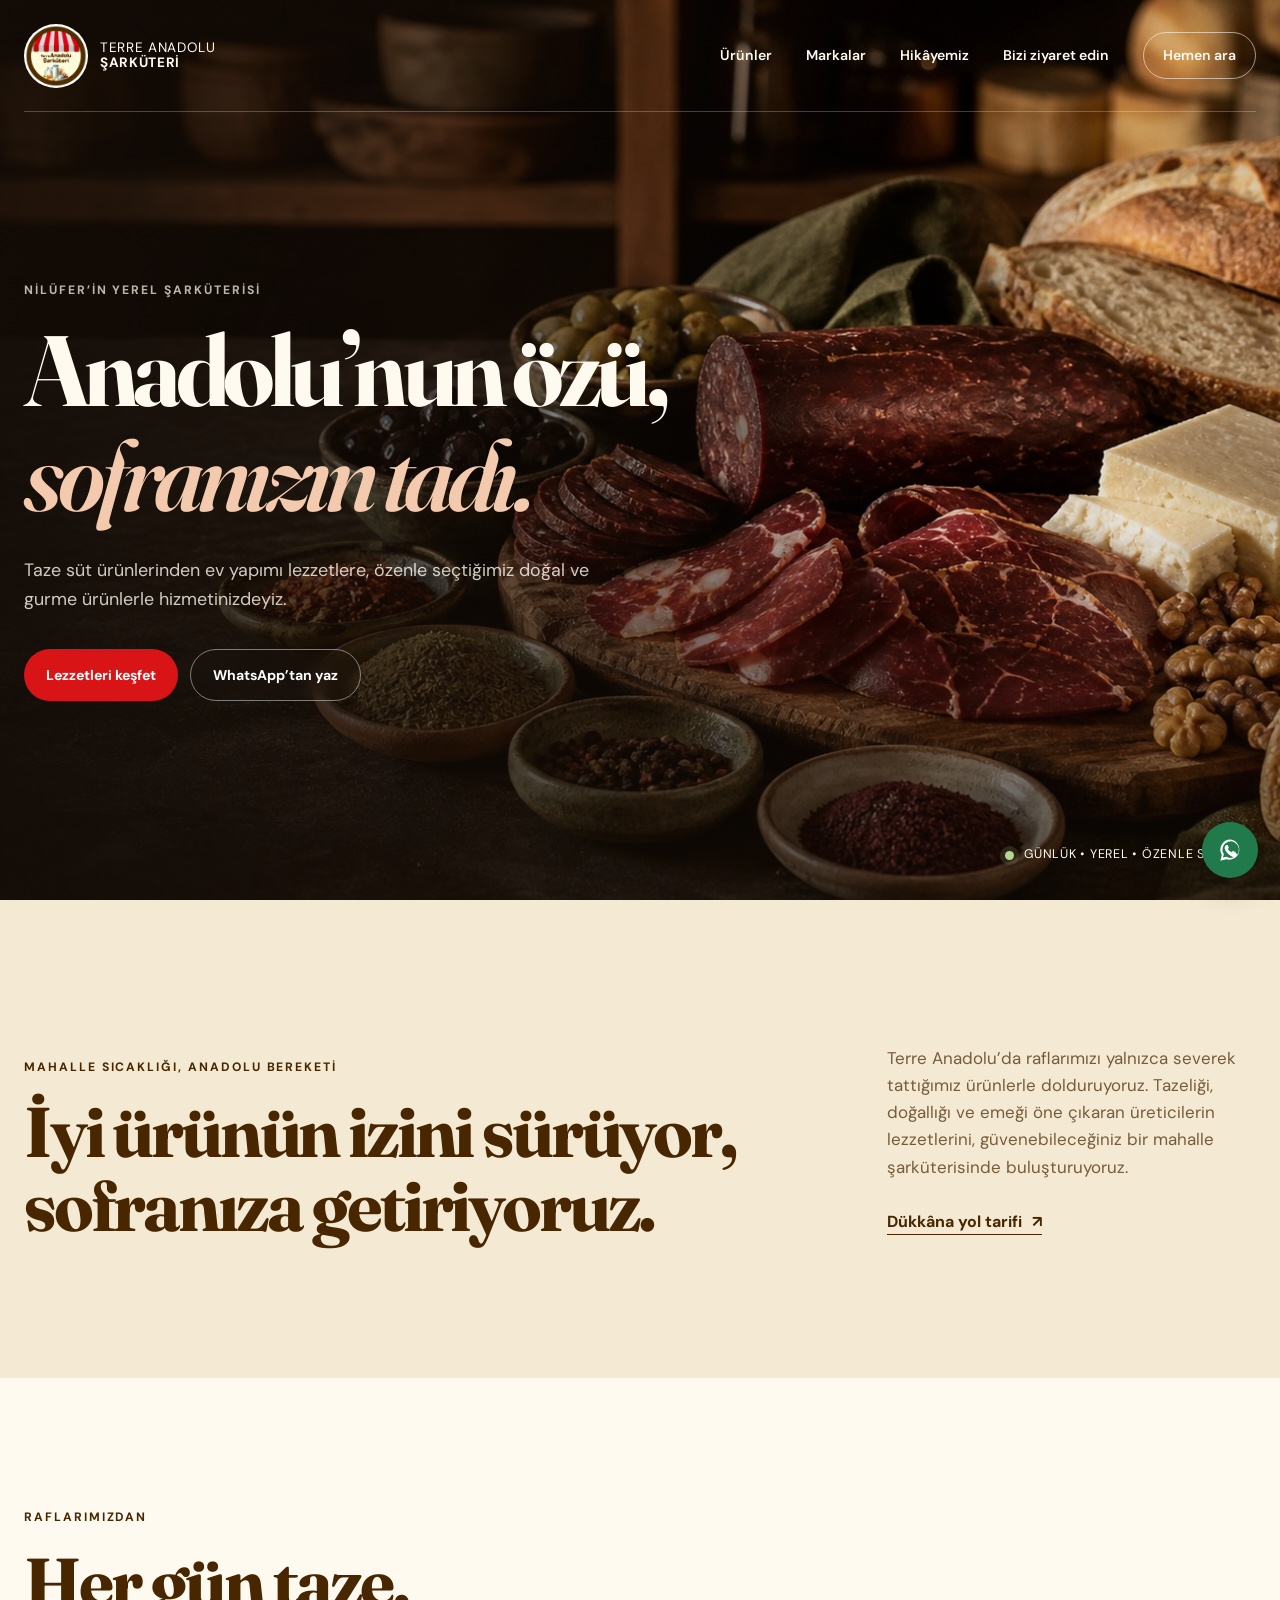
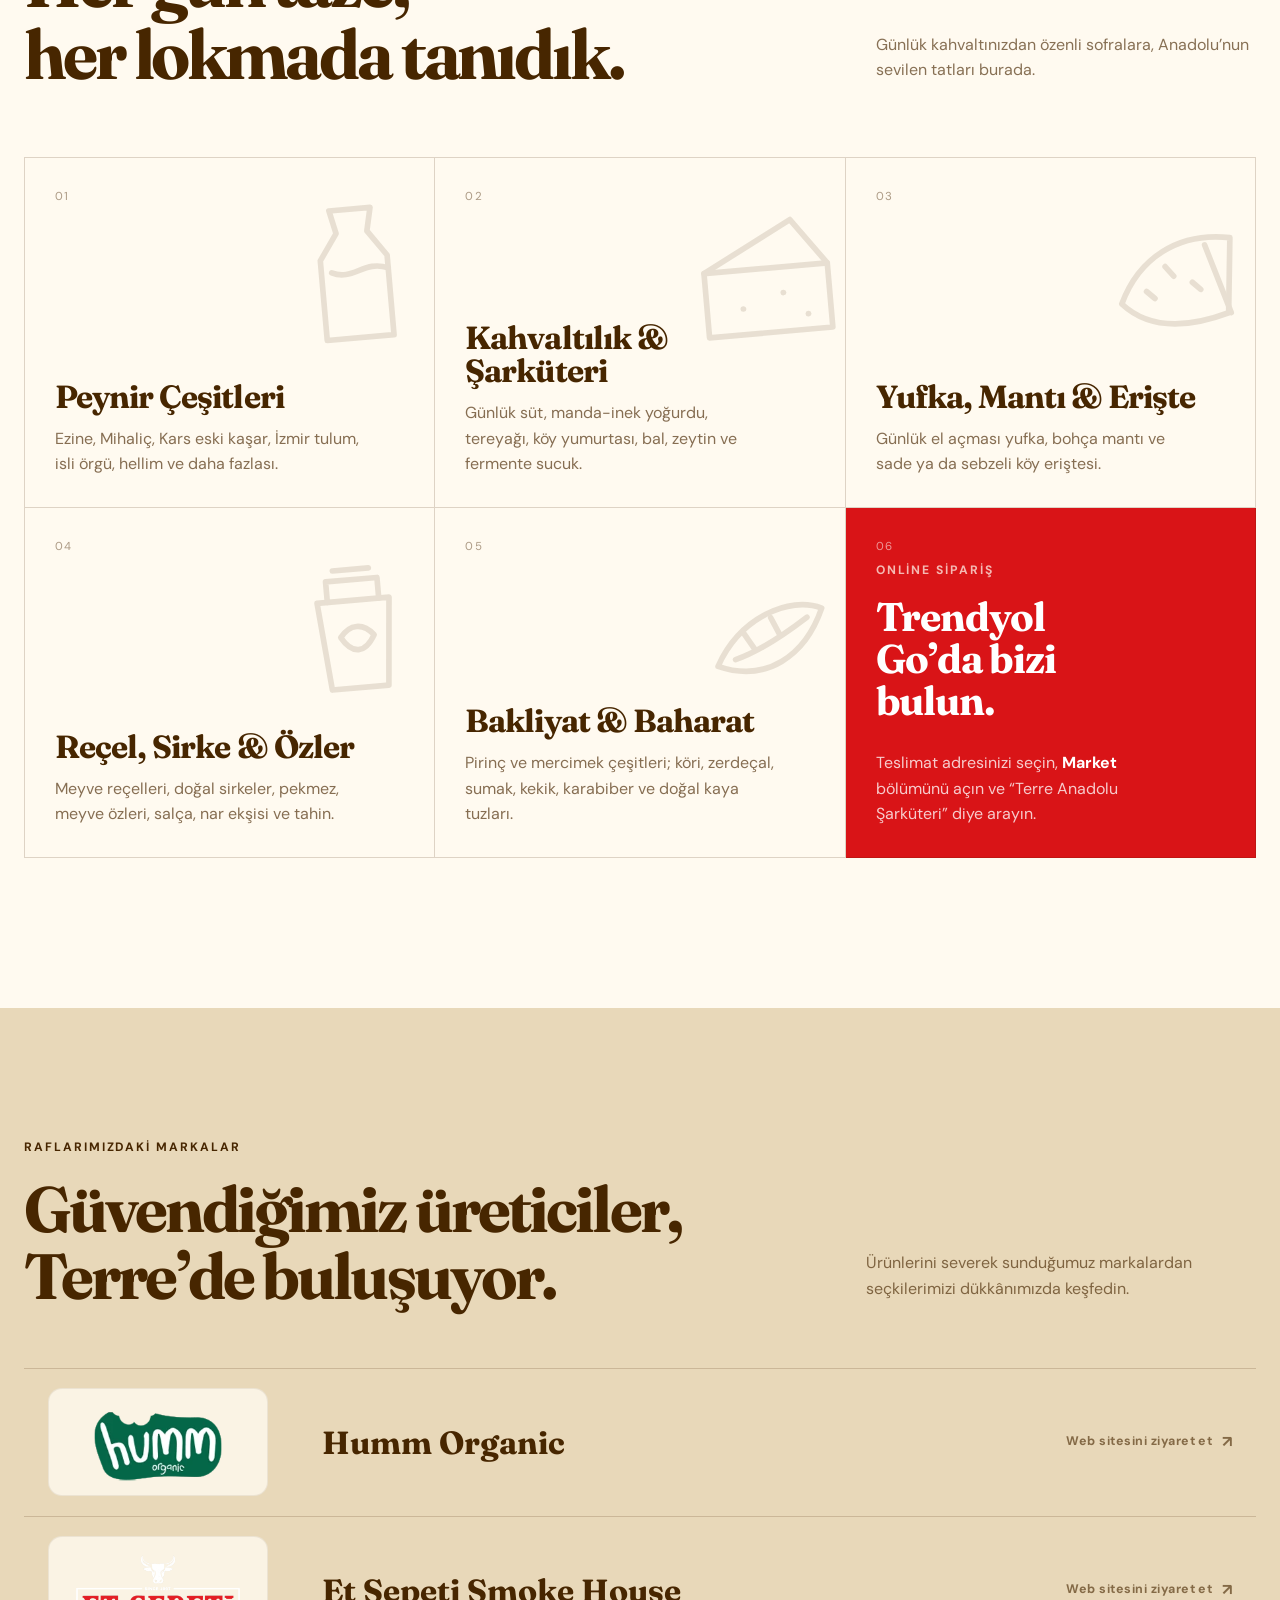
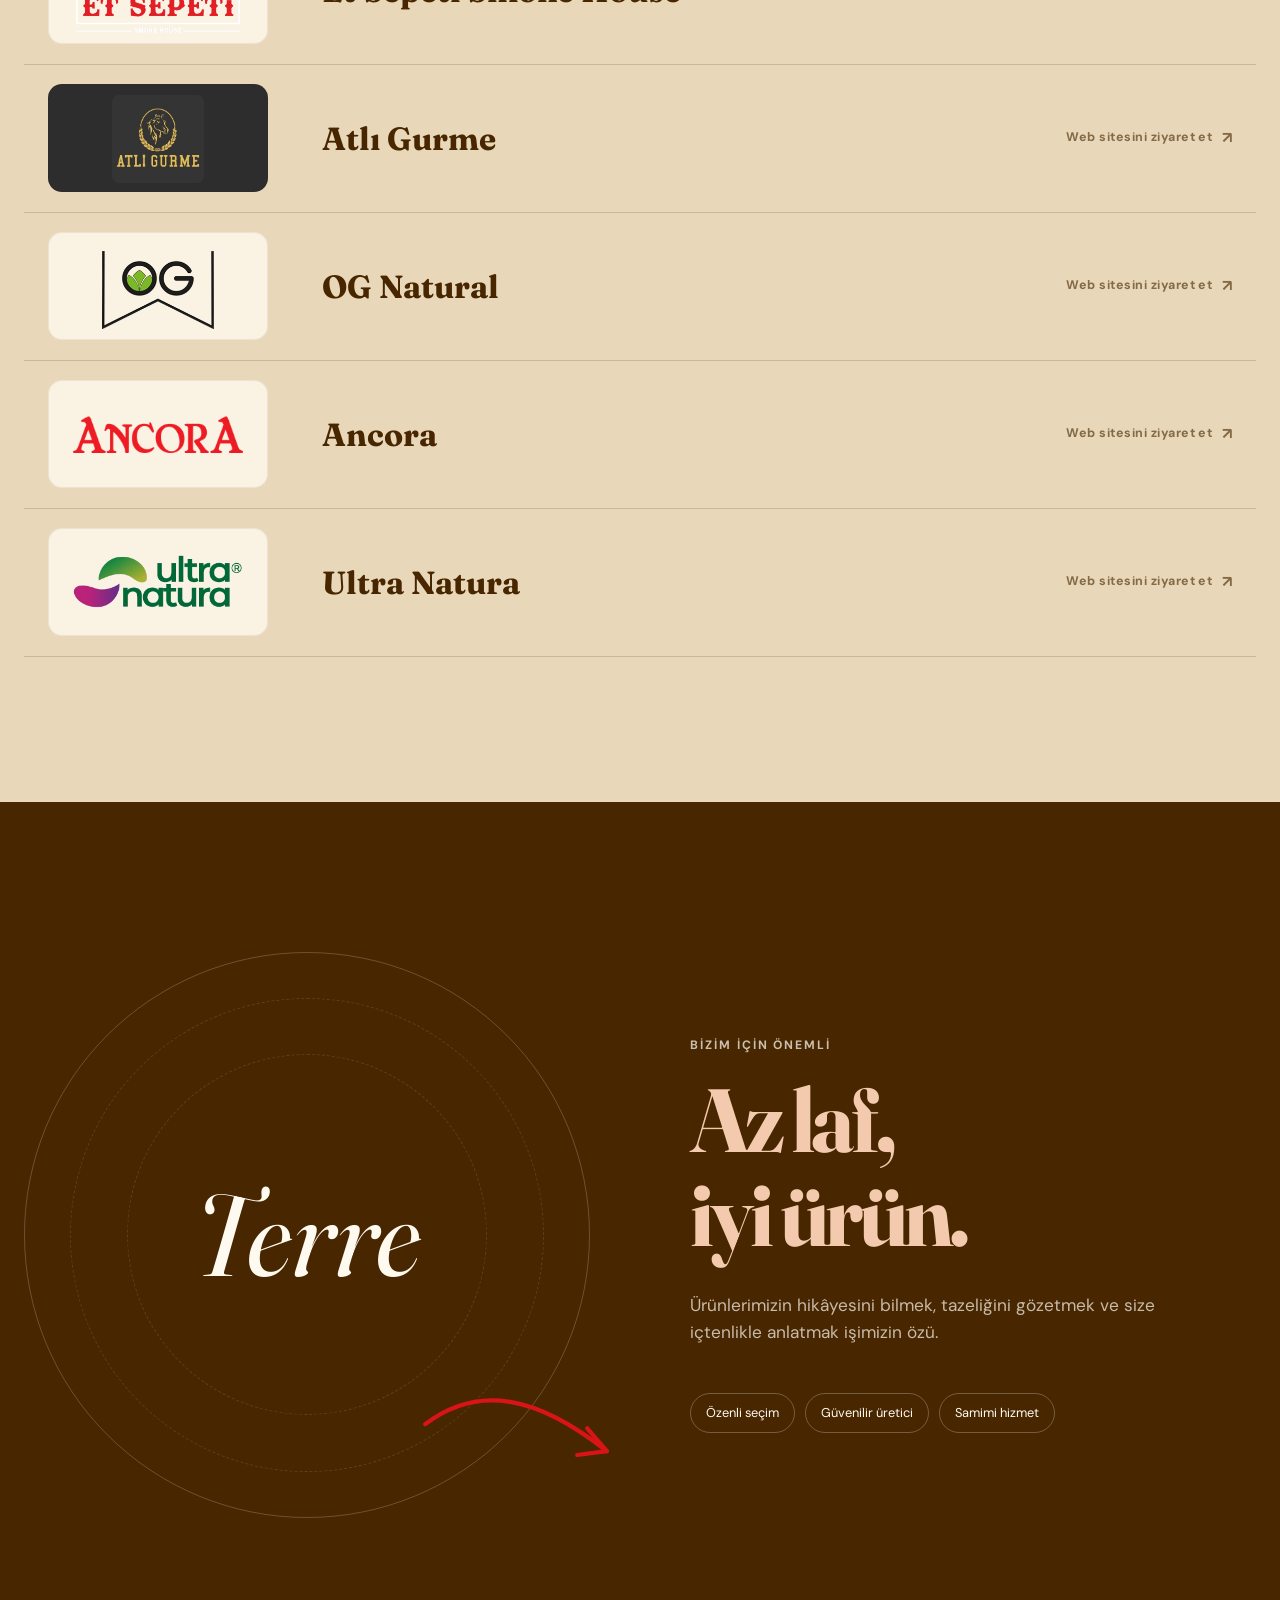
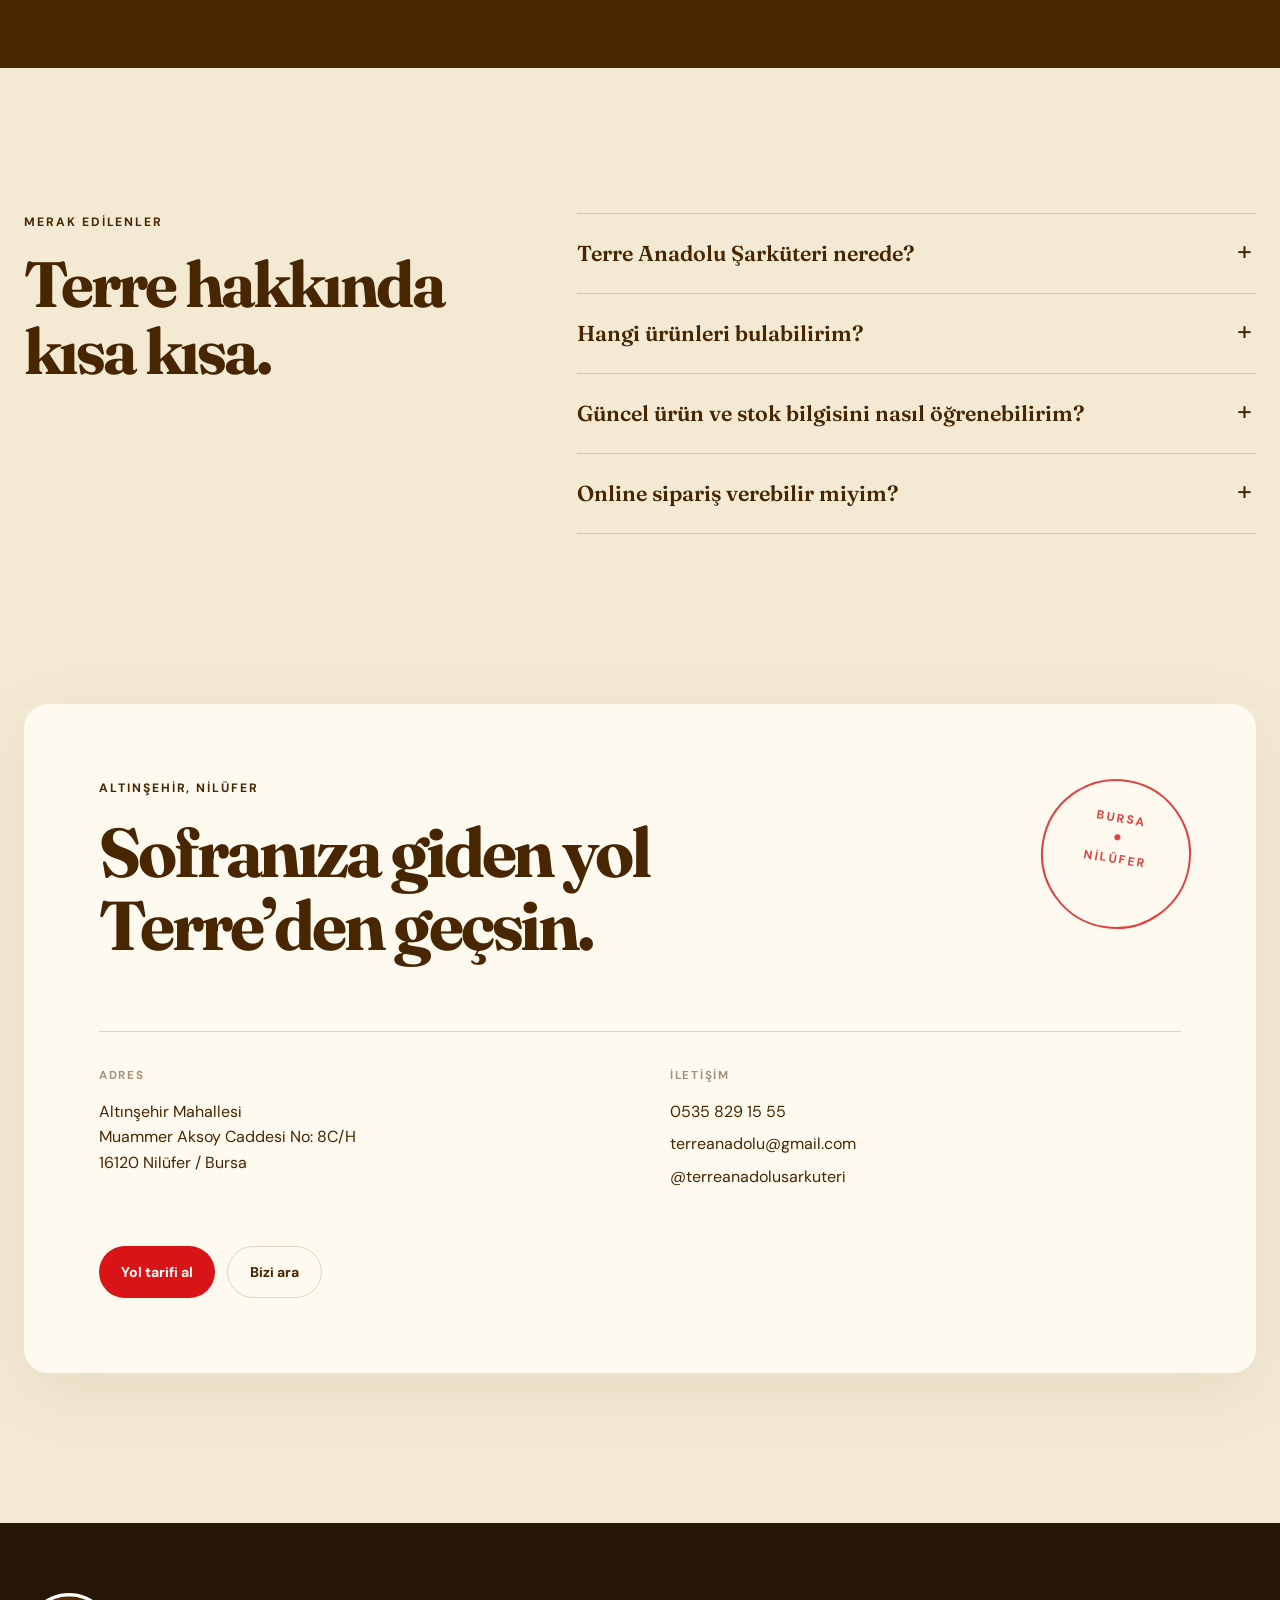
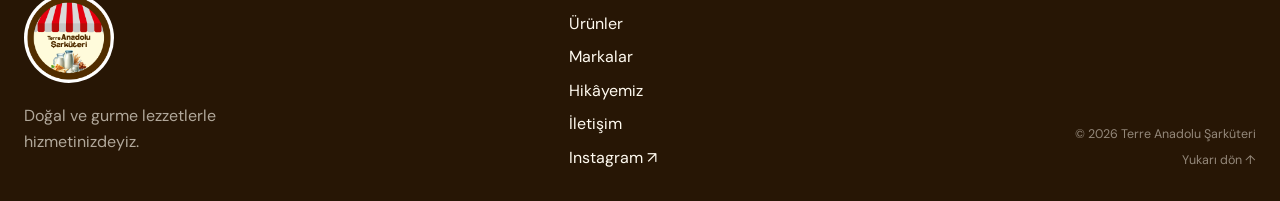
==== index.html @ 5dc917c1 "Bust cache for official logo" ====
<!doctype html>
<html lang="tr">
  <head>
    <meta charset="UTF-8" />
    <meta name="viewport" content="width=device-width, initial-scale=1.0" />
    <meta
      name="description"
      content="Nilüfer, Bursa'da peynir, günlük süt, yoğurt, yufka, mantı, sucuk, reçel, sirke, baharat ve doğal Anadolu lezzetleri Terre'de. Trendyol Go'dan sipariş verin."
    />
    <meta name="robots" content="index, follow, max-image-preview:large" />
    <meta name="theme-color" content="#f4ead3" />
    <link rel="canonical" href="https://terreanadolusarkuteri.com/" />
    <meta property="og:title" content="Terre Anadolu Şarküteri | Nilüfer, Bursa" />
    <meta
      property="og:description"
      content="Doğal ve gurme Anadolu lezzetleri, özenle seçilmiş ürünler ve mahalle sıcaklığı."
    />
    <meta property="og:type" content="website" />
    <meta property="og:locale" content="tr_TR" />
    <meta property="og:site_name" content="Terre Anadolu Şarküteri" />
    <meta property="og:url" content="https://terreanadolusarkuteri.com/" />
    <meta property="og:image" content="https://terreanadolusarkuteri.com/assets/terre-hero.jpg" />
    <meta property="og:image:width" content="1774" />
    <meta property="og:image:height" content="887" />
    <meta property="og:image:alt" content="Terre Anadolu Şarküteri'nin Anadolu lezzetleri seçkisi" />
    <meta name="twitter:card" content="summary_large_image" />
    <meta name="twitter:title" content="Terre Anadolu Şarküteri | Nilüfer, Bursa" />
    <meta
      name="twitter:description"
      content="Doğal ve gurme Anadolu lezzetleri, özenle seçilmiş ürünler ve mahalle sıcaklığı."
    />
    <meta name="twitter:image" content="https://terreanadolusarkuteri.com/assets/terre-hero.jpg" />
    <!-- Google tag (gtag.js) -->
    <script async src="https://www.googletagmanager.com/gtag/js?id=G-CGFZ4H8YH2"></script>
    <script>
      window.dataLayer = window.dataLayer || [];
      function gtag() {
        dataLayer.push(arguments);
      }
      gtag('js', new Date());
      gtag('config', 'G-CGFZ4H8YH2');
    </script>
    <link rel="icon" type="image/png" href="assets/terre-logo-official.png" />
    <link rel="apple-touch-icon" href="assets/terre-logo-official.png" />
    <link rel="preconnect" href="https://fonts.googleapis.com" />
    <link rel="preconnect" href="https://fonts.gstatic.com" crossorigin />
    <link
      href="https://fonts.googleapis.com/css2?family=DM+Sans:wght@400;500;600;700&family=Fraunces:opsz,wght@9..144,600;9..144,700&display=swap"
      rel="stylesheet"
    />
    <link rel="stylesheet" href="styles.css" />
    <title>Terre Anadolu Şarküteri | Nilüfer, Bursa</title>
    <script type="application/ld+json">
      {
        "@context": "https://schema.org",
        "@graph": [
          {
            "@type": "GroceryStore",
            "@id": "https://terreanadolusarkuteri.com/#business",
            "name": "Terre Anadolu Şarküteri",
            "url": "https://terreanadolusarkuteri.com/",
            "description": "Nilüfer'de doğal ve gurme Anadolu lezzetleri sunan yerel şarküteri.",
            "logo": "https://terreanadolusarkuteri.com/assets/terre-logo-official.png",
            "image": [
              "https://terreanadolusarkuteri.com/assets/terre-hero.jpg",
              "https://terreanadolusarkuteri.com/assets/terre-logo-official.png"
            ],
            "telephone": "+90 535 829 15 55",
            "email": "terreanadolu@gmail.com",
            "hasMap": "https://www.google.com/maps/place/Terre+Anadolu+%C5%9Eark%C3%BCteri/@40.2277712,28.9210032,17z/data=!3m1!4b1!4m6!3m5!1s0x14ca13e2b9bfb135:0xda5446d1878a542a!8m2!3d40.2277712!4d28.9235781!16s%2Fg%2F11mrmwdmp8",
            "geo": {
              "@type": "GeoCoordinates",
              "latitude": 40.2277712,
              "longitude": 28.9235781
            },
            "address": {
              "@type": "PostalAddress",
              "streetAddress": "Altınşehir Mah. Muammer Aksoy Cad. No: 8C/H",
              "postalCode": "16120",
              "addressLocality": "Nilüfer",
              "addressRegion": "Bursa",
              "addressCountry": "TR"
            },
            "areaServed": {
              "@type": "AdministrativeArea",
              "name": "Nilüfer, Bursa"
            },
            "sameAs": [
              "https://www.instagram.com/terreanadolusarkuteri/",
              "https://www.google.com/maps/place/Terre+Anadolu+%C5%9Eark%C3%BCteri/@40.2277712,28.9210032,17z/data=!3m1!4b1!4m6!3m5!1s0x14ca13e2b9bfb135:0xda5446d1878a542a!8m2!3d40.2277712!4d28.9235781!16s%2Fg%2F11mrmwdmp8"
            ]
          },
          {
            "@type": "WebSite",
            "@id": "https://terreanadolusarkuteri.com/#website",
            "url": "https://terreanadolusarkuteri.com/",
            "name": "Terre Anadolu Şarküteri",
            "inLanguage": "tr-TR",
            "publisher": { "@id": "https://terreanadolusarkuteri.com/#business" }
          }
        ]
      }
    </script>
  </head>
  <body>
    <a class="skip-link" href="#main">İçeriğe geç</a>

    <header class="site-header" id="top">
      <div class="nav-shell">
        <a class="brand" href="#top" aria-label="Terre Anadolu Şarküteri ana sayfa">
          <img src="assets/terre-logo-official.png" alt="Terre Anadolu Şarküteri" width="1200" height="1200" />
          <span>Terre Anadolu<br /><strong>Şarküteri</strong></span>
        </a>

        <button class="menu-toggle" type="button" aria-expanded="false" aria-controls="main-nav">
          <span></span><span></span><span></span>
          <span class="sr-only">Menüyü aç</span>
        </button>

        <nav id="main-nav" class="main-nav" aria-label="Ana menü">
          <a href="#urunler">Ürünler</a>
          <a href="#markalar">Markalar</a>
          <a href="#hikayemiz">Hikâyemiz</a>
          <a href="#ziyaret">Bizi ziyaret edin</a>
          <a class="nav-cta" href="tel:+905358291555">Hemen ara</a>
        </nav>
      </div>
    </header>

    <main id="main">
      <section class="hero" aria-labelledby="hero-title">
        <img
          class="hero-image"
          src="assets/terre-hero.jpg"
          alt="Anadolu peynirleri, sucuk, pastırma, zeytin ve köy ekmeğinden oluşan şarküteri sofrası"
          fetchpriority="high"
        />
        <div class="hero-shade"></div>
        <div class="hero-content">
          <p class="eyebrow light">Nilüfer’in yerel şarküterisi</p>
          <h1 id="hero-title">Anadolu’nun özü,<br /><em>sofranızın tadı.</em></h1>
          <p class="hero-copy">
            Taze süt ürünlerinden ev yapımı lezzetlere, özenle seçtiğimiz doğal ve gurme ürünlerle hizmetinizdeyiz.
          </p>
          <div class="hero-actions">
            <a class="button button-primary" href="#urunler">Lezzetleri keşfet</a>
            <a
              class="button button-ghost"
              href="https://wa.me/905358291555?text=Merhaba%20Terre%20Anadolu%20%C5%9Eark%C3%BCteri%2C%20%C3%BCr%C3%BCnleriniz%20hakk%C4%B1nda%20bilgi%20almak%20istiyorum."
              target="_blank"
              rel="noreferrer"
            >
              WhatsApp’tan yaz
            </a>
          </div>
        </div>
        <div class="hero-note" aria-hidden="true">
          <span class="note-dot"></span>
          <span>Günlük • Yerel • Özenle seçilmiş</span>
        </div>
      </section>

      <section class="intro section-shell reveal" id="hikayemiz">
        <div>
          <p class="eyebrow">Mahalle sıcaklığı, Anadolu bereketi</p>
          <h2>İyi ürünün izini sürüyor,<br />sofranıza getiriyoruz.</h2>
        </div>
        <div class="intro-copy">
          <p>
            Terre Anadolu’da raflarımızı yalnızca severek tattığımız ürünlerle dolduruyoruz. Tazeliği, doğallığı ve
            emeği öne çıkaran üreticilerin lezzetlerini, güvenebileceğiniz bir mahalle şarküterisinde buluşturuyoruz.
          </p>
          <a class="text-link" href="#ziyaret">Dükkâna yol tarifi <span>↗</span></a>
        </div>
      </section>

      <section class="products" id="urunler" aria-labelledby="products-title">
        <div class="section-shell">
          <div class="section-heading reveal">
            <div>
              <p class="eyebrow">Raflarımızdan</p>
              <h2 id="products-title">Her gün taze,<br />her lokmada tanıdık.</h2>
            </div>
            <p>Günlük kahvaltınızdan özenli sofralara, Anadolu’nun sevilen tatları burada.</p>
          </div>

          <div class="product-grid">
            <article class="product-card dairy reveal">
              <span class="card-index">01</span>
              <div class="product-icon" aria-hidden="true">
                <svg viewBox="0 0 64 64"><path d="M24 5h16l-2 9 7 10v31H19V24l7-10-2-9Z"/><path d="M23 29c8 4 13-4 22 0"/></svg>
              </div>
              <div>
                <h3>Peynir Çeşitleri</h3>
                <p>Ezine, Mihaliç, Kars eski kaşar, İzmir tulum, isli örgü, hellim ve daha fazlası.</p>
              </div>
            </article>

            <article class="product-card cheese reveal">
              <span class="card-index">02</span>
              <div class="product-icon" aria-hidden="true">
                <svg viewBox="0 0 64 64"><path d="M8 28 43 10l13 18v25H8V28Z"/><path d="M8 28h48M38 38h.1M22 43h.1M47 47h.1"/></svg>
              </div>
              <div>
                <h3>Kahvaltılık &amp; Şarküteri</h3>
                <p>Günlük süt, manda-inek yoğurdu, tereyağı, köy yumurtası, bal, zeytin ve fermente sucuk.</p>
              </div>
            </article>

            <article class="product-card charcuterie reveal">
              <span class="card-index">03</span>
              <div class="product-icon" aria-hidden="true">
                <svg viewBox="0 0 64 64"><path d="M10 40c8-17 24-26 44-22l-3 29c-18 5-32 3-41-7Z"/><path d="m44 20 8 27M28 27l3 4M20 36l3 3M38 34l3 3"/></svg>
              </div>
              <div>
                <h3>Yufka, Mantı &amp; Erişte</h3>
                <p>Günlük el açması yufka, bohça mantı ve sade ya da sebzeli köy eriştesi.</p>
              </div>
            </article>

            <article class="product-card pantry reveal">
              <span class="card-index">04</span>
              <div class="product-icon" aria-hidden="true">
                <svg viewBox="0 0 64 64"><path d="M18 21h28l-3 34H21l-3-34Z"/><path d="M22 21v-8h20v8M25 9h14M26 35c4-5 9-5 13 0-4 7-9 7-13 0Z"/></svg>
              </div>
              <div>
                <h3>Reçel, Sirke &amp; Özler</h3>
                <p>Meyve reçelleri, doğal sirkeler, pekmez, meyve özleri, salça, nar ekşisi ve tahin.</p>
              </div>
            </article>

            <article class="product-card pastry reveal">
              <span class="card-index">05</span>
              <div class="product-icon" aria-hidden="true">
                <svg viewBox="0 0 64 64"><path d="M12 45c10-18 30-25 42-19-8 18-24 27-42 19Z"/><path d="M19 43c8-2 18-7 29-14M27 40l-4-7M37 35l-3-7"/></svg>
              </div>
              <div>
                <h3>Bakliyat &amp; Baharat</h3>
                <p>Pirinç ve mercimek çeşitleri; köri, zerdeçal, sumak, kekik, karabiber ve doğal kaya tuzları.</p>
              </div>
            </article>

            <article class="product-card ask-card reveal">
              <span class="card-index">06</span>
              <div>
                <p class="eyebrow light">Online sipariş</p>
                <h3>Trendyol Go’da bizi bulun.</h3>
                <p class="order-note">Teslimat adresinizi seçin, <strong>Market</strong> bölümünü açın ve “Terre Anadolu Şarküteri” diye arayın.</p>
              </div>
            </article>
          </div>
        </div>
      </section>

      <section class="brands-section" id="markalar" aria-labelledby="brands-title">
        <div class="section-shell">
          <div class="brands-heading reveal">
            <div>
              <p class="eyebrow">Raflarımızdaki markalar</p>
              <h2 id="brands-title">Güvendiğimiz üreticiler,<br />Terre’de buluşuyor.</h2>
            </div>
            <p>Ürünlerini severek sunduğumuz markalardan seçkilerimizi dükkânımızda keşfedin.</p>
          </div>

          <div class="brand-grid">
            <a class="brand-card reveal" href="https://www.humm.com.tr/" target="_blank" rel="noreferrer">
              <span class="brand-logo"><img src="assets/brands/humm-organic.png" alt="" loading="lazy" /></span>
              <strong>Humm Organic</strong>
              <span class="brand-link">Web sitesini ziyaret et <span aria-hidden="true">↗</span></span>
            </a>
            <a class="brand-card reveal" href="https://www.etsepeti.com.tr/" target="_blank" rel="noreferrer">
              <span class="brand-logo"><img src="assets/brands/et-sepeti.png" alt="" loading="lazy" /></span>
              <strong>Et Sepeti Smoke House</strong>
              <span class="brand-link">Web sitesini ziyaret et <span aria-hidden="true">↗</span></span>
            </a>
            <a class="brand-card dark-logo reveal" href="https://atligurme.com/" target="_blank" rel="noreferrer">
              <span class="brand-logo"><img src="assets/brands/atli-gurme.jpg" alt="" loading="lazy" /></span>
              <strong>Atlı Gurme</strong>
              <span class="brand-link">Web sitesini ziyaret et <span aria-hidden="true">↗</span></span>
            </a>
            <a class="brand-card reveal" href="https://www.ogstore.com.tr/" target="_blank" rel="noreferrer">
              <span class="brand-logo"><img src="assets/brands/og.png" alt="" loading="lazy" /></span>
              <strong>OG Natural</strong>
              <span class="brand-link">Web sitesini ziyaret et <span aria-hidden="true">↗</span></span>
            </a>
            <a class="brand-card reveal" href="https://www.ancora.com.tr/" target="_blank" rel="noreferrer">
              <span class="brand-logo"><img src="assets/brands/ancora.png" alt="" loading="lazy" /></span>
              <strong>Ancora</strong>
              <span class="brand-link">Web sitesini ziyaret et <span aria-hidden="true">↗</span></span>
            </a>
            <a class="brand-card reveal" href="https://ultranatura.com.tr/" target="_blank" rel="noreferrer">
              <span class="brand-logo"><img src="assets/brands/ultra-natura.png" alt="" loading="lazy" /></span>
              <strong>Ultra Natura</strong>
              <span class="brand-link">Web sitesini ziyaret et <span aria-hidden="true">↗</span></span>
            </a>
          </div>
        </div>
      </section>

      <section class="promise">
        <div class="section-shell promise-grid">
          <div class="promise-mark reveal">
            <span>Terre</span>
            <svg viewBox="0 0 140 50" aria-hidden="true"><path d="M5 38C36 2 79 2 135 30"/><path d="m118 17 17 13-20 7"/></svg>
          </div>
          <div class="promise-copy reveal">
            <p class="eyebrow light">Bizim için önemli</p>
            <h2>Az laf,<br />iyi ürün.</h2>
            <p>
              Ürünlerimizin hikâyesini bilmek, tazeliğini gözetmek ve size içtenlikle anlatmak işimizin özü.
            </p>
            <div class="promise-points">
              <span>Özenli seçim</span>
              <span>Güvenilir üretici</span>
              <span>Samimi hizmet</span>
            </div>
          </div>
        </div>
      </section>

      <section class="faq section-shell" id="sss" aria-labelledby="faq-title">
        <div class="faq-heading reveal">
          <p class="eyebrow">Merak edilenler</p>
          <h2 id="faq-title">Terre hakkında<br />kısa kısa.</h2>
        </div>
        <div class="faq-list reveal">
          <details>
            <summary>Terre Anadolu Şarküteri nerede?</summary>
            <p>
              Altınşehir Mahallesi, Muammer Aksoy Caddesi No: 8C/H, Nilüfer / Bursa adresindeyiz. Sayfanın
              altındaki “Yol tarifi al” düğmesi sizi doğrudan Google Haritalar konumumuza götürür.
            </p>
          </details>
          <details>
            <summary>Hangi ürünleri bulabilirim?</summary>
            <p>
              Taze Jersey, inek ve manda sütü; ev yapımı yoğurt, günlük el açması yufka, peynir çeşitleri,
              doğal tereyağı, pastırma, sucuk, reçel, sirke, salça ve turşu çeşitleri sunuyoruz.
            </p>
          </details>
          <details>
            <summary>Güncel ürün ve stok bilgisini nasıl öğrenebilirim?</summary>
            <p>
              Günlük gelen ürünler ve stok durumu için 0535 829 15 55 numaralı telefondan arayabilir veya
              WhatsApp üzerinden bize yazabilirsiniz.
            </p>
          </details>
          <details>
            <summary>Online sipariş verebilir miyim?</summary>
            <p>
              Evet. Trendyol Go uygulamasında teslimat adresinizi seçtikten sonra Market bölümünü açıp “Terre
              Anadolu Şarküteri” diye aratarak güncel ürünleri, fiyatları ve stok durumunu görebilir; siparişinizi
              oluşturabilirsiniz.
            </p>
          </details>
        </div>
      </section>

      <section class="visit section-shell" id="ziyaret" aria-labelledby="visit-title">
        <div class="visit-card reveal">
          <div class="visit-top">
            <p class="eyebrow">Altınşehir, Nilüfer</p>
            <h2 id="visit-title">Sofranıza giden yol<br />Terre’den geçsin.</h2>
          </div>
          <div class="visit-details">
            <div>
              <span class="detail-label">Adres</span>
              <address>
                Altınşehir Mahallesi<br />
                Muammer Aksoy Caddesi No: 8C/H<br />
                16120 Nilüfer / Bursa
              </address>
            </div>
            <div>
              <span class="detail-label">İletişim</span>
              <a href="tel:+905358291555">0535 829 15 55</a>
              <a href="mailto:terreanadolu@gmail.com">terreanadolu@gmail.com</a>
              <a href="https://www.instagram.com/terreanadolusarkuteri/" target="_blank" rel="noreferrer">
                @terreanadolusarkuteri
              </a>
            </div>
          </div>
          <div class="visit-actions">
            <a
              class="button button-primary"
              href="https://www.google.com/maps/place/Terre+Anadolu+%C5%9Eark%C3%BCteri/@40.2277712,28.9210032,17z/data=!3m1!4b1!4m6!3m5!1s0x14ca13e2b9bfb135:0xda5446d1878a542a!8m2!3d40.2277712!4d28.9235781!16s%2Fg%2F11mrmwdmp8?entry=ttu&amp;g_ep=EgoyMDI2MDcxNS4wIKXMDSoASAFQAw%3D%3D"
              target="_blank"
              rel="noreferrer"
            >Yol tarifi al</a>
            <a class="button button-outline" href="tel:+905358291555">Bizi ara</a>
          </div>
          <div class="visit-stamp" aria-hidden="true">BURSA<br /><span>•</span><br />NİLÜFER</div>
        </div>
      </section>
    </main>

    <footer class="site-footer">
      <div class="section-shell footer-grid">
        <div class="footer-brand">
          <img src="assets/terre-logo-official.png" alt="" width="1200" height="1200" />
          <p>Doğal ve gurme lezzetlerle hizmetinizdeyiz.</p>
        </div>
        <div class="footer-links">
          <a href="#urunler">Ürünler</a>
          <a href="#markalar">Markalar</a>
          <a href="#hikayemiz">Hikâyemiz</a>
          <a href="#ziyaret">İletişim</a>
          <a href="https://www.instagram.com/terreanadolusarkuteri/" target="_blank" rel="noreferrer">Instagram ↗</a>
        </div>
        <div class="footer-meta">
          <p>© <span id="year"></span> Terre Anadolu Şarküteri</p>
          <a href="#top">Yukarı dön ↑</a>
        </div>
      </div>
    </footer>

    <a
      class="floating-whatsapp"
      href="https://wa.me/905358291555?text=Merhaba%20Terre%20Anadolu%20%C5%9Eark%C3%BCteri"
      target="_blank"
      rel="noreferrer"
      aria-label="WhatsApp üzerinden yazın"
    >
      <svg viewBox="0 0 32 32" aria-hidden="true"><path d="M16 3a12 12 0 0 0-10.3 18.2L4 28l7-1.6A12 12 0 1 0 16 3Zm0 21.8c-1.8 0-3.5-.5-5-1.4l-3.9.9 1-3.8A9.8 9.8 0 1 1 16 24.8Zm5.4-7.3c-.3-.2-1.8-.9-2.1-1-.3-.1-.5-.2-.7.2l-1 1.2c-.2.2-.4.2-.7 0a8 8 0 0 1-3.8-3.3c-.3-.5.3-.5.8-1.6.1-.2 0-.4 0-.6l-1-2.4c-.3-.6-.6-.5-.8-.5h-.7c-.2 0-.6.1-1 .5-.3.4-1.3 1.3-1.3 3.1s1.4 3.6 1.5 3.9c.2.2 2.7 4.1 6.5 5.7 2.4 1 3.3 1.1 4.5.9.7-.1 1.8-.8 2.1-1.5.2-.7.2-1.3.2-1.5-.1-.1-.3-.2-.6-.4Z"/></svg>
    </a>

    <script src="script.js"></script>
  </body>
</html>
---- styles.css ----
:root {
  --cream: #f4ead3;
  --paper: #fffaf0;
  --ink: #472600;
  --red: #d91417;
  --red-dark: #ab0d10;
  --olive: #4a5a3f;
  --sand: #dac7a2;
  --line: rgba(71, 38, 0, 0.18);
  --display: "Fraunces", Georgia, serif;
  --body: "DM Sans", Arial, sans-serif;
  --radius: 24px;
  --max: 1240px;
}

* { box-sizing: border-box; }
html { scroll-behavior: smooth; }
body {
  margin: 0;
  background: var(--cream);
  color: var(--ink);
  font-family: var(--body);
  font-size: 16px;
  line-height: 1.6;
  -webkit-font-smoothing: antialiased;
}
body.menu-open { overflow: hidden; }
a { color: inherit; text-decoration: none; }
img { display: block; max-width: 100%; }
button { font: inherit; }

.skip-link {
  position: fixed;
  left: 16px;
  top: -80px;
  z-index: 1000;
  background: var(--paper);
  padding: 10px 16px;
  border-radius: 999px;
  transition: top .2s;
}
.skip-link:focus { top: 16px; }
.sr-only { position: absolute; width: 1px; height: 1px; padding: 0; overflow: hidden; clip: rect(0,0,0,0); white-space: nowrap; border: 0; }
.section-shell { width: min(calc(100% - 48px), var(--max)); margin-inline: auto; }
.eyebrow { margin: 0 0 18px; font-size: .76rem; font-weight: 700; letter-spacing: .16em; text-transform: uppercase; }
.eyebrow.light { color: rgba(255,250,240,.72); }
h1, h2, h3, p { margin-top: 0; }
h1, h2, h3 { font-family: var(--display); line-height: 1.05; }
h2 { margin-bottom: 0; font-size: clamp(2.5rem, 5.4vw, 5rem); letter-spacing: -.045em; }

.site-header {
  position: absolute;
  z-index: 30;
  top: 0;
  left: 0;
  right: 0;
  color: var(--paper);
}
.nav-shell {
  width: min(calc(100% - 48px), var(--max));
  height: 112px;
  margin-inline: auto;
  display: flex;
  align-items: center;
  justify-content: space-between;
  border-bottom: 1px solid rgba(255,255,255,.24);
}
.brand { display: flex; align-items: center; gap: 12px; font-size: .85rem; line-height: 1.05; text-transform: uppercase; letter-spacing: .05em; }
.brand img { width: 64px; height: 64px; border-radius: 50%; object-fit: cover; }
.brand strong { font-weight: 700; }
.main-nav { display: flex; align-items: center; gap: 34px; font-size: .88rem; font-weight: 600; }
.main-nav > a:not(.nav-cta) { position: relative; }
.main-nav > a:not(.nav-cta)::after { content: ""; position: absolute; left: 0; bottom: -5px; width: 100%; height: 1px; background: currentColor; transform: scaleX(0); transform-origin: right; transition: transform .25s; }
.main-nav > a:not(.nav-cta):hover::after { transform: scaleX(1); transform-origin: left; }
.nav-cta { padding: 11px 19px; border: 1px solid rgba(255,255,255,.55); border-radius: 999px; transition: background .2s, color .2s; }
.nav-cta:hover { background: var(--paper); color: var(--ink); }
.menu-toggle { display: none; width: 48px; height: 48px; border: 1px solid rgba(255,255,255,.35); border-radius: 50%; background: transparent; cursor: pointer; }
.menu-toggle span:not(.sr-only) { display: block; width: 18px; height: 1.5px; margin: 4px auto; background: currentColor; transition: transform .25s, opacity .25s; }

.hero { position: relative; min-height: 820px; height: 100svh; max-height: 980px; display: flex; align-items: center; overflow: hidden; background: #1b120d; color: var(--paper); }
.hero-image { position: absolute; inset: 0; width: 100%; height: 100%; object-fit: cover; object-position: center; }
.hero-shade { position: absolute; inset: 0; background: linear-gradient(90deg, rgba(20,12,6,.9) 0%, rgba(20,12,6,.58) 38%, rgba(20,12,6,.08) 72%), linear-gradient(0deg, rgba(20,12,6,.55), transparent 42%); }
.hero-content { position: relative; z-index: 2; width: min(calc(100% - 48px), var(--max)); margin: 82px auto 0; }
.hero h1 { max-width: 780px; margin-bottom: 28px; font-size: clamp(3.8rem, 7.8vw, 7rem); letter-spacing: -.055em; }
.hero h1 em { color: #f3caae; font-weight: 600; }
.hero-copy { max-width: 590px; margin-bottom: 36px; color: rgba(255,250,240,.8); font-size: 1.12rem; }
.hero-actions { display: flex; flex-wrap: wrap; gap: 12px; }
.button { display: inline-flex; min-height: 52px; align-items: center; justify-content: center; padding: 13px 22px; border-radius: 999px; font-size: .88rem; font-weight: 700; transition: transform .2s, background .2s, color .2s, border-color .2s; }
.button:hover { transform: translateY(-2px); }
.button-primary { background: var(--red); color: white; }
.button-primary:hover { background: var(--red-dark); }
.button-ghost { border: 1px solid rgba(255,255,255,.45); color: white; backdrop-filter: blur(8px); }
.button-ghost:hover { background: rgba(255,255,255,.12); }
.button-light { background: var(--paper); color: var(--red); }
.button-outline { border: 1px solid var(--line); }
.button-outline:hover { background: var(--ink); color: var(--paper); border-color: var(--ink); }
.hero-note { position: absolute; z-index: 2; right: max(24px, calc((100vw - var(--max)) / 2)); bottom: 35px; display: flex; align-items: center; gap: 10px; font-size: .78rem; letter-spacing: .06em; text-transform: uppercase; }
.note-dot { width: 9px; height: 9px; border-radius: 50%; background: #b6d793; box-shadow: 0 0 0 5px rgba(182,215,147,.14); }

.intro { padding: 145px 0 135px; display: grid; grid-template-columns: 1.45fr .7fr; gap: 100px; align-items: end; }
.intro h2 { font-size: clamp(2.8rem, 5.5vw, 5.4rem); }
.intro-copy { padding-bottom: 8px; }
.intro-copy p { margin-bottom: 28px; color: rgba(71,38,0,.72); font-size: 1.06rem; }
.text-link { display: inline-flex; align-items: center; gap: 10px; border-bottom: 1px solid var(--ink); font-weight: 700; }
.text-link span { transition: transform .2s; }
.text-link:hover span { transform: translate(3px,-3px); }

.products { padding: 130px 0 150px; background: var(--paper); }
.section-heading { margin-bottom: 66px; display: flex; justify-content: space-between; align-items: end; gap: 50px; }
.section-heading > p { max-width: 380px; margin-bottom: 8px; color: rgba(71,38,0,.65); }
.product-grid { display: grid; grid-template-columns: repeat(3, 1fr); border-top: 1px solid var(--line); border-left: 1px solid var(--line); }
.product-card { position: relative; min-height: 350px; padding: 30px; display: flex; flex-direction: column; justify-content: space-between; border-right: 1px solid var(--line); border-bottom: 1px solid var(--line); overflow: hidden; transition: background .3s, color .3s; }
.product-card:not(.ask-card):hover { background: var(--cream); }
.card-index { color: rgba(71,38,0,.45); font-size: .72rem; letter-spacing: .12em; }
.product-icon { position: absolute; right: -4px; top: 38px; width: 165px; height: 165px; opacity: .12; transform: rotate(-5deg); transition: opacity .3s, transform .4s; }
.product-card:hover .product-icon { opacity: .24; transform: rotate(0) scale(1.04); }
.product-icon svg { width: 100%; height: 100%; fill: none; stroke: currentColor; stroke-width: 2.2; stroke-linecap: round; stroke-linejoin: round; }
.product-card h3 { margin-bottom: 12px; font-size: 2rem; letter-spacing: -.03em; }
.product-card p { max-width: 310px; margin-bottom: 0; color: rgba(71,38,0,.66); }
.ask-card { background: var(--red); color: white; }
.ask-card .eyebrow { margin-bottom: 16px; }
.ask-card h3 { max-width: 270px; margin-bottom: 28px; font-size: 2.5rem; }
.ask-card .card-index { color: rgba(255,255,255,.55); }
.ask-card .order-note { max-width: 285px; color: rgba(255,255,255,.78); }
.ask-card .order-note strong { color: white; }

.brands-section { padding: 130px 0 145px; background: #e8d8b9; }
.brands-heading { margin-bottom: 58px; display: flex; align-items: end; justify-content: space-between; gap: 50px; }
.brands-heading h2 { font-size: clamp(2.8rem, 5vw, 4.8rem); }
.brands-heading > p { max-width: 390px; margin-bottom: 8px; color: rgba(71,38,0,.65); }
.brand-grid { display: grid; grid-template-columns: 1fr; border-top: 1px solid var(--line); }
.brand-card {
  min-height: 148px;
  padding: 18px 24px;
  display: grid;
  grid-template-columns: 240px 1fr auto;
  align-items: center;
  gap: 34px;
  border-bottom: 1px solid var(--line);
  transition: padding .25s, background .25s;
}
.brand-card:hover { padding-inline: 32px 16px; background: rgba(255,250,240,.55); }
.brand-logo { width: 220px; height: 108px; padding: 18px 24px; display: grid; place-items: center; background: rgba(255,250,240,.78); border: 1px solid rgba(71,38,0,.08); border-radius: 14px; }
.brand-logo img { width: auto; max-width: 100%; max-height: 78px; object-fit: contain; }
.brand-card.dark-logo .brand-logo { padding: 10px; background: #2d2d2d; }
.brand-card.dark-logo img { max-height: 88px; border-radius: 7px; }
.brand-card > strong { font-family: var(--display); font-size: clamp(1.5rem, 2.5vw, 2rem); line-height: 1.1; }
.brand-link { display: inline-flex; align-items: center; gap: 9px; color: rgba(71,38,0,.62); font-size: .78rem; font-weight: 700; letter-spacing: .04em; }
.brand-link span { font-size: 1rem; transition: transform .2s; }
.brand-card:hover .brand-link span { transform: translate(3px,-3px); }

.promise { padding: 150px 0; background: var(--ink); color: var(--paper); overflow: hidden; }
.promise-grid { display: grid; grid-template-columns: 1fr 1fr; align-items: center; gap: 100px; }
.promise-mark { position: relative; aspect-ratio: 1; display: grid; place-items: center; border: 1px solid rgba(255,255,255,.2); border-radius: 50%; }
.promise-mark::before, .promise-mark::after { content: ""; position: absolute; inset: 8%; border: 1px dashed rgba(255,255,255,.12); border-radius: 50%; }
.promise-mark::after { inset: 18%; }
.promise-mark span { font-family: var(--display); font-size: clamp(4rem, 9vw, 8rem); font-style: italic; }
.promise-mark svg { position: absolute; width: 35%; right: -5%; bottom: 10%; fill: none; stroke: var(--red); stroke-width: 3; stroke-linecap: round; stroke-linejoin: round; transform: rotate(12deg); }
.promise-copy h2 { margin-bottom: 30px; color: #f3caae; font-size: clamp(3.5rem, 7vw, 6.7rem); }
.promise-copy > p:not(.eyebrow) { max-width: 510px; color: rgba(255,250,240,.7); font-size: 1.08rem; }
.promise-points { margin-top: 46px; display: flex; flex-wrap: wrap; gap: 10px; }
.promise-points span { padding: 9px 15px; border: 1px solid rgba(255,255,255,.25); border-radius: 999px; font-size: .8rem; }

.faq { padding: 145px 0 20px; display: grid; grid-template-columns: .8fr 1.2fr; gap: 100px; }
.faq-heading h2 { font-size: clamp(2.8rem, 5vw, 4.8rem); }
.faq-list { border-top: 1px solid var(--line); }
.faq-list details { border-bottom: 1px solid var(--line); }
.faq-list summary {
  position: relative;
  padding: 26px 52px 26px 0;
  cursor: pointer;
  list-style: none;
  font-family: var(--display);
  font-size: 1.35rem;
  font-weight: 600;
  line-height: 1.25;
}
.faq-list summary::-webkit-details-marker { display: none; }
.faq-list summary::after { content: "+"; position: absolute; right: 4px; top: 20px; font-family: var(--body); font-size: 1.7rem; font-weight: 400; transition: transform .2s; }
.faq-list details[open] summary::after { transform: rotate(45deg); }
.faq-list details p { max-width: 680px; padding: 0 50px 24px 0; color: rgba(71,38,0,.68); }

.visit { padding: 150px 0; }
.visit-card { position: relative; padding: 75px; background: var(--paper); border-radius: var(--radius); overflow: hidden; box-shadow: 0 18px 70px rgba(71,38,0,.08); }
.visit-top { position: relative; z-index: 1; max-width: 850px; }
.visit-top h2 { margin-bottom: 70px; }
.visit-details { position: relative; z-index: 1; display: grid; grid-template-columns: 1fr 1fr; gap: 60px; padding-top: 35px; border-top: 1px solid var(--line); }
.detail-label { display: block; margin-bottom: 13px; color: rgba(71,38,0,.5); font-size: .72rem; font-weight: 700; letter-spacing: .15em; text-transform: uppercase; }
.visit address { font-style: normal; }
.visit-details a { display: block; width: fit-content; margin-bottom: 6px; border-bottom: 1px solid transparent; }
.visit-details a:hover { border-color: currentColor; }
.visit-actions { position: relative; z-index: 1; margin-top: 50px; display: flex; gap: 12px; }
.visit-stamp { position: absolute; right: 65px; top: 75px; width: 150px; height: 150px; padding-top: 30px; border: 2px solid var(--red); border-radius: 50%; color: var(--red); font-size: .75rem; font-weight: 700; letter-spacing: .18em; line-height: 1.2; text-align: center; transform: rotate(9deg); opacity: .8; }
.visit-stamp span { font-size: 1.4rem; }

.site-footer { padding: 70px 0 30px; background: #271605; color: var(--paper); }
.footer-grid { display: grid; grid-template-columns: 1.4fr .8fr 1fr; gap: 50px; align-items: end; }
.footer-brand img { width: 90px; height: 90px; border-radius: 50%; margin-bottom: 20px; }
.footer-brand p { max-width: 310px; color: rgba(255,250,240,.64); }
.footer-links { display: grid; gap: 8px; }
.footer-links a:hover { color: #f3caae; }
.footer-meta { color: rgba(255,250,240,.5); font-size: .78rem; text-align: right; }
.footer-meta p { margin-bottom: 6px; }
.floating-whatsapp { position: fixed; z-index: 25; right: 22px; bottom: 22px; width: 56px; height: 56px; display: grid; place-items: center; border-radius: 50%; background: #217a4b; color: white; box-shadow: 0 10px 30px rgba(0,0,0,.22); transition: transform .2s, background .2s; }
.floating-whatsapp:hover { transform: translateY(-3px) scale(1.03); background: #19623b; }
.floating-whatsapp svg { width: 27px; fill: currentColor; }

.reveal { opacity: 0; transform: translateY(24px); transition: opacity .7s ease, transform .7s ease; }
.reveal.visible { opacity: 1; transform: none; }

@media (max-width: 900px) {
  .main-nav { position: fixed; inset: 0; z-index: -1; padding: 130px 28px 45px; display: flex; flex-direction: column; align-items: stretch; justify-content: center; gap: 12px; background: var(--ink); opacity: 0; pointer-events: none; transition: opacity .25s; }
  .main-nav.open { z-index: 20; opacity: 1; pointer-events: auto; }
  .main-nav a { padding: 12px 0; font-family: var(--display); font-size: 2.4rem; }
  .main-nav .nav-cta { margin-top: 20px; padding: 14px 20px; font-family: var(--body); font-size: .9rem; text-align: center; }
  .menu-toggle { position: relative; z-index: 21; display: block; color: white; }
  .menu-toggle[aria-expanded="true"] span:nth-child(1) { transform: translateY(5.5px) rotate(45deg); }
  .menu-toggle[aria-expanded="true"] span:nth-child(2) { opacity: 0; }
  .menu-toggle[aria-expanded="true"] span:nth-child(3) { transform: translateY(-5.5px) rotate(-45deg); }
  .intro, .promise-grid { grid-template-columns: 1fr; gap: 55px; }
  .faq { grid-template-columns: 1fr; gap: 45px; }
  .product-grid { grid-template-columns: repeat(2, 1fr); }
  .section-heading, .brands-heading { align-items: start; flex-direction: column; }
  .brand-card { grid-template-columns: 190px 1fr auto; gap: 24px; }
  .brand-logo { width: 170px; }
  .promise-mark { max-width: 570px; width: 100%; margin-inline: auto; }
  .visit-stamp { opacity: .3; }
}

@media (max-width: 620px) {
  .section-shell, .nav-shell, .hero-content { width: min(calc(100% - 30px), var(--max)); }
  .nav-shell { height: 88px; }
  .brand img { width: 52px; height: 52px; }
  .brand span { display: none; }
  .hero { min-height: 730px; }
  .hero-image { object-position: 63% center; }
  .hero-shade { background: linear-gradient(90deg, rgba(20,12,6,.9), rgba(20,12,6,.35)), linear-gradient(0deg, rgba(20,12,6,.65), transparent 50%); }
  .hero h1 { font-size: clamp(3.25rem, 16vw, 5rem); }
  .hero-copy { font-size: 1rem; }
  .hero-actions .button { width: 100%; }
  .hero-note { display: none; }
  .intro { padding: 95px 0; }
  .products, .brands-section, .promise, .visit { padding: 95px 0; }
  .faq { padding: 95px 0 0; }
  .product-grid { grid-template-columns: 1fr; }
  .product-card { min-height: 300px; }
  .brand-card, .brand-card:hover { min-height: 128px; padding: 15px 0; grid-template-columns: 122px 1fr; gap: 8px 18px; }
  .brand-logo { grid-row: 1 / span 2; width: 122px; height: 92px; padding: 15px; }
  .brand-logo img { max-height: 66px; }
  .brand-card.dark-logo .brand-logo { padding: 8px; }
  .brand-card.dark-logo img { max-height: 72px; }
  .brand-card > strong { align-self: end; font-size: 1.28rem; }
  .brand-link { align-self: start; font-size: .68rem; }
  .promise-grid { gap: 65px; }
  .visit-card { padding: 42px 24px; }
  .visit-top h2 { margin-bottom: 45px; font-size: 2.8rem; }
  .visit-details { grid-template-columns: 1fr; gap: 30px; }
  .visit-actions { flex-direction: column; }
  .visit-stamp { right: -35px; top: 35px; }
  .footer-grid { grid-template-columns: 1fr; gap: 35px; }
  .footer-meta { padding-top: 25px; border-top: 1px solid rgba(255,255,255,.15); text-align: left; }
}

@media (prefers-reduced-motion: reduce) {
  html { scroll-behavior: auto; }
  *, *::before, *::after { animation-duration: .01ms !important; animation-iteration-count: 1 !important; transition-duration: .01ms !important; }
  .reveal { opacity: 1; transform: none; }
}
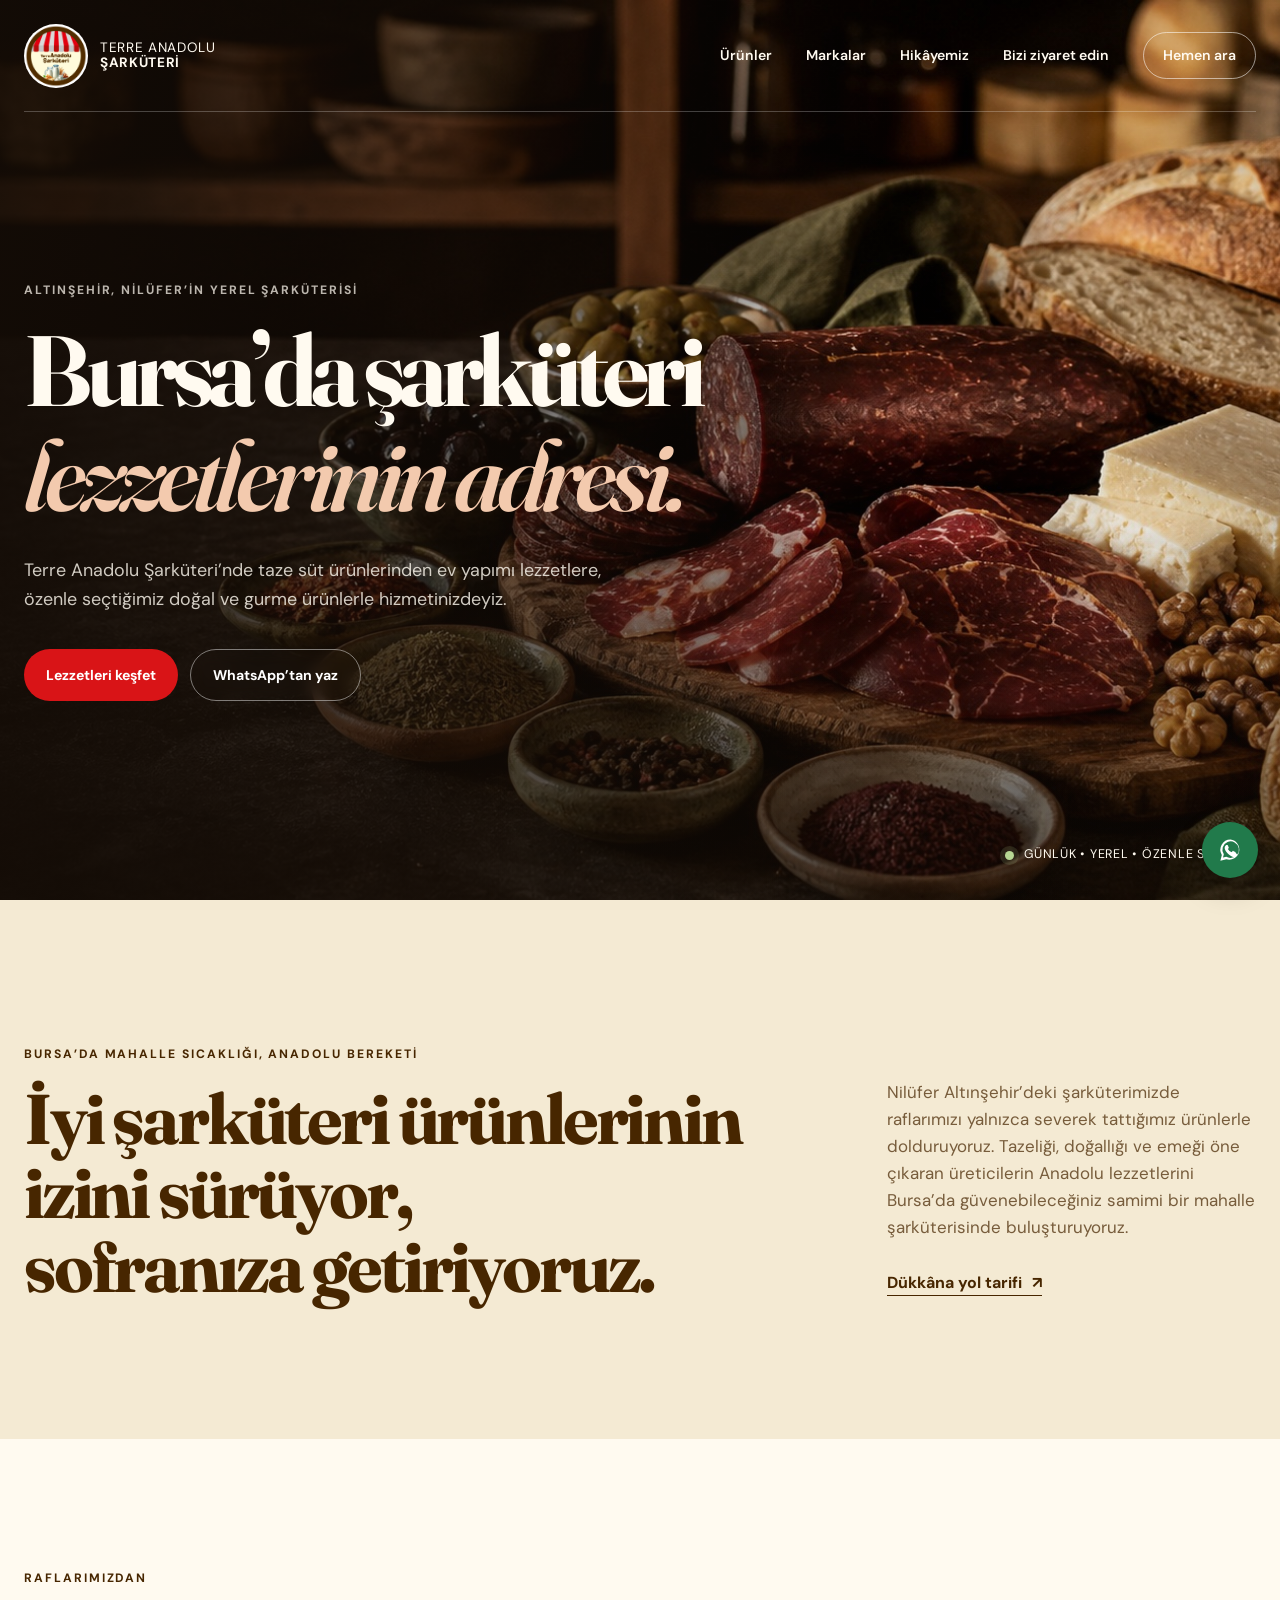
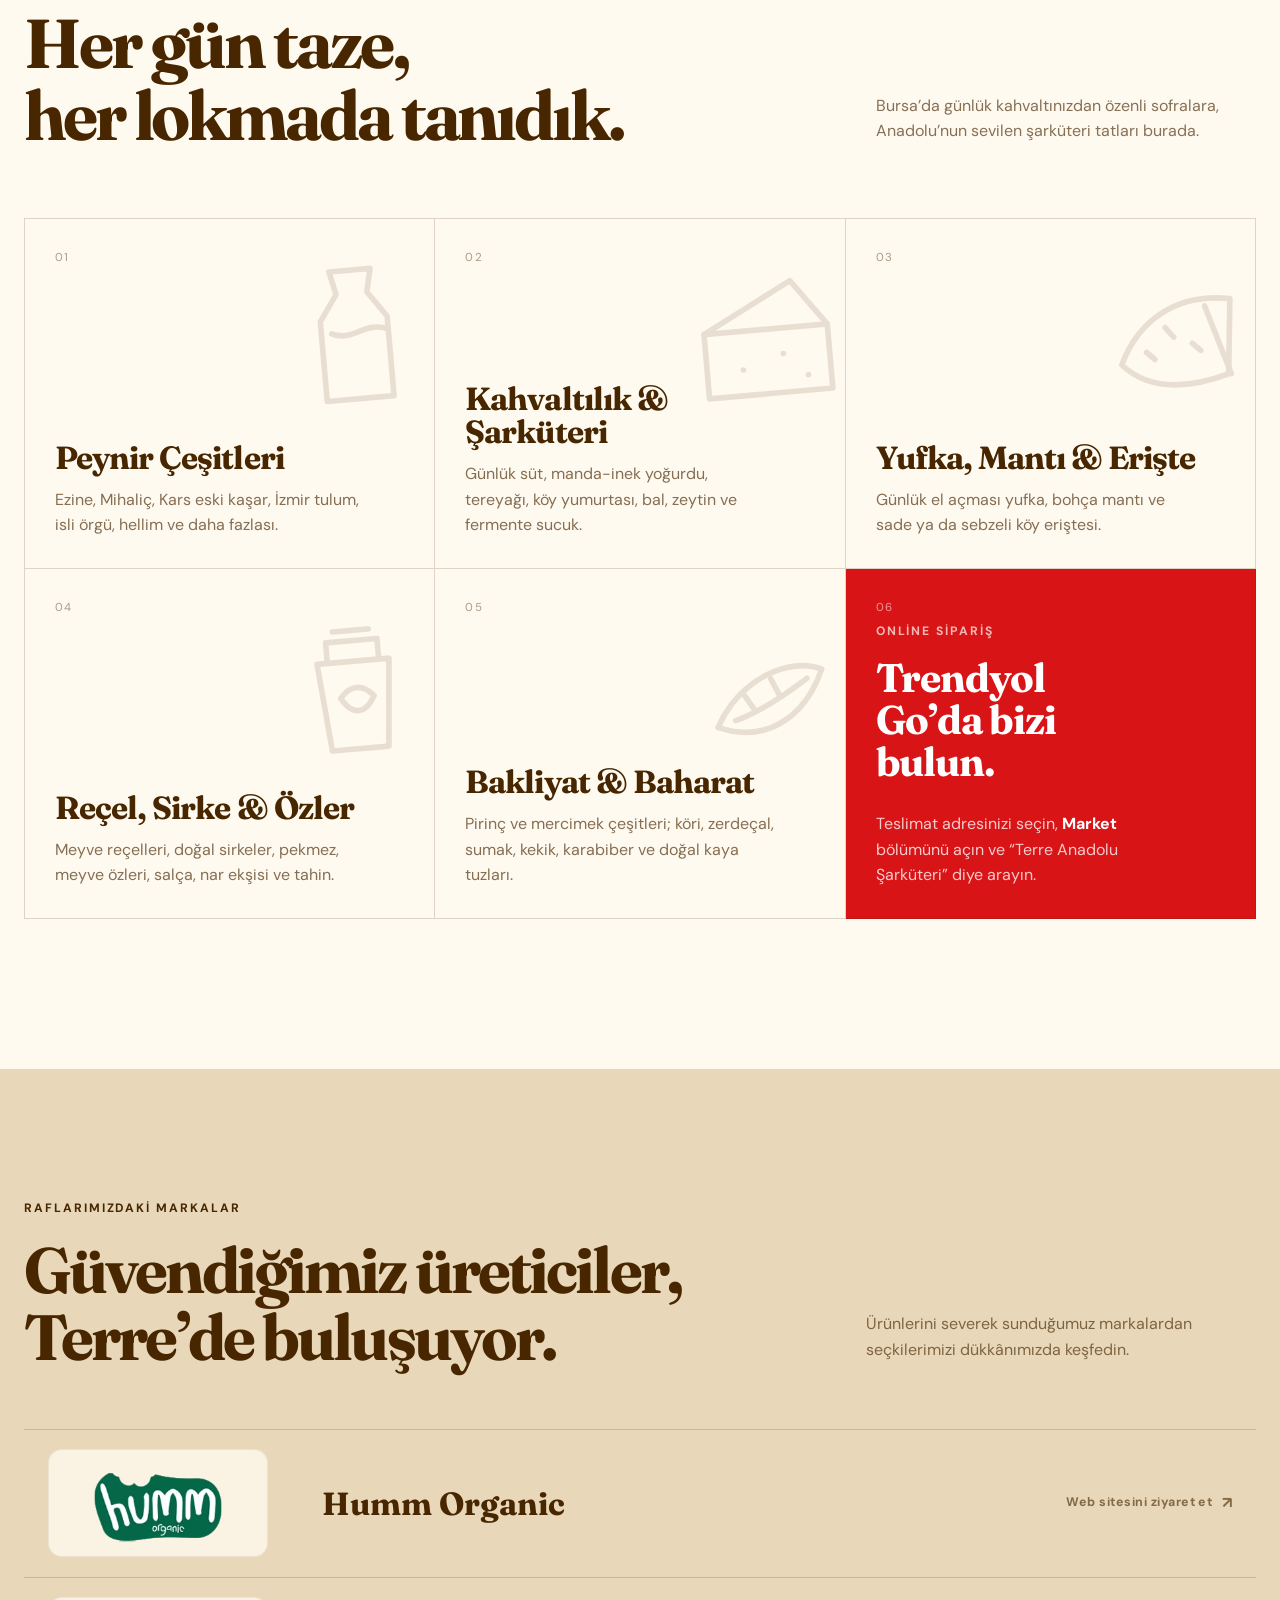
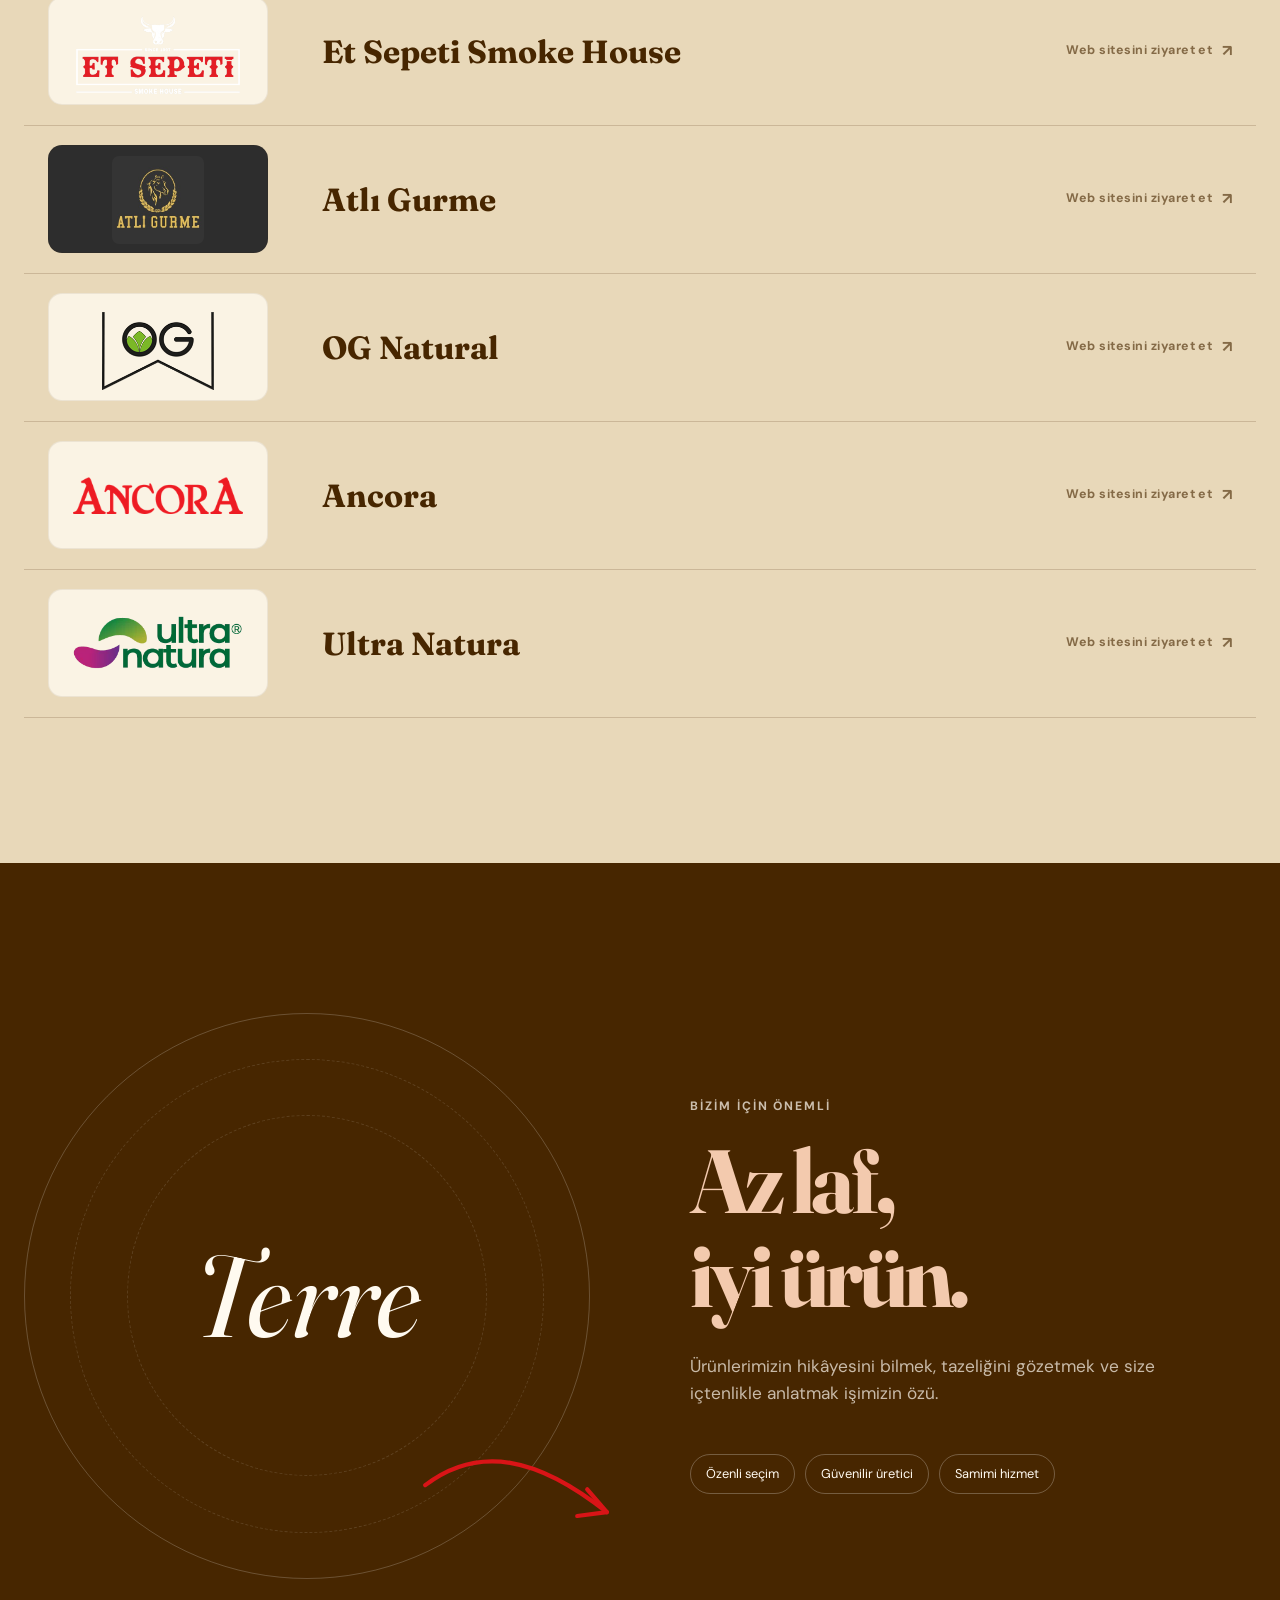
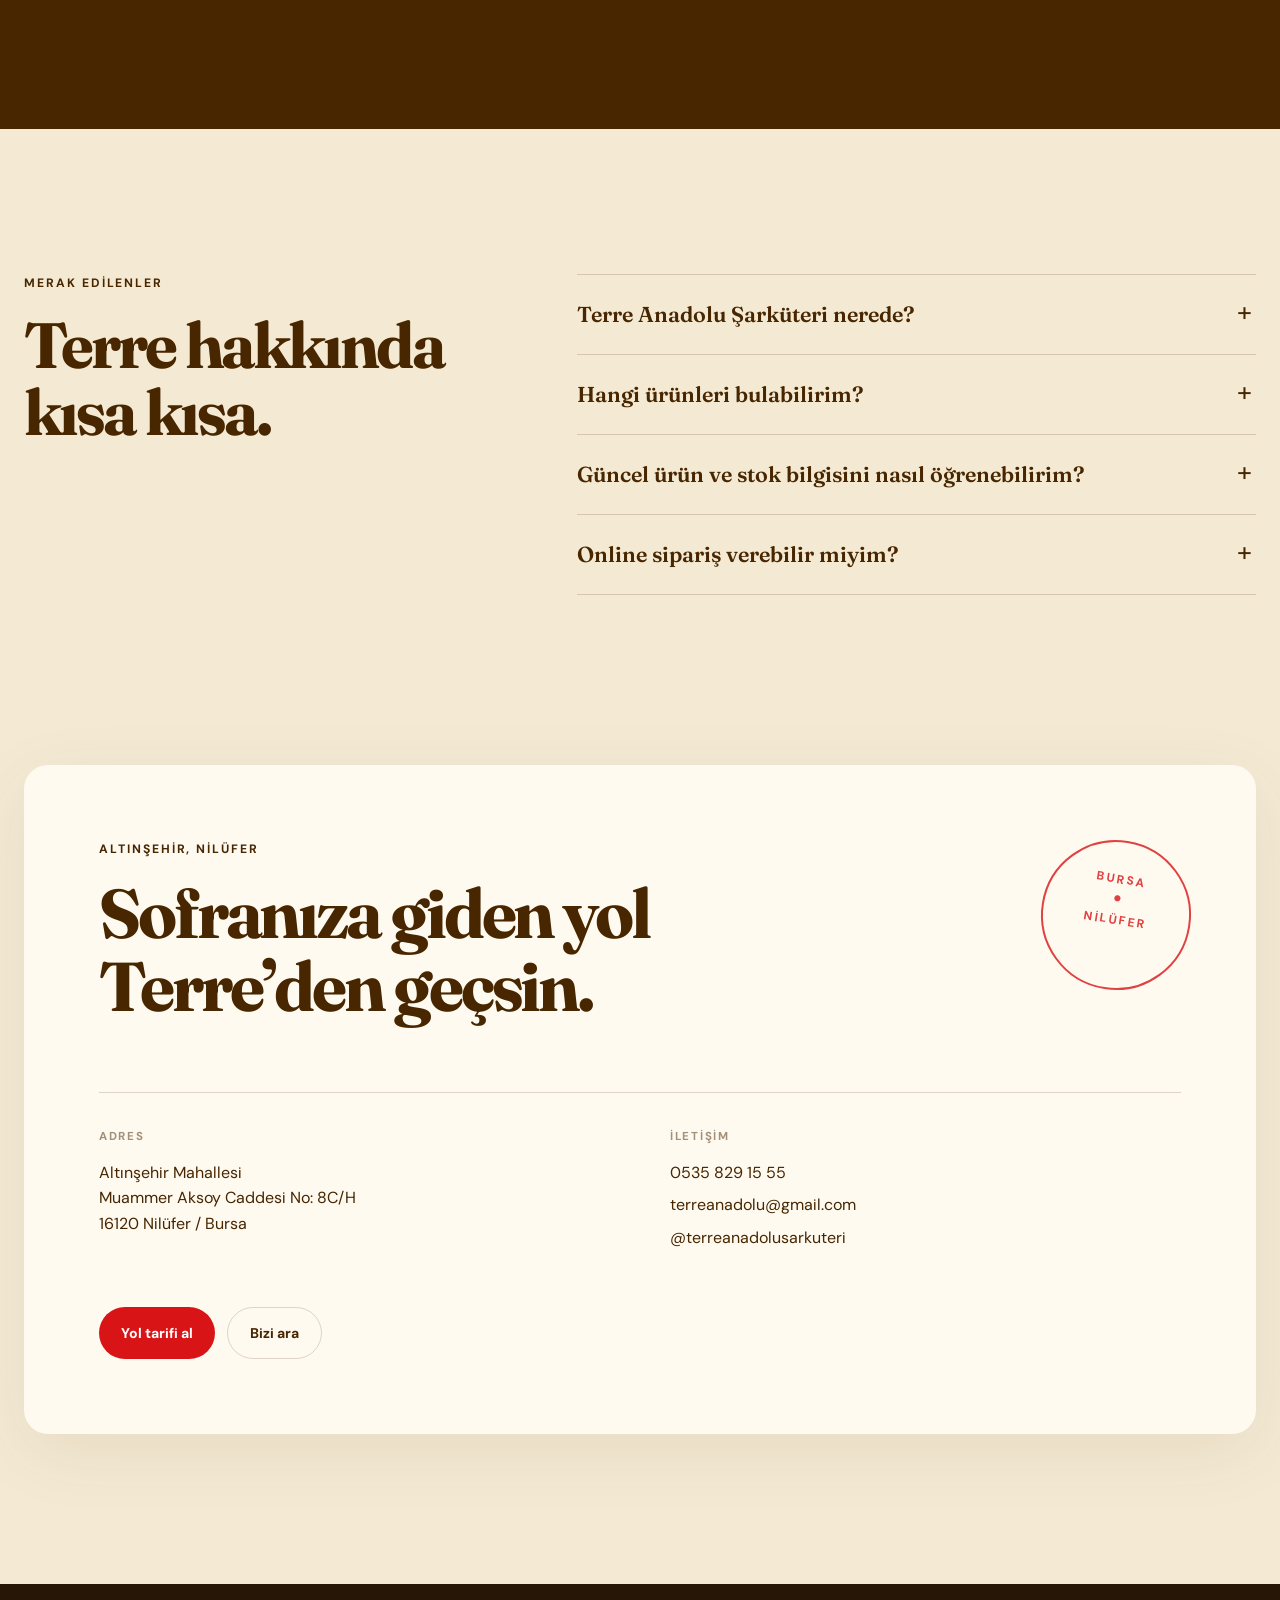
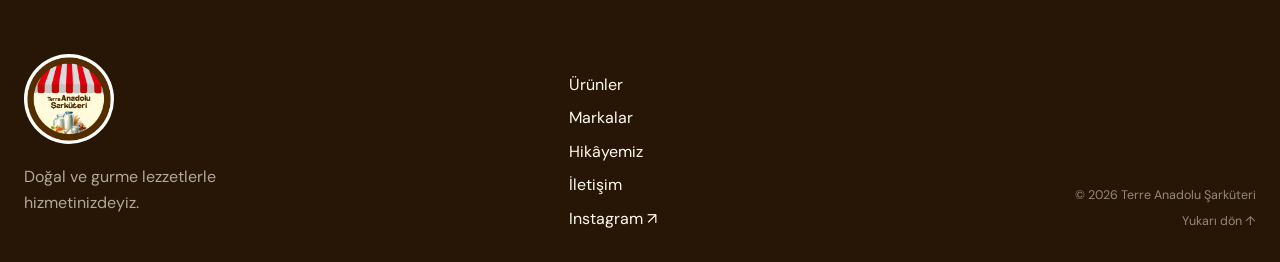
==== commit 0162961e: "Strengthen Bursa local SEO signals" ====
--- a/index.html
+++ b/index.html
@@ -5,15 +5,15 @@
     <meta name="viewport" content="width=device-width, initial-scale=1.0" />
     <meta
       name="description"
-      content="Nilüfer, Bursa'da peynir, günlük süt, yoğurt, yufka, mantı, sucuk, reçel, sirke, baharat ve doğal Anadolu lezzetleri Terre'de. Trendyol Go'dan sipariş verin."
+      content="Bursa Nilüfer'de şarküteri lezzetleri: peynir, günlük süt, yoğurt, yufka, mantı, sucuk, reçel, sirke ve baharat Terre Anadolu Şarküteri'de."
     />
     <meta name="robots" content="index, follow, max-image-preview:large" />
     <meta name="theme-color" content="#f4ead3" />
     <link rel="canonical" href="https://terreanadolusarkuteri.com/" />
-    <meta property="og:title" content="Terre Anadolu Şarküteri | Nilüfer, Bursa" />
+    <meta property="og:title" content="Bursa Şarküteri | Terre Anadolu Şarküteri – Nilüfer" />
     <meta
       property="og:description"
-      content="Doğal ve gurme Anadolu lezzetleri, özenle seçilmiş ürünler ve mahalle sıcaklığı."
+      content="Bursa Nilüfer’de doğal ve gurme şarküteri ürünleri, özenle seçilmiş Anadolu lezzetleri ve mahalle sıcaklığı."
     />
     <meta property="og:type" content="website" />
     <meta property="og:locale" content="tr_TR" />
@@ -24,10 +24,10 @@
     <meta property="og:image:height" content="887" />
     <meta property="og:image:alt" content="Terre Anadolu Şarküteri'nin Anadolu lezzetleri seçkisi" />
     <meta name="twitter:card" content="summary_large_image" />
-    <meta name="twitter:title" content="Terre Anadolu Şarküteri | Nilüfer, Bursa" />
+    <meta name="twitter:title" content="Bursa Şarküteri | Terre Anadolu Şarküteri – Nilüfer" />
     <meta
       name="twitter:description"
-      content="Doğal ve gurme Anadolu lezzetleri, özenle seçilmiş ürünler ve mahalle sıcaklığı."
+      content="Bursa Nilüfer’de doğal ve gurme şarküteri ürünleri, özenle seçilmiş Anadolu lezzetleri ve mahalle sıcaklığı."
     />
     <meta name="twitter:image" content="https://terreanadolusarkuteri.com/assets/terre-hero.jpg" />
     <!-- Google tag (gtag.js) -->
@@ -49,7 +49,7 @@
       rel="stylesheet"
     />
     <link rel="stylesheet" href="styles.css" />
-    <title>Terre Anadolu Şarküteri | Nilüfer, Bursa</title>
+    <title>Bursa Şarküteri | Terre Anadolu Şarküteri – Nilüfer</title>
     <script type="application/ld+json">
       {
         "@context": "https://schema.org",
@@ -59,7 +59,8 @@
             "@id": "https://terreanadolusarkuteri.com/#business",
             "name": "Terre Anadolu Şarküteri",
             "url": "https://terreanadolusarkuteri.com/",
-            "description": "Nilüfer'de doğal ve gurme Anadolu lezzetleri sunan yerel şarküteri.",
+            "description": "Bursa Nilüfer Altınşehir'de peynir, süt ürünleri, sucuk, yufka, mantı, reçel, sirke, baharat ve doğal Anadolu lezzetleri sunan yerel şarküteri.",
+            "slogan": "Bursa'da Anadolu'nun özenle seçilmiş şarküteri lezzetleri",
             "logo": "https://terreanadolusarkuteri.com/assets/terre-logo-official.png",
             "image": [
               "https://terreanadolusarkuteri.com/assets/terre-hero.jpg",
@@ -85,6 +86,18 @@
               "@type": "AdministrativeArea",
               "name": "Nilüfer, Bursa"
             },
+            "priceRange": "₺₺",
+            "hasOfferCatalog": {
+              "@type": "OfferCatalog",
+              "name": "Şarküteri ürünleri",
+              "itemListElement": [
+                { "@type": "OfferCatalog", "name": "Peynir çeşitleri" },
+                { "@type": "OfferCatalog", "name": "Süt ve kahvaltılık ürünler" },
+                { "@type": "OfferCatalog", "name": "Yufka, mantı ve erişte" },
+                { "@type": "OfferCatalog", "name": "Reçel, sirke ve meyve özleri" },
+                { "@type": "OfferCatalog", "name": "Bakliyat ve baharat" }
+              ]
+            },
             "sameAs": [
               "https://www.instagram.com/terreanadolusarkuteri/",
               "https://www.google.com/maps/place/Terre+Anadolu+%C5%9Eark%C3%BCteri/@40.2277712,28.9210032,17z/data=!3m1!4b1!4m6!3m5!1s0x14ca13e2b9bfb135:0xda5446d1878a542a!8m2!3d40.2277712!4d28.9235781!16s%2Fg%2F11mrmwdmp8"
@@ -137,10 +150,11 @@
         />
         <div class="hero-shade"></div>
         <div class="hero-content">
-          <p class="eyebrow light">Nilüfer’in yerel şarküterisi</p>
-          <h1 id="hero-title">Anadolu’nun özü,<br /><em>sofranızın tadı.</em></h1>
+          <p class="eyebrow light">Altınşehir, Nilüfer’in yerel şarküterisi</p>
+          <h1 id="hero-title">Bursa’da şarküteri<br /><em>lezzetlerinin adresi.</em></h1>
           <p class="hero-copy">
-            Taze süt ürünlerinden ev yapımı lezzetlere, özenle seçtiğimiz doğal ve gurme ürünlerle hizmetinizdeyiz.
+            Terre Anadolu Şarküteri’nde taze süt ürünlerinden ev yapımı lezzetlere, özenle seçtiğimiz doğal ve
+            gurme ürünlerle hizmetinizdeyiz.
           </p>
           <div class="hero-actions">
             <a class="button button-primary" href="#urunler">Lezzetleri keşfet</a>
@@ -162,13 +176,14 @@
 
       <section class="intro section-shell reveal" id="hikayemiz">
         <div>
-          <p class="eyebrow">Mahalle sıcaklığı, Anadolu bereketi</p>
-          <h2>İyi ürünün izini sürüyor,<br />sofranıza getiriyoruz.</h2>
+          <p class="eyebrow">Bursa’da mahalle sıcaklığı, Anadolu bereketi</p>
+          <h2>İyi şarküteri ürünlerinin izini sürüyor,<br />sofranıza getiriyoruz.</h2>
         </div>
         <div class="intro-copy">
           <p>
-            Terre Anadolu’da raflarımızı yalnızca severek tattığımız ürünlerle dolduruyoruz. Tazeliği, doğallığı ve
-            emeği öne çıkaran üreticilerin lezzetlerini, güvenebileceğiniz bir mahalle şarküterisinde buluşturuyoruz.
+            Nilüfer Altınşehir’deki şarküterimizde raflarımızı yalnızca severek tattığımız ürünlerle dolduruyoruz.
+            Tazeliği, doğallığı ve emeği öne çıkaran üreticilerin Anadolu lezzetlerini Bursa’da güvenebileceğiniz
+            samimi bir mahalle şarküterisinde buluşturuyoruz.
           </p>
           <a class="text-link" href="#ziyaret">Dükkâna yol tarifi <span>↗</span></a>
         </div>
@@ -181,7 +196,7 @@
               <p class="eyebrow">Raflarımızdan</p>
               <h2 id="products-title">Her gün taze,<br />her lokmada tanıdık.</h2>
             </div>
-            <p>Günlük kahvaltınızdan özenli sofralara, Anadolu’nun sevilen tatları burada.</p>
+            <p>Bursa’da günlük kahvaltınızdan özenli sofralara, Anadolu’nun sevilen şarküteri tatları burada.</p>
           </div>
 
           <div class="product-grid">
@@ -334,8 +349,8 @@
           <details>
             <summary>Hangi ürünleri bulabilirim?</summary>
             <p>
-              Taze Jersey, inek ve manda sütü; ev yapımı yoğurt, günlük el açması yufka, peynir çeşitleri,
-              doğal tereyağı, pastırma, sucuk, reçel, sirke, salça ve turşu çeşitleri sunuyoruz.
+              Günlük süt, manda-inek yoğurdu, el açması yufka, mantı, erişte, peynir çeşitleri, doğal tereyağı,
+              fermente sucuk, reçel, sirke, pekmez, meyve özü, salça, tahin, bakliyat ve baharat sunuyoruz.
             </p>
           </details>
           <details>
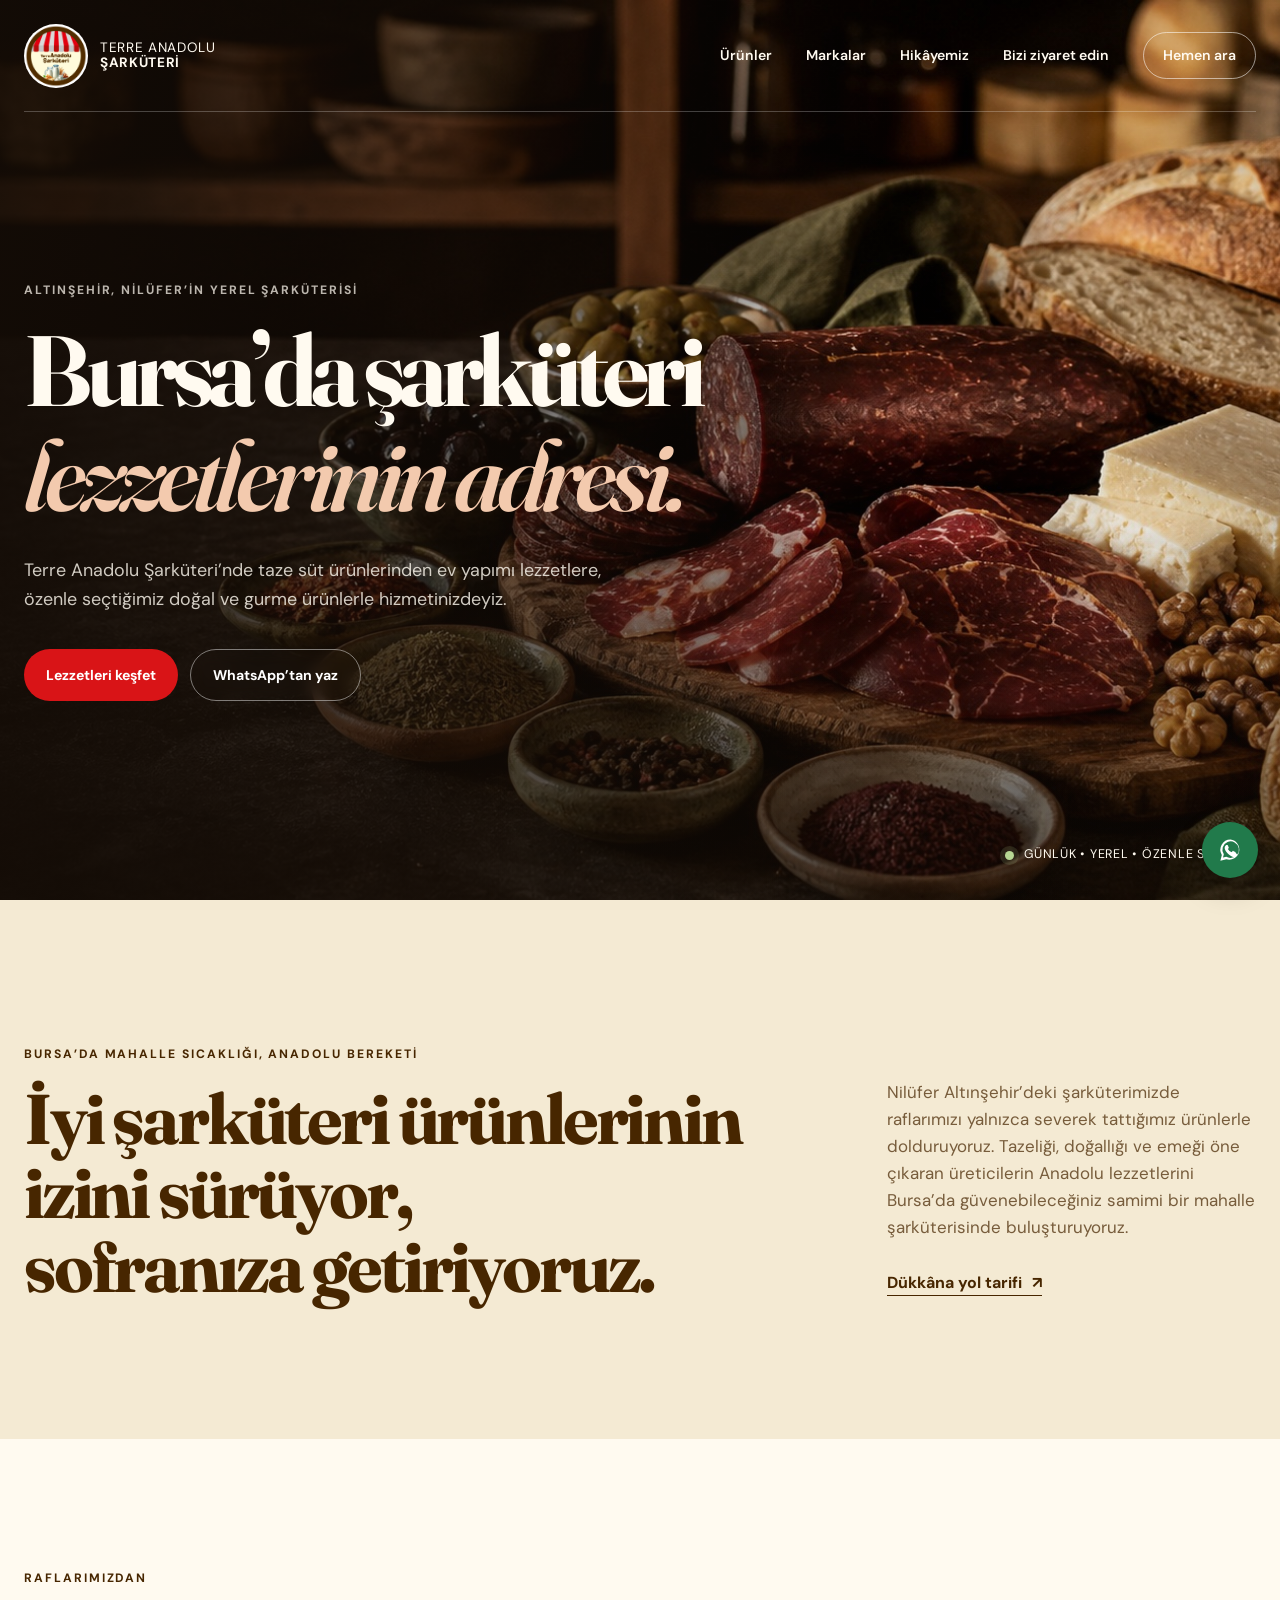
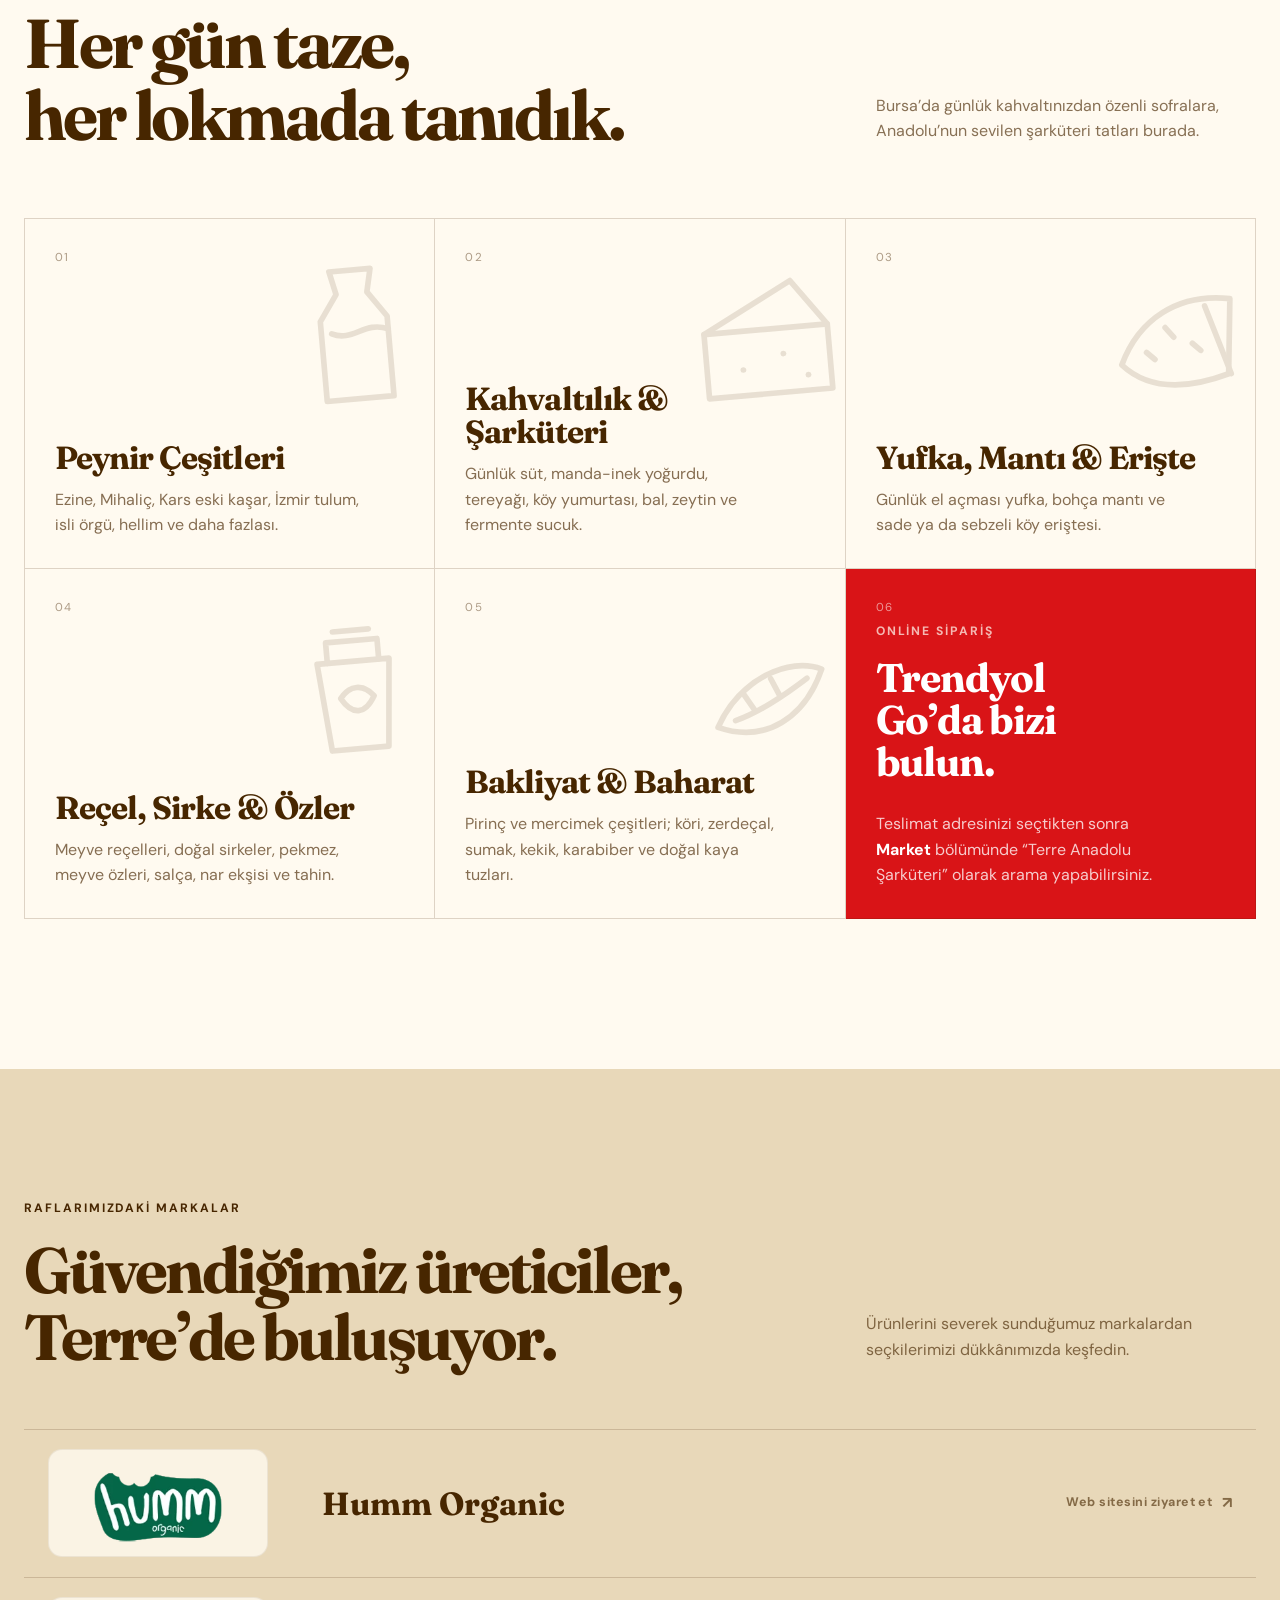
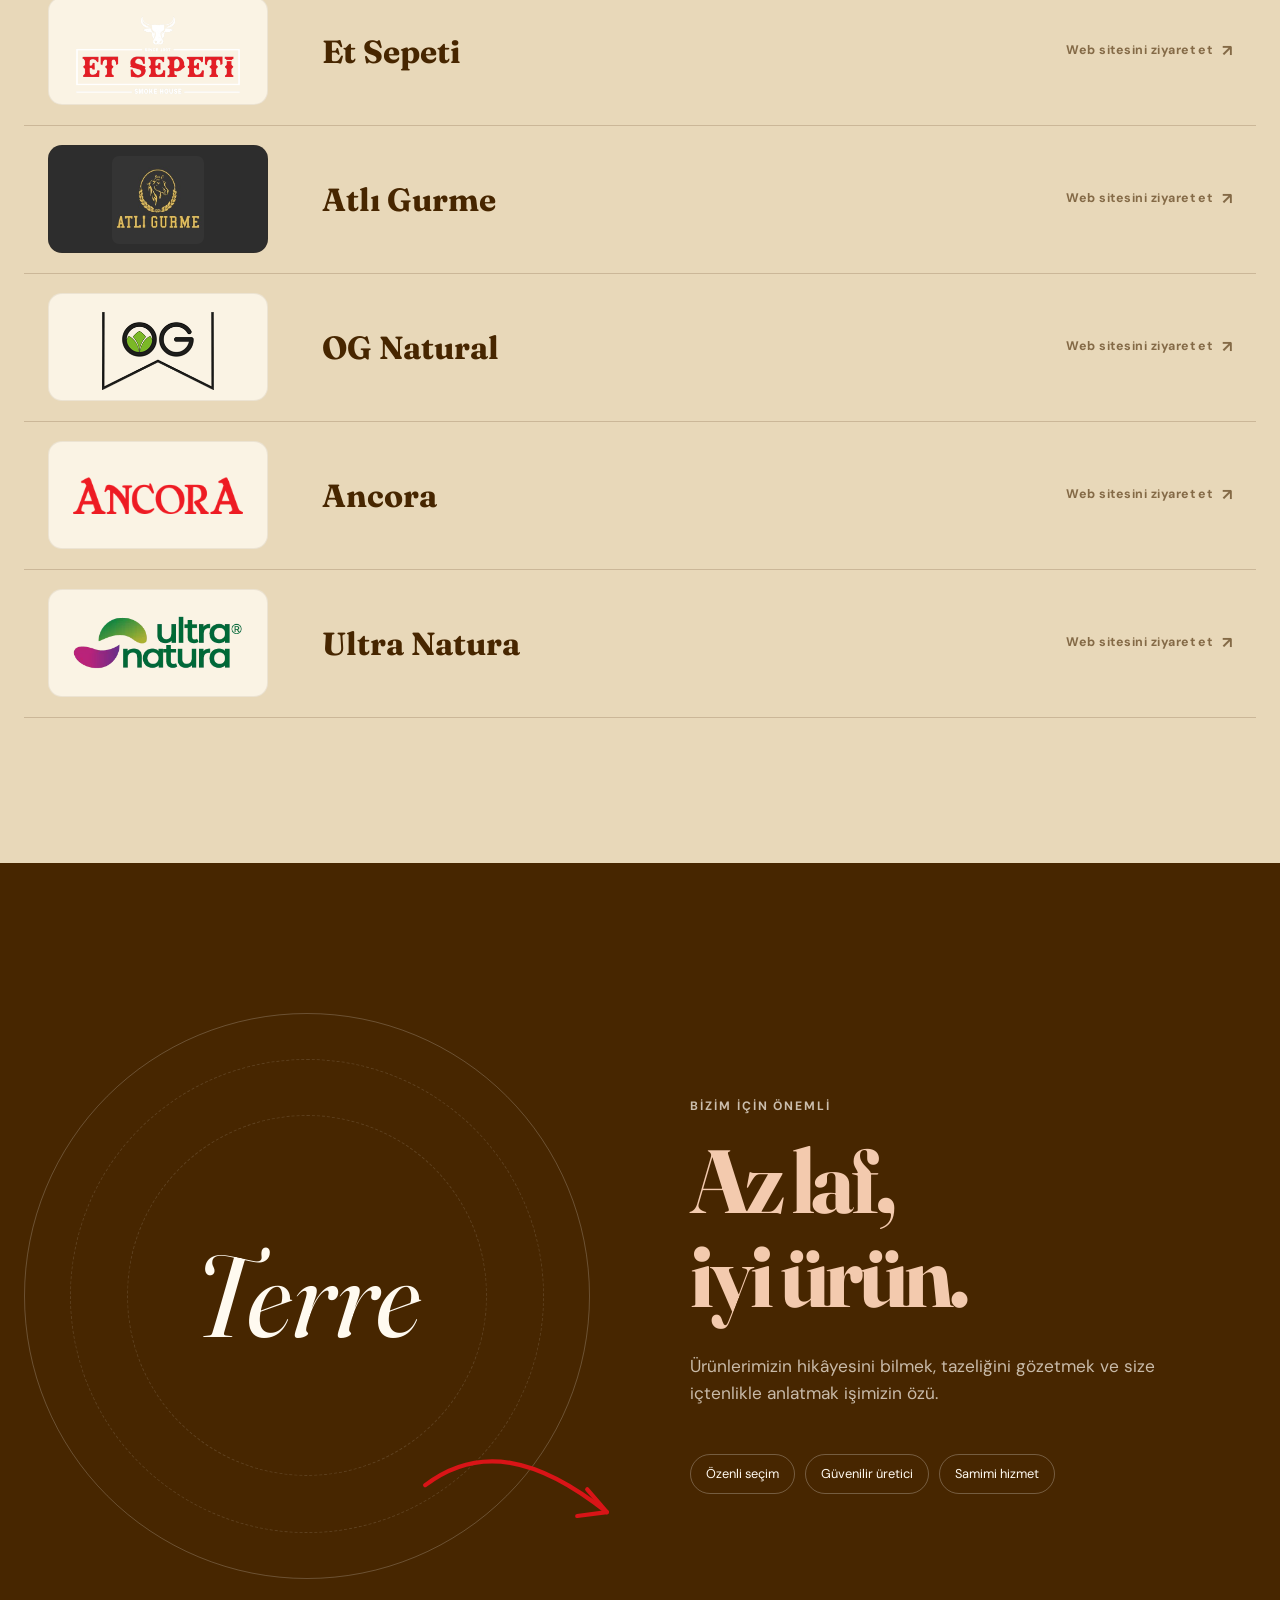
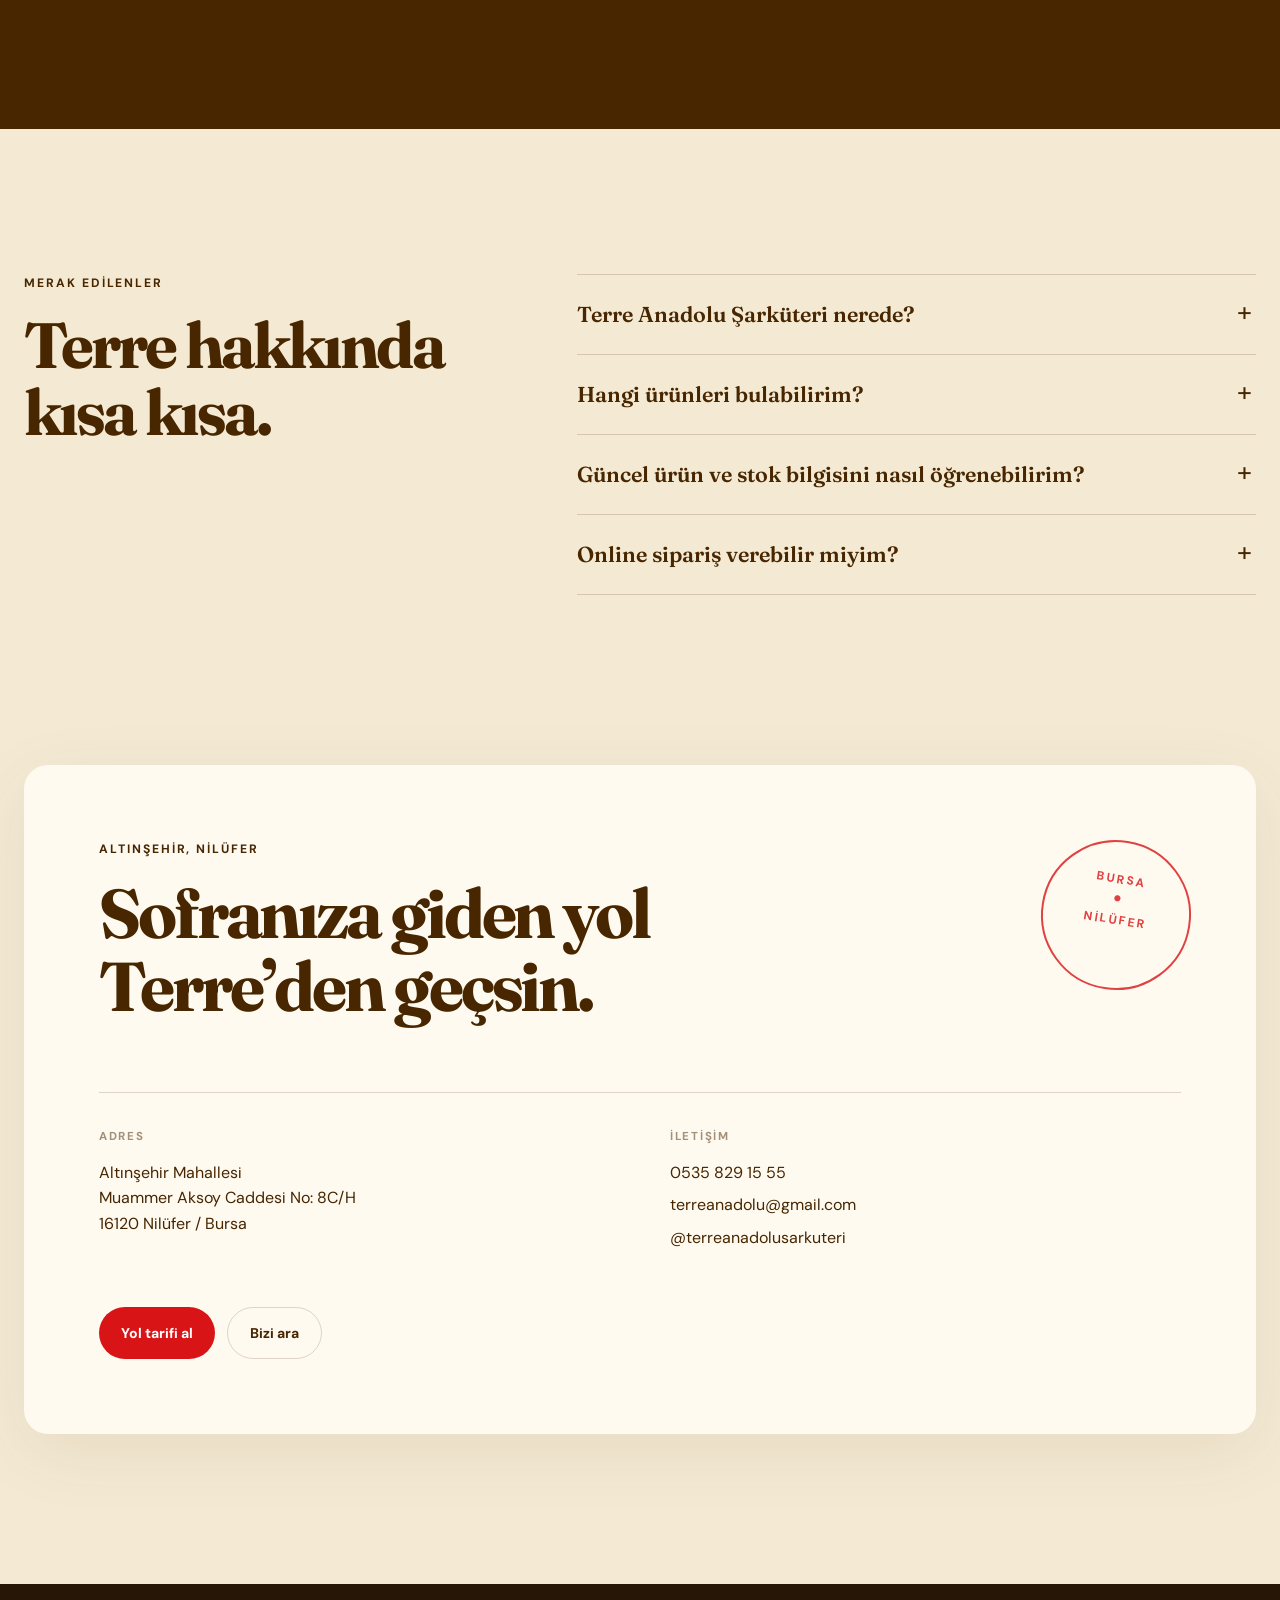
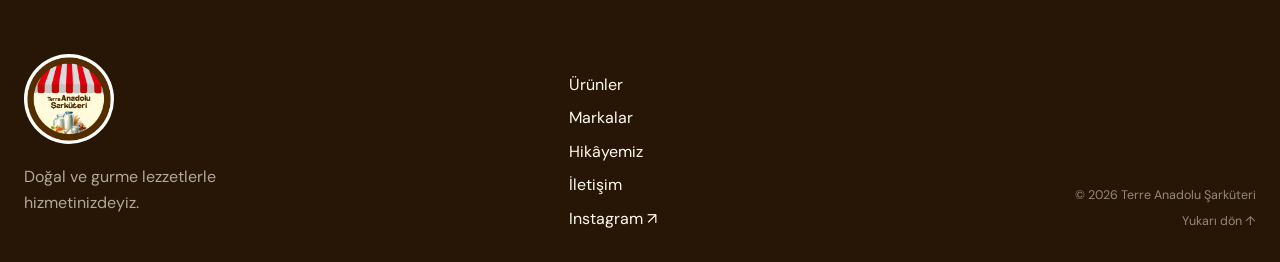
==== commit d9135fb8: "Polish ordering copy and brand name" ====
--- a/index.html
+++ b/index.html
@@ -260,7 +260,7 @@
               <div>
                 <p class="eyebrow light">Online sipariş</p>
                 <h3>Trendyol Go’da bizi bulun.</h3>
-                <p class="order-note">Teslimat adresinizi seçin, <strong>Market</strong> bölümünü açın ve “Terre Anadolu Şarküteri” diye arayın.</p>
+                <p class="order-note">Teslimat adresinizi seçtikten sonra <strong>Market</strong> bölümünde “Terre Anadolu Şarküteri” olarak arama yapabilirsiniz.</p>
               </div>
             </article>
           </div>
@@ -285,7 +285,7 @@
             </a>
             <a class="brand-card reveal" href="https://www.etsepeti.com.tr/" target="_blank" rel="noreferrer">
               <span class="brand-logo"><img src="assets/brands/et-sepeti.png" alt="" loading="lazy" /></span>
-              <strong>Et Sepeti Smoke House</strong>
+              <strong>Et Sepeti</strong>
               <span class="brand-link">Web sitesini ziyaret et <span aria-hidden="true">↗</span></span>
             </a>
             <a class="brand-card dark-logo reveal" href="https://atligurme.com/" target="_blank" rel="noreferrer">
@@ -363,9 +363,8 @@
           <details>
             <summary>Online sipariş verebilir miyim?</summary>
             <p>
-              Evet. Trendyol Go uygulamasında teslimat adresinizi seçtikten sonra Market bölümünü açıp “Terre
-              Anadolu Şarküteri” diye aratarak güncel ürünleri, fiyatları ve stok durumunu görebilir; siparişinizi
-              oluşturabilirsiniz.
+              Evet. Trendyol Go uygulamasında teslimat adresinizi seçtikten sonra Market bölümünde “Terre Anadolu
+              Şarküteri” olarak arama yapabilir ve listelenen ürünler üzerinden sipariş oluşturabilirsiniz.
             </p>
           </details>
         </div>
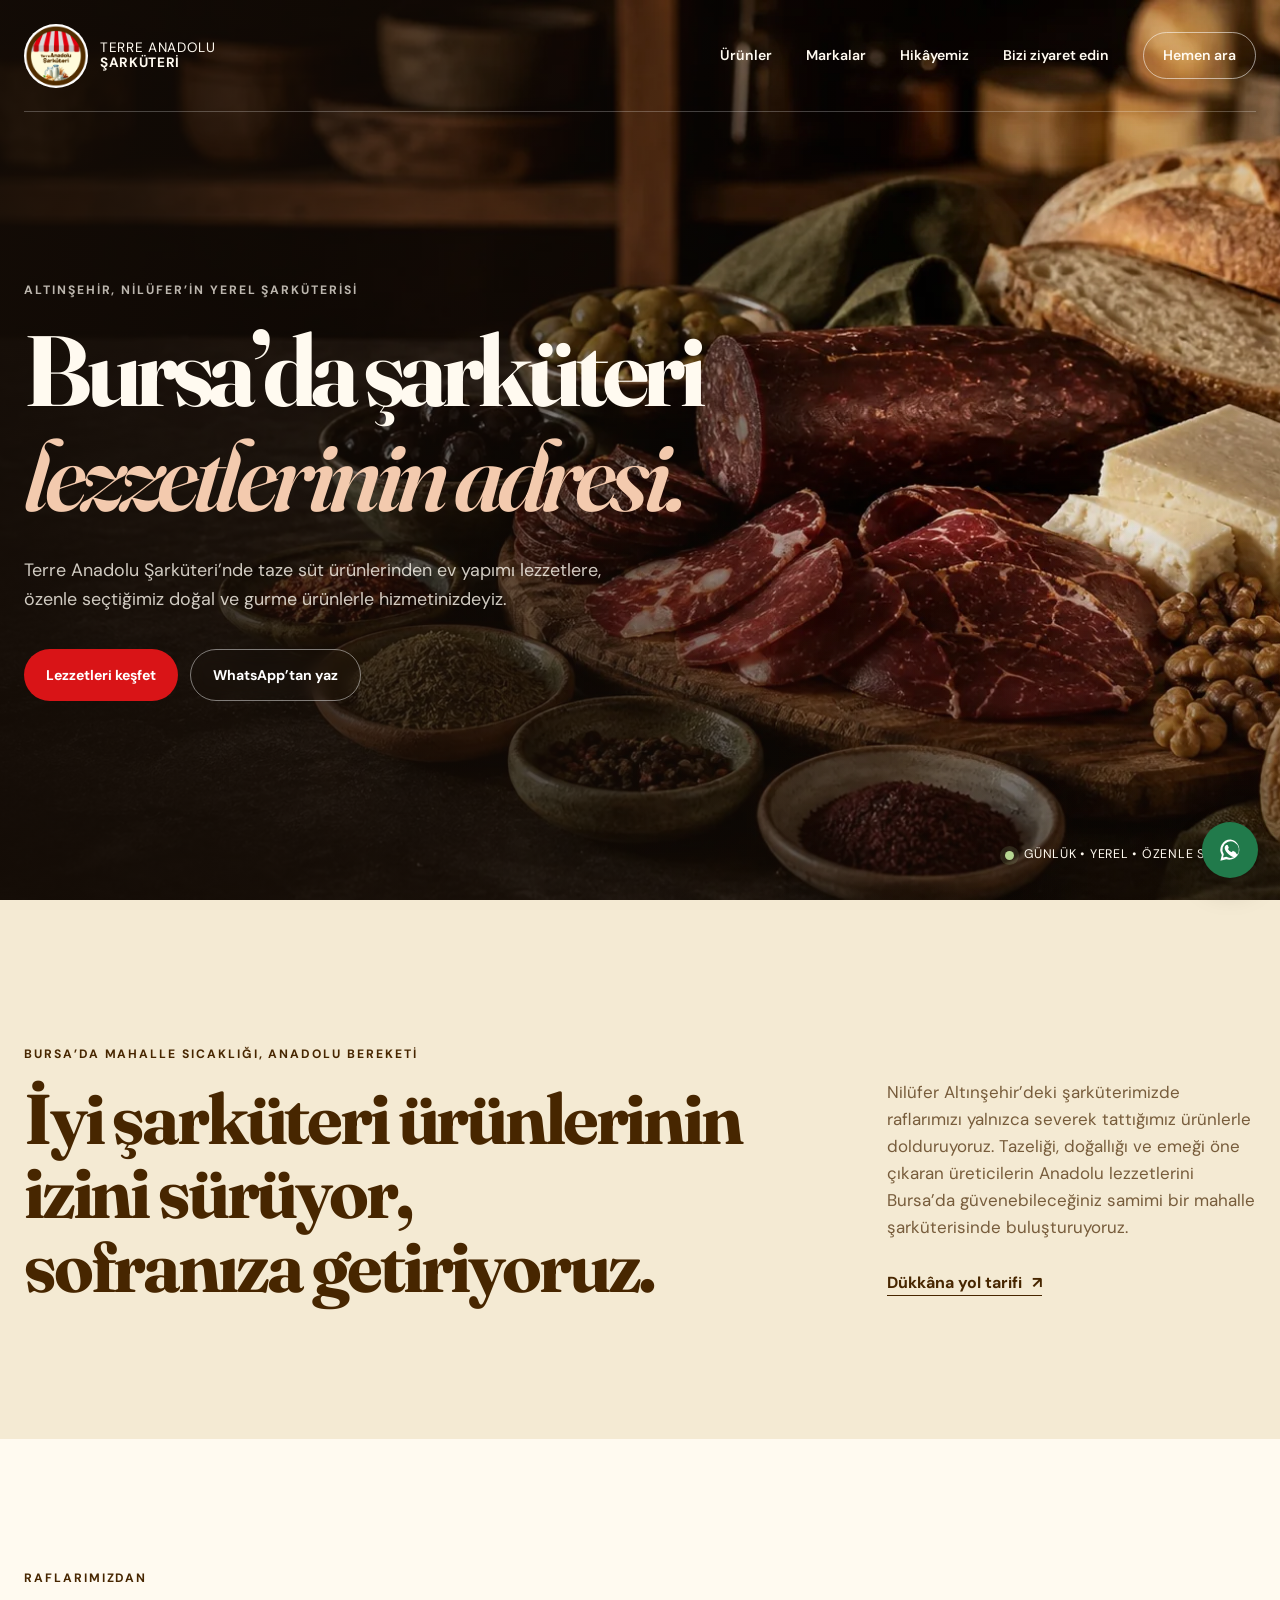
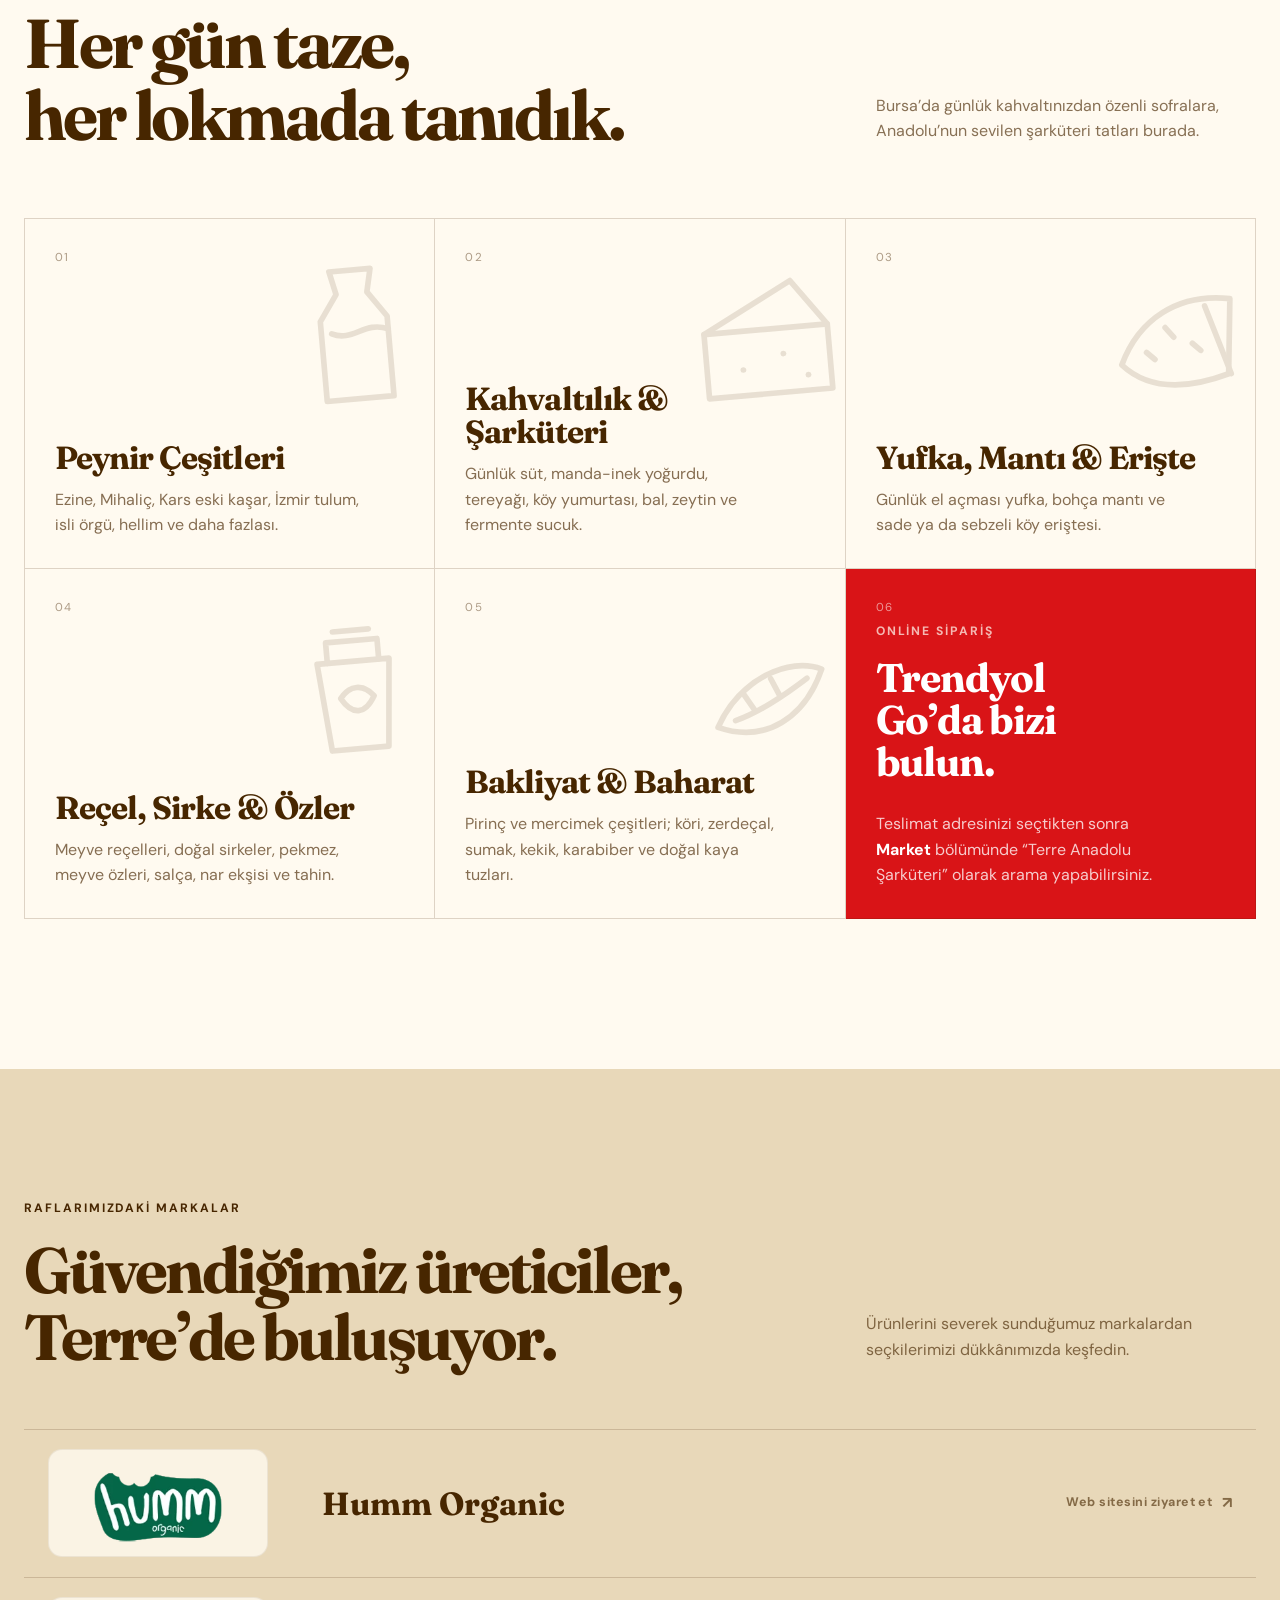
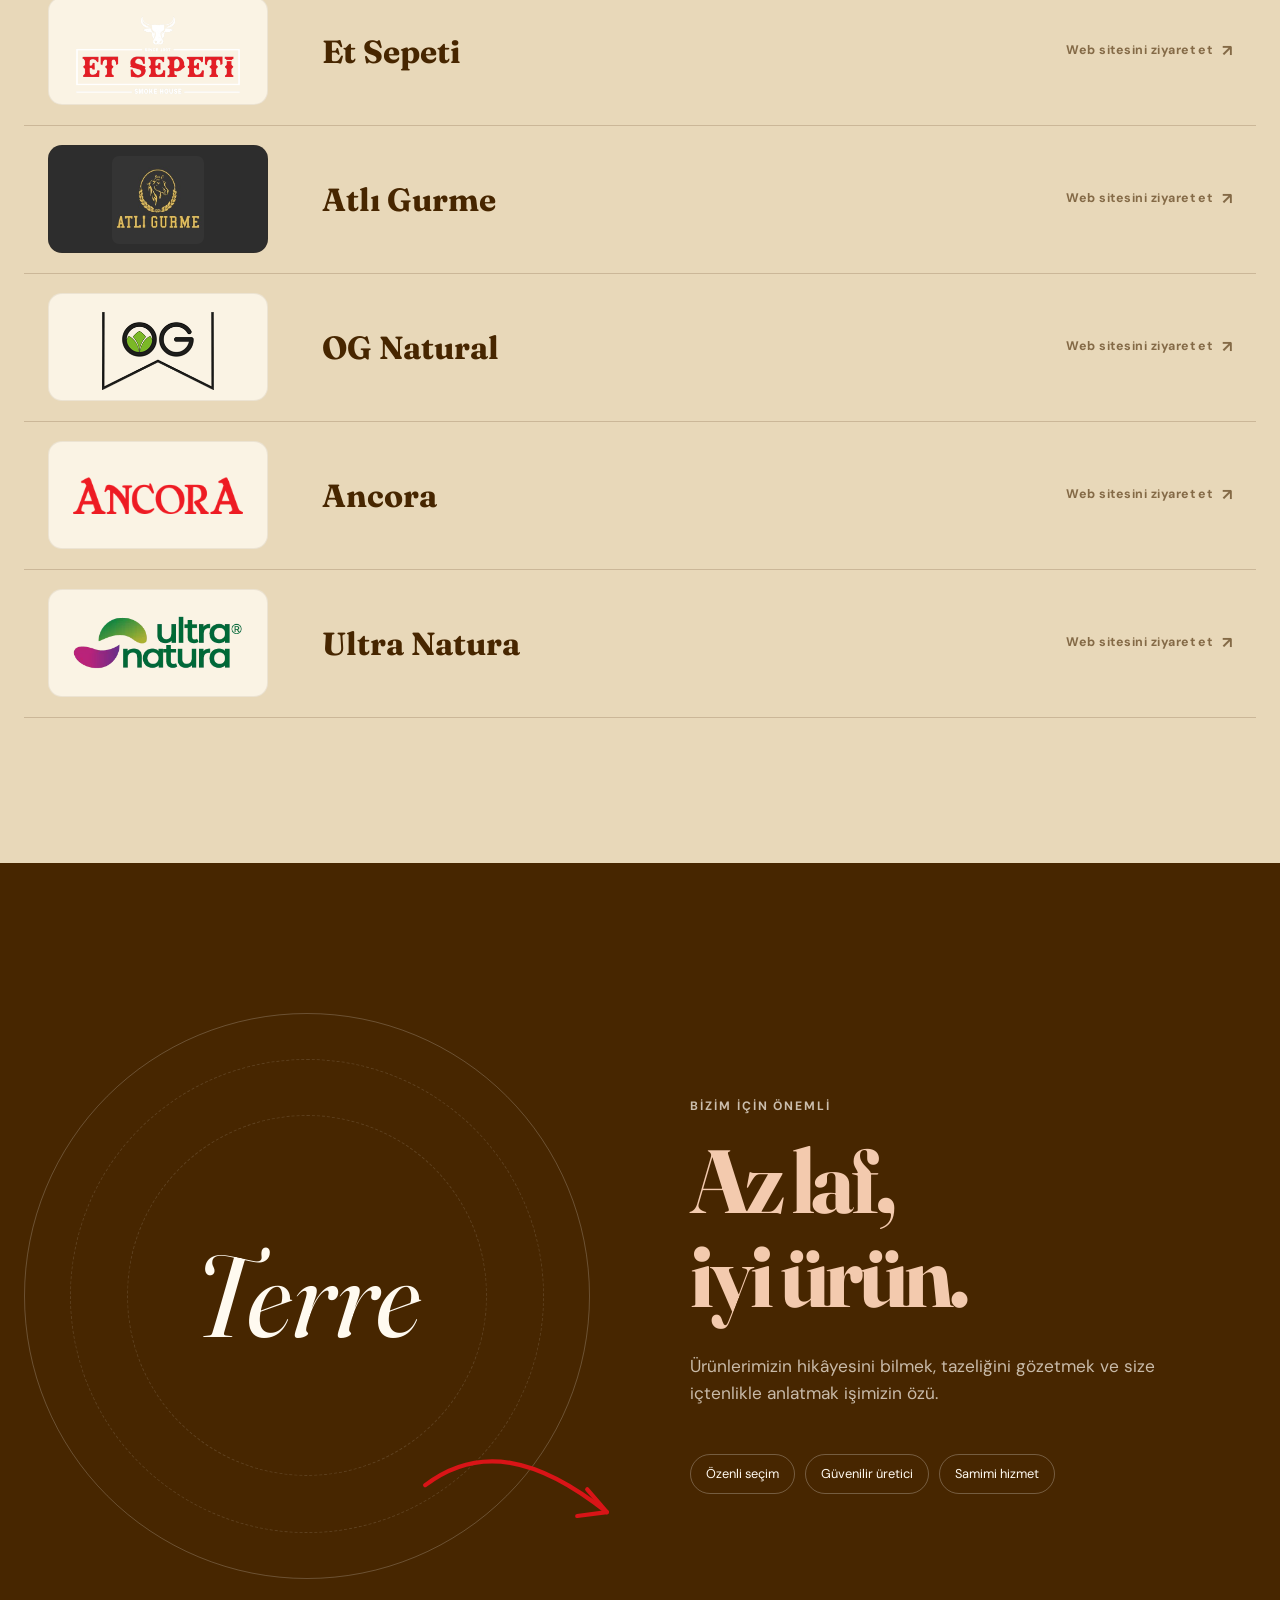
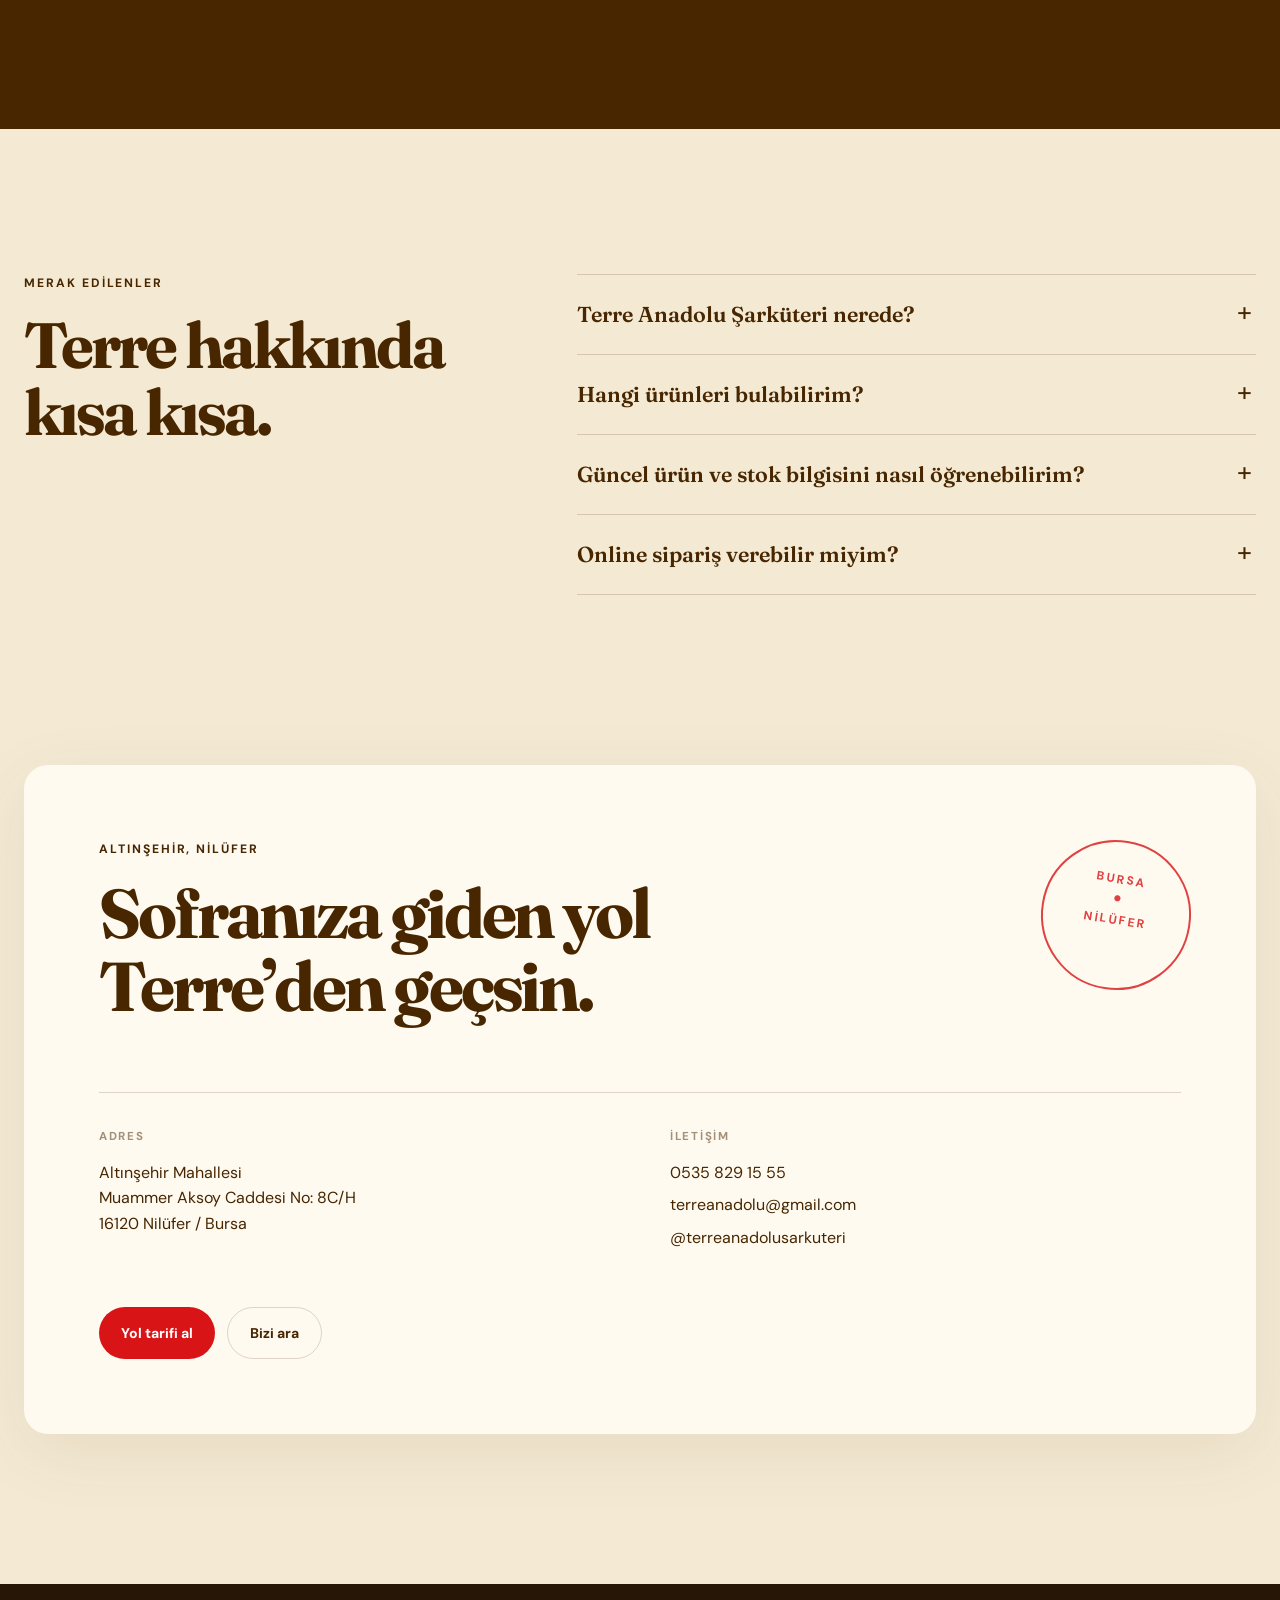
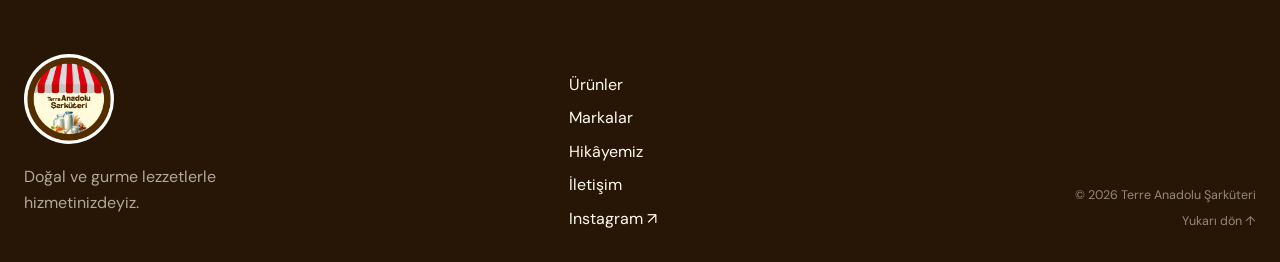
==== commit db6c0be8: "Improve homepage SEO performance" ====
--- a/index.html
+++ b/index.html
@@ -10,6 +10,7 @@
     <meta name="robots" content="index, follow, max-image-preview:large" />
     <meta name="theme-color" content="#f4ead3" />
     <link rel="canonical" href="https://terreanadolusarkuteri.com/" />
+    <link rel="preload" as="image" href="assets/terre-hero.webp" type="image/webp" fetchpriority="high" />
     <meta property="og:title" content="Bursa Şarküteri | Terre Anadolu Şarküteri – Nilüfer" />
     <meta
       property="og:description"
@@ -110,6 +111,44 @@
             "name": "Terre Anadolu Şarküteri",
             "inLanguage": "tr-TR",
             "publisher": { "@id": "https://terreanadolusarkuteri.com/#business" }
+          },
+          {
+            "@type": "FAQPage",
+            "@id": "https://terreanadolusarkuteri.com/#sss",
+            "mainEntity": [
+              {
+                "@type": "Question",
+                "name": "Terre Anadolu Şarküteri nerede?",
+                "acceptedAnswer": {
+                  "@type": "Answer",
+                  "text": "Altınşehir Mahallesi, Muammer Aksoy Caddesi No: 8C/H, 16120 Nilüfer / Bursa adresindeyiz."
+                }
+              },
+              {
+                "@type": "Question",
+                "name": "Hangi ürünleri bulabilirim?",
+                "acceptedAnswer": {
+                  "@type": "Answer",
+                  "text": "Günlük süt, manda-inek yoğurdu, el açması yufka, mantı, erişte, peynir çeşitleri, doğal tereyağı, fermente sucuk, reçel, sirke, pekmez, meyve özü, salça, tahin, bakliyat ve baharat sunuyoruz."
+                }
+              },
+              {
+                "@type": "Question",
+                "name": "Güncel ürün ve stok bilgisini nasıl öğrenebilirim?",
+                "acceptedAnswer": {
+                  "@type": "Answer",
+                  "text": "Günlük gelen ürünler ve stok durumu için 0535 829 15 55 numaralı telefondan arayabilir veya WhatsApp üzerinden bize yazabilirsiniz."
+                }
+              },
+              {
+                "@type": "Question",
+                "name": "Online sipariş verebilir miyim?",
+                "acceptedAnswer": {
+                  "@type": "Answer",
+                  "text": "Trendyol Go uygulamasında teslimat adresinizi seçtikten sonra Market bölümünde Terre Anadolu Şarküteri olarak arama yapabilir ve listelenen ürünler üzerinden sipariş oluşturabilirsiniz."
+                }
+              }
+            ]
           }
         ]
       }
@@ -142,12 +181,17 @@
 
     <main id="main">
       <section class="hero" aria-labelledby="hero-title">
-        <img
-          class="hero-image"
-          src="assets/terre-hero.jpg"
-          alt="Anadolu peynirleri, sucuk, pastırma, zeytin ve köy ekmeğinden oluşan şarküteri sofrası"
-          fetchpriority="high"
-        />
+        <picture>
+          <source srcset="assets/terre-hero.webp" type="image/webp" />
+          <img
+            class="hero-image"
+            src="assets/terre-hero.jpg"
+            alt="Anadolu peynirleri, sucuk, pastırma, zeytin ve köy ekmeğinden oluşan şarküteri sofrası"
+            width="1774"
+            height="887"
+            fetchpriority="high"
+          />
+        </picture>
         <div class="hero-shade"></div>
         <div class="hero-content">
           <p class="eyebrow light">Altınşehir, Nilüfer’in yerel şarküterisi</p>
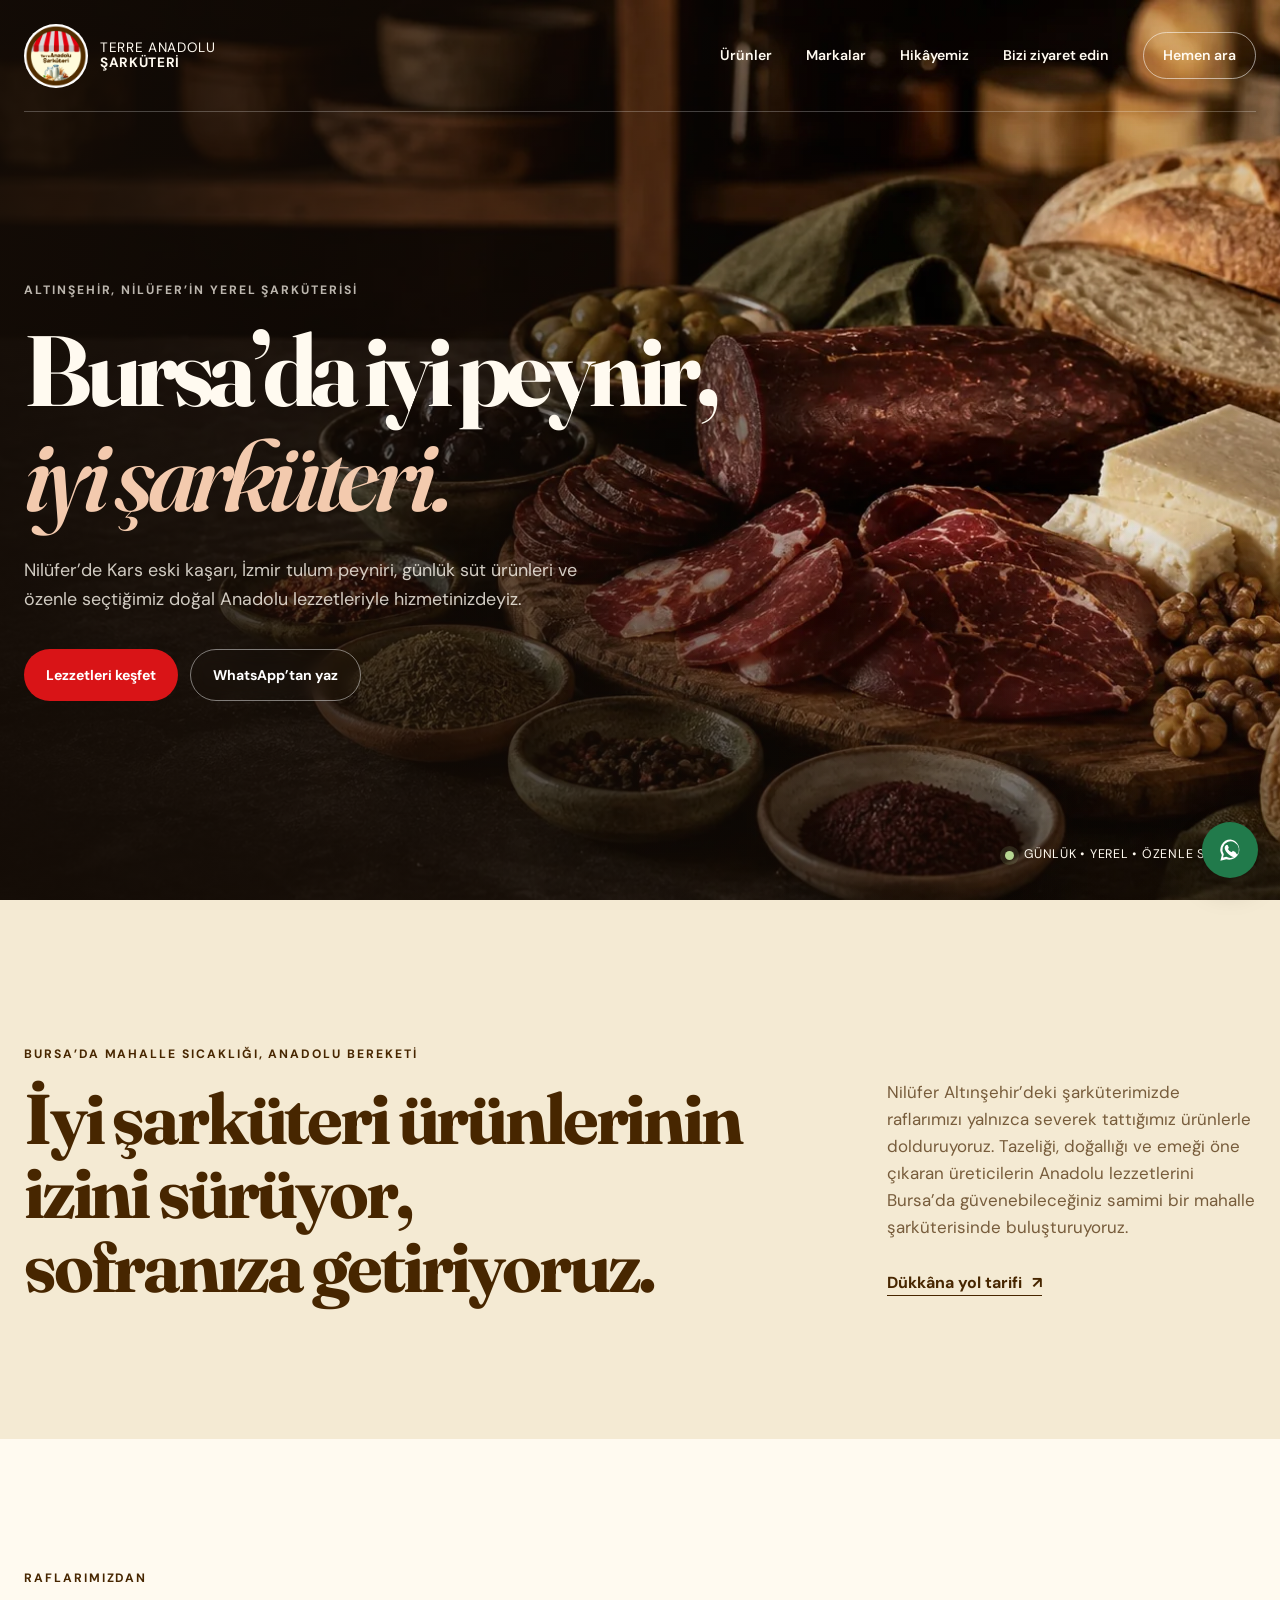
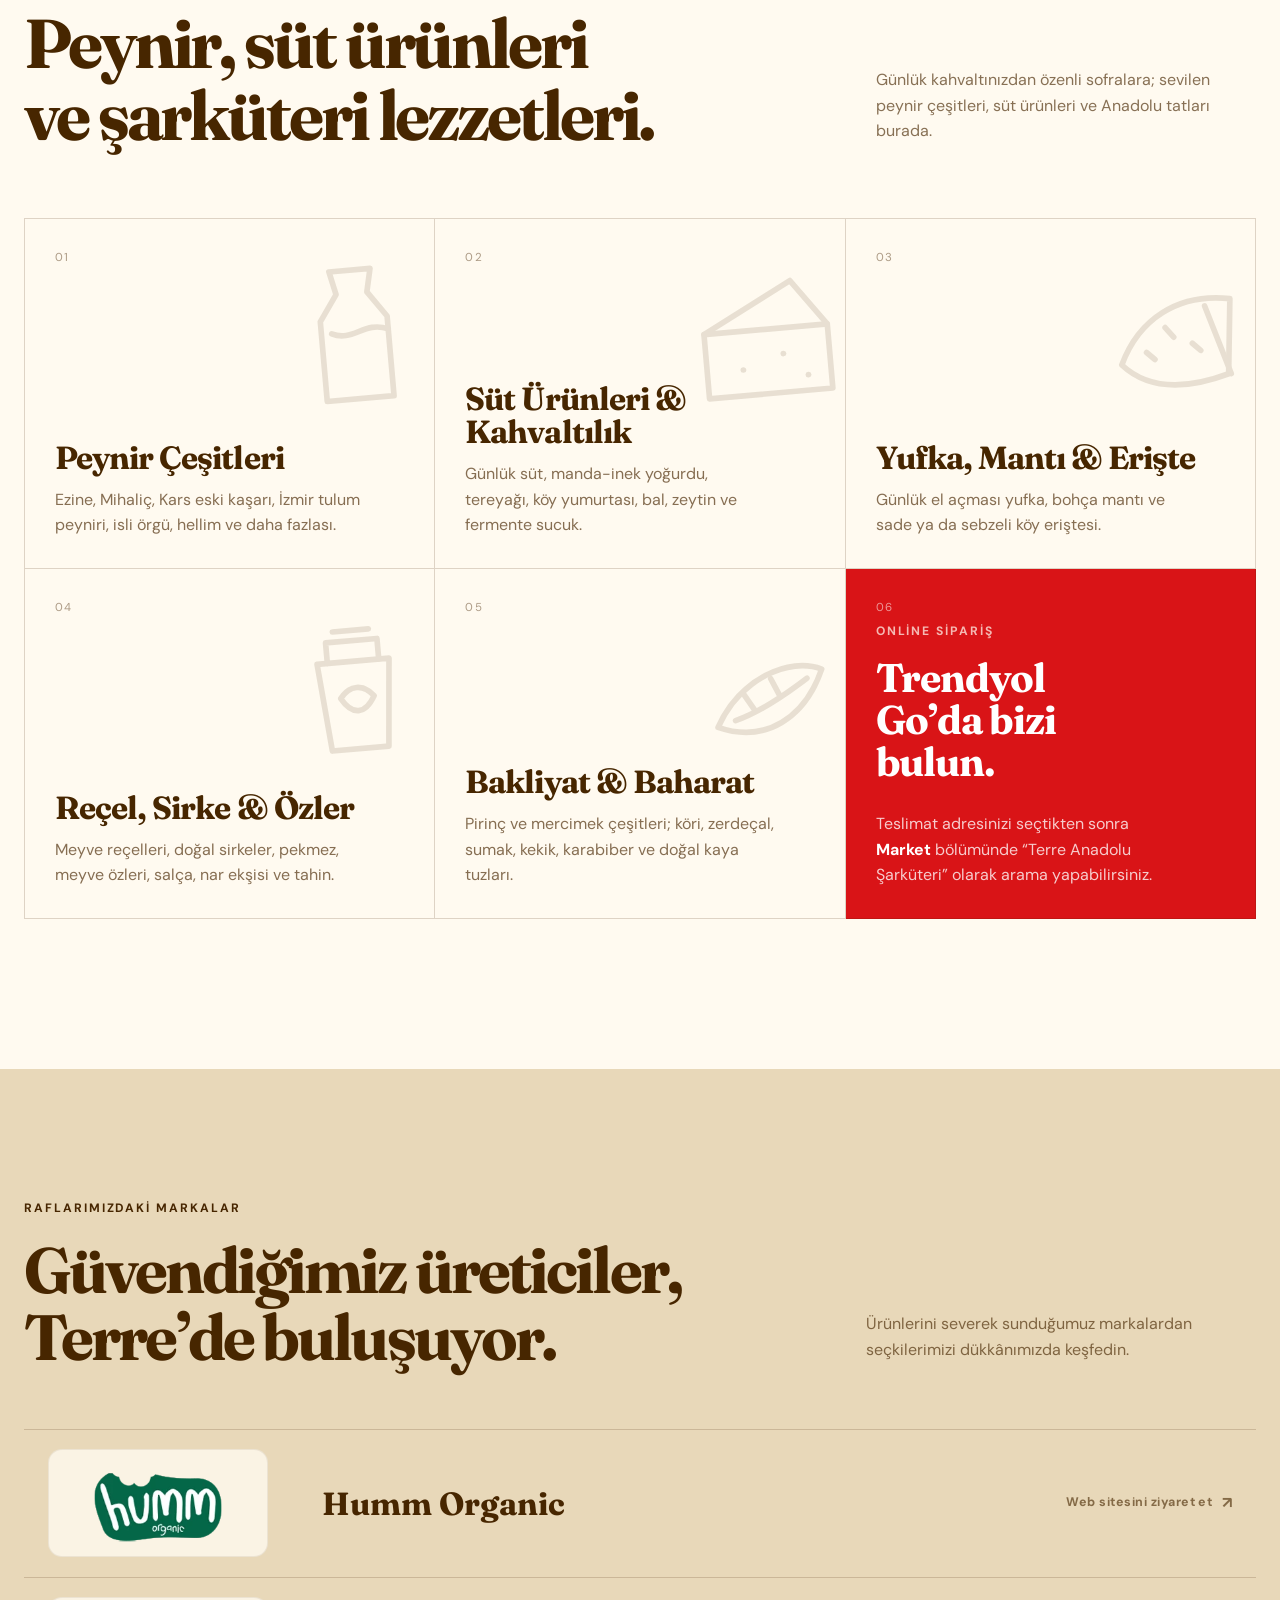
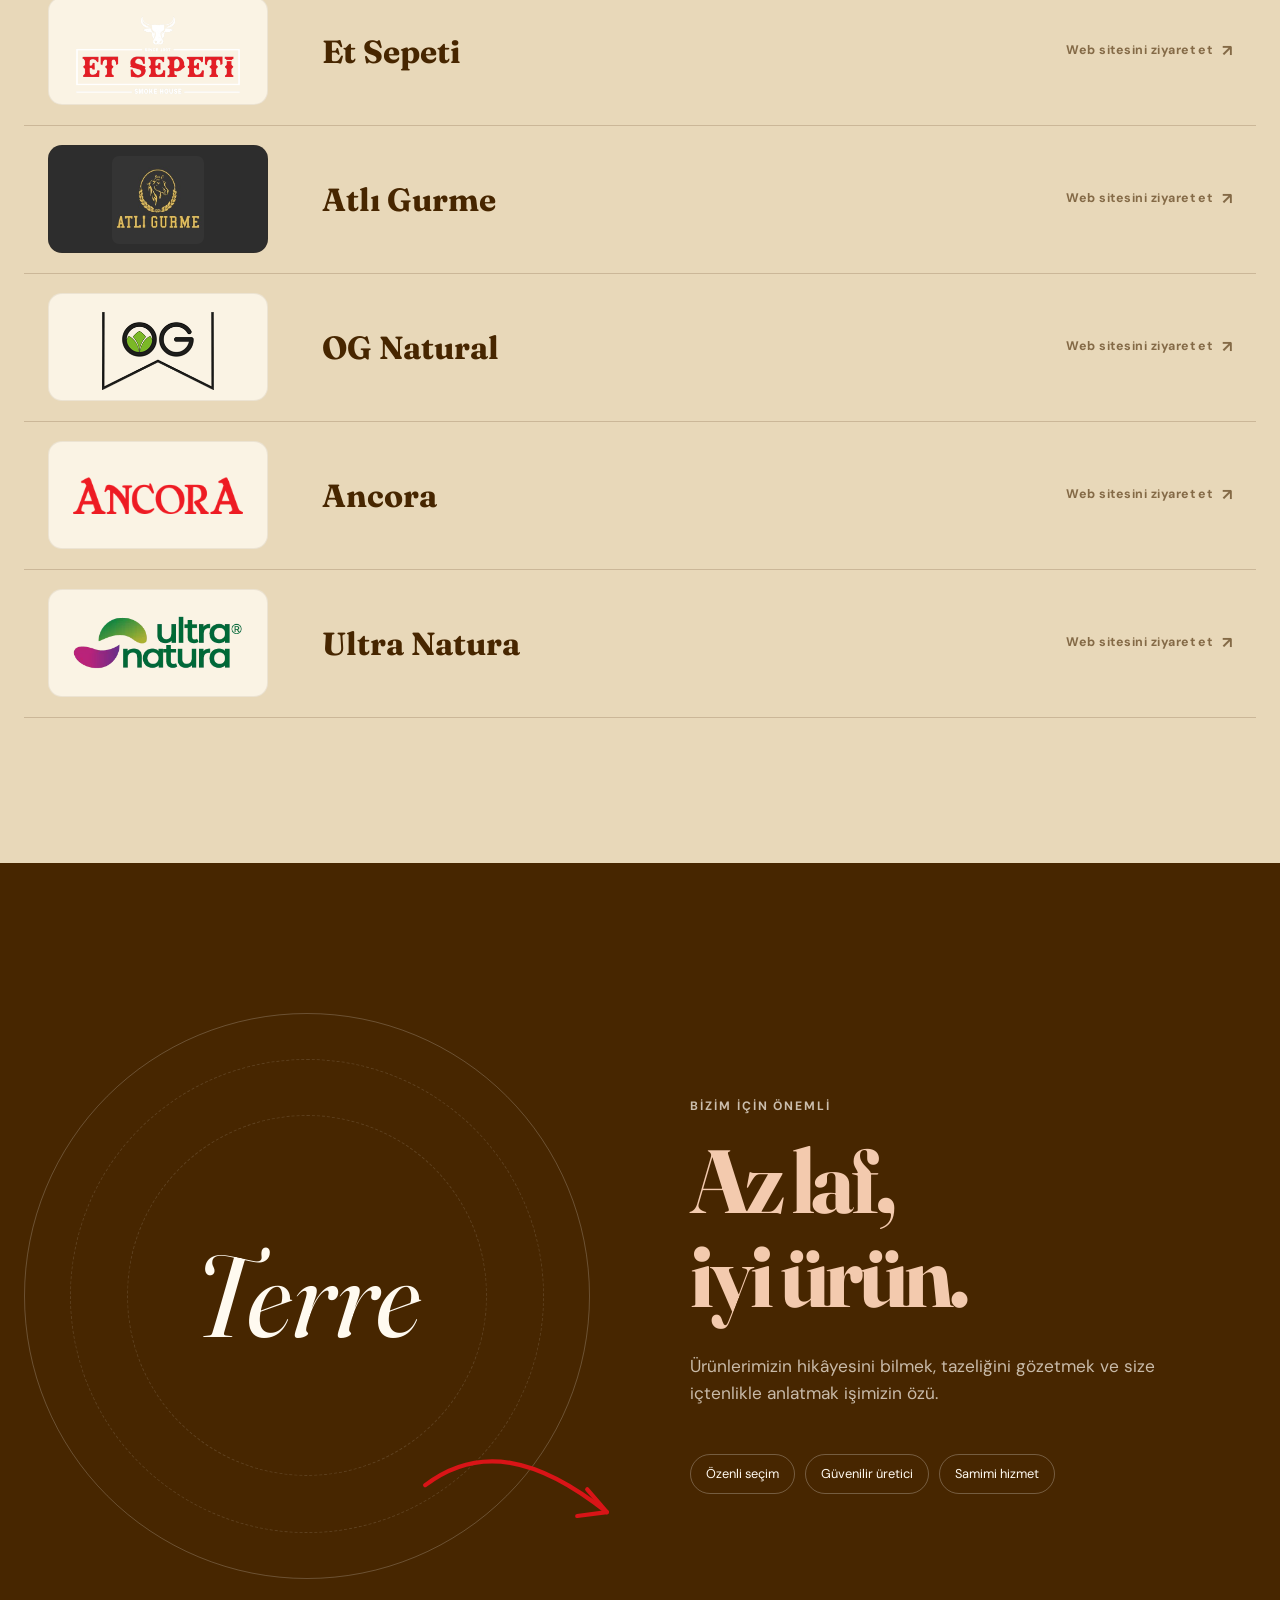
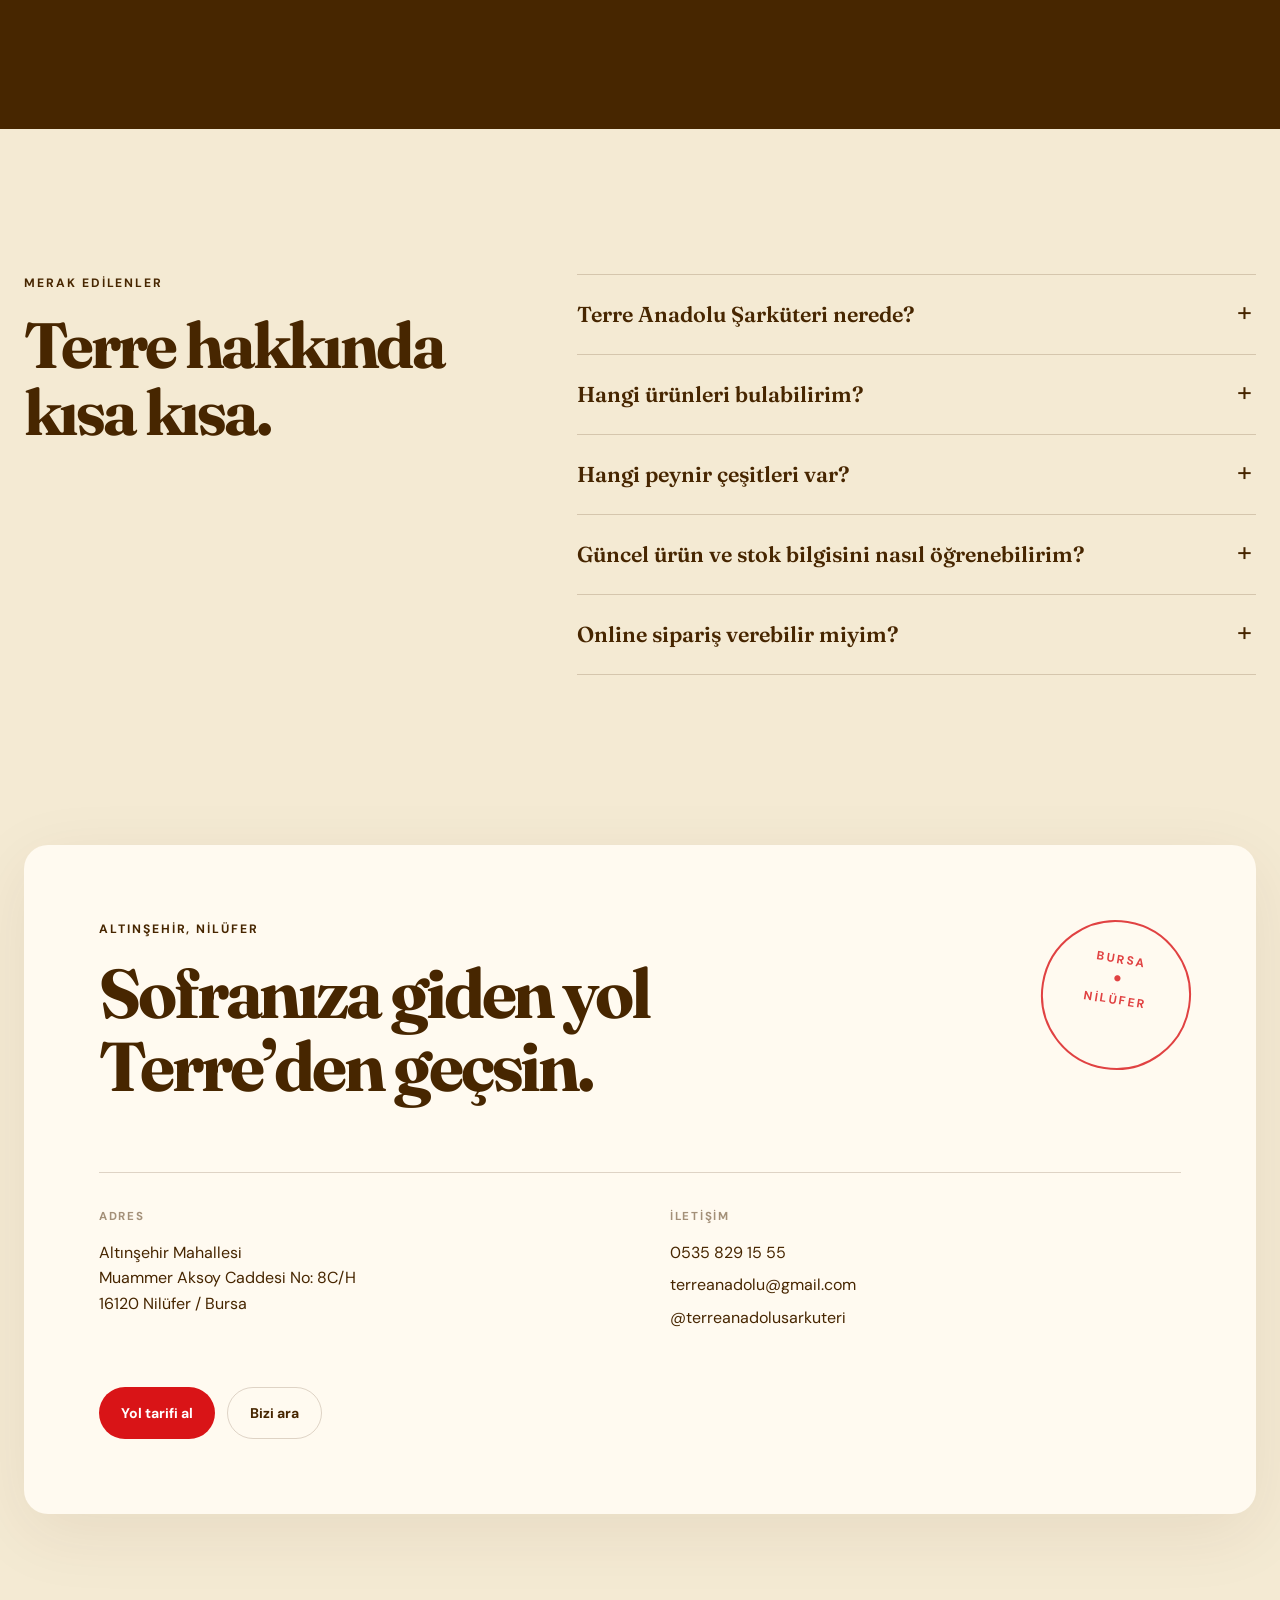
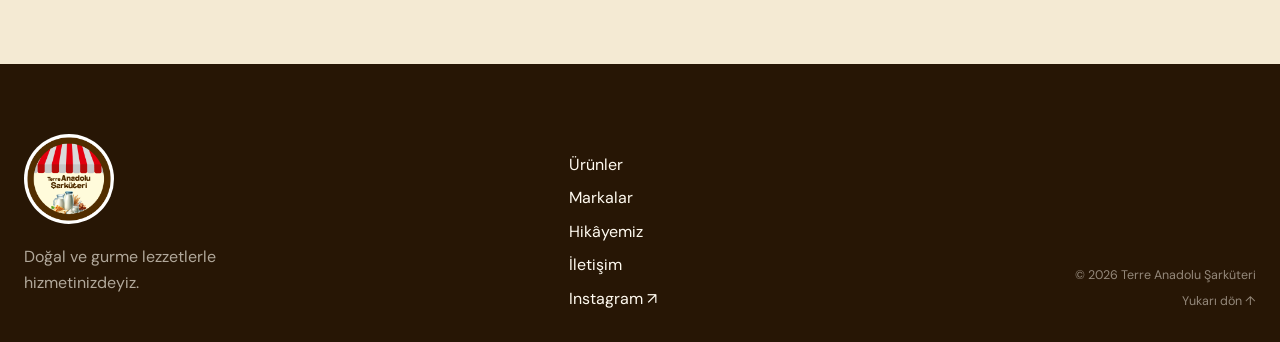
==== commit 6a3ddc57: "Target competitor keyword gaps on homepage" ====
--- a/index.html
+++ b/index.html
@@ -5,16 +5,16 @@
     <meta name="viewport" content="width=device-width, initial-scale=1.0" />
     <meta
       name="description"
-      content="Bursa Nilüfer'de şarküteri lezzetleri: peynir, günlük süt, yoğurt, yufka, mantı, sucuk, reçel, sirke ve baharat Terre Anadolu Şarküteri'de."
+      content="Bursa Nilüfer'de Kars eski kaşarı, İzmir tulum peyniri, peynir çeşitleri, günlük süt, yoğurt ve doğal şarküteri ürünleri Terre Anadolu Şarküteri'de."
     />
     <meta name="robots" content="index, follow, max-image-preview:large" />
     <meta name="theme-color" content="#f4ead3" />
     <link rel="canonical" href="https://terreanadolusarkuteri.com/" />
     <link rel="preload" as="image" href="assets/terre-hero.webp" type="image/webp" fetchpriority="high" />
-    <meta property="og:title" content="Bursa Şarküteri | Terre Anadolu Şarküteri – Nilüfer" />
+    <meta property="og:title" content="Bursa Peynir ve Şarküteri | Terre Anadolu Şarküteri – Nilüfer" />
     <meta
       property="og:description"
-      content="Bursa Nilüfer’de doğal ve gurme şarküteri ürünleri, özenle seçilmiş Anadolu lezzetleri ve mahalle sıcaklığı."
+      content="Bursa Nilüfer’de Kars eski kaşarı, İzmir tulum peyniri, günlük süt ürünleri ve özenle seçilmiş Anadolu lezzetleri."
     />
     <meta property="og:type" content="website" />
     <meta property="og:locale" content="tr_TR" />
@@ -25,10 +25,10 @@
     <meta property="og:image:height" content="887" />
     <meta property="og:image:alt" content="Terre Anadolu Şarküteri'nin Anadolu lezzetleri seçkisi" />
     <meta name="twitter:card" content="summary_large_image" />
-    <meta name="twitter:title" content="Bursa Şarküteri | Terre Anadolu Şarküteri – Nilüfer" />
+    <meta name="twitter:title" content="Bursa Peynir ve Şarküteri | Terre Anadolu Şarküteri – Nilüfer" />
     <meta
       name="twitter:description"
-      content="Bursa Nilüfer’de doğal ve gurme şarküteri ürünleri, özenle seçilmiş Anadolu lezzetleri ve mahalle sıcaklığı."
+      content="Bursa Nilüfer’de Kars eski kaşarı, İzmir tulum peyniri, günlük süt ürünleri ve özenle seçilmiş Anadolu lezzetleri."
     />
     <meta name="twitter:image" content="https://terreanadolusarkuteri.com/assets/terre-hero.jpg" />
     <!-- Google tag (gtag.js) -->
@@ -46,11 +46,11 @@
     <link rel="preconnect" href="https://fonts.googleapis.com" />
     <link rel="preconnect" href="https://fonts.gstatic.com" crossorigin />
     <link
-      href="https://fonts.googleapis.com/css2?family=DM+Sans:wght@400;500;600;700&family=Fraunces:opsz,wght@9..144,600;9..144,700&display=swap"
+      href="https://fonts.googleapis.com/css2?family=DM+Sans:wght@400;500;600;700&amp;family=Fraunces:opsz,wght@9..144,600;9..144,700&amp;display=swap"
       rel="stylesheet"
     />
     <link rel="stylesheet" href="styles.css" />
-    <title>Bursa Şarküteri | Terre Anadolu Şarküteri – Nilüfer</title>
+    <title>Bursa Peynir ve Şarküteri | Terre Anadolu Şarküteri – Nilüfer</title>
     <script type="application/ld+json">
       {
         "@context": "https://schema.org",
@@ -92,8 +92,8 @@
               "@type": "OfferCatalog",
               "name": "Şarküteri ürünleri",
               "itemListElement": [
-                { "@type": "OfferCatalog", "name": "Peynir çeşitleri" },
-                { "@type": "OfferCatalog", "name": "Süt ve kahvaltılık ürünler" },
+                { "@type": "OfferCatalog", "name": "Kars eski kaşarı, İzmir tulum ve peynir çeşitleri" },
+                { "@type": "OfferCatalog", "name": "Günlük süt, yoğurt ve kahvaltılık ürünler" },
                 { "@type": "OfferCatalog", "name": "Yufka, mantı ve erişte" },
                 { "@type": "OfferCatalog", "name": "Reçel, sirke ve meyve özleri" },
                 { "@type": "OfferCatalog", "name": "Bakliyat ve baharat" }
@@ -134,6 +134,14 @@
               },
               {
                 "@type": "Question",
+                "name": "Hangi peynir çeşitleri var?",
+                "acceptedAnswer": {
+                  "@type": "Answer",
+                  "text": "Peynir seçkimizde Kars eski kaşarı, İzmir tulum peyniri, Ezine, Mihaliç, isli örgü ve hellim bulunur. Güncel çeşit, fiyat ve stok bilgisi için bizi arayabilir veya WhatsApp üzerinden yazabilirsiniz."
+                }
+              },
+              {
+                "@type": "Question",
                 "name": "Güncel ürün ve stok bilgisini nasıl öğrenebilirim?",
                 "acceptedAnswer": {
                   "@type": "Answer",
@@ -195,10 +203,10 @@
         <div class="hero-shade"></div>
         <div class="hero-content">
           <p class="eyebrow light">Altınşehir, Nilüfer’in yerel şarküterisi</p>
-          <h1 id="hero-title">Bursa’da şarküteri<br /><em>lezzetlerinin adresi.</em></h1>
+          <h1 id="hero-title">Bursa’da iyi peynir,<br /><em>iyi şarküteri.</em></h1>
           <p class="hero-copy">
-            Terre Anadolu Şarküteri’nde taze süt ürünlerinden ev yapımı lezzetlere, özenle seçtiğimiz doğal ve
-            gurme ürünlerle hizmetinizdeyiz.
+            Nilüfer’de Kars eski kaşarı, İzmir tulum peyniri, günlük süt ürünleri ve özenle seçtiğimiz doğal
+            Anadolu lezzetleriyle hizmetinizdeyiz.
           </p>
           <div class="hero-actions">
             <a class="button button-primary" href="#urunler">Lezzetleri keşfet</a>
@@ -238,9 +246,9 @@
           <div class="section-heading reveal">
             <div>
               <p class="eyebrow">Raflarımızdan</p>
-              <h2 id="products-title">Her gün taze,<br />her lokmada tanıdık.</h2>
+              <h2 id="products-title">Peynir, süt ürünleri<br />ve şarküteri lezzetleri.</h2>
             </div>
-            <p>Bursa’da günlük kahvaltınızdan özenli sofralara, Anadolu’nun sevilen şarküteri tatları burada.</p>
+            <p>Günlük kahvaltınızdan özenli sofralara; sevilen peynir çeşitleri, süt ürünleri ve Anadolu tatları burada.</p>
           </div>
 
           <div class="product-grid">
@@ -251,7 +259,7 @@
               </div>
               <div>
                 <h3>Peynir Çeşitleri</h3>
-                <p>Ezine, Mihaliç, Kars eski kaşar, İzmir tulum, isli örgü, hellim ve daha fazlası.</p>
+                <p>Ezine, Mihaliç, Kars eski kaşarı, İzmir tulum peyniri, isli örgü, hellim ve daha fazlası.</p>
               </div>
             </article>
 
@@ -261,7 +269,7 @@
                 <svg viewBox="0 0 64 64"><path d="M8 28 43 10l13 18v25H8V28Z"/><path d="M8 28h48M38 38h.1M22 43h.1M47 47h.1"/></svg>
               </div>
               <div>
-                <h3>Kahvaltılık &amp; Şarküteri</h3>
+                <h3>Süt Ürünleri &amp; Kahvaltılık</h3>
                 <p>Günlük süt, manda-inek yoğurdu, tereyağı, köy yumurtası, bal, zeytin ve fermente sucuk.</p>
               </div>
             </article>
@@ -395,6 +403,14 @@
             <p>
               Günlük süt, manda-inek yoğurdu, el açması yufka, mantı, erişte, peynir çeşitleri, doğal tereyağı,
               fermente sucuk, reçel, sirke, pekmez, meyve özü, salça, tahin, bakliyat ve baharat sunuyoruz.
+            </p>
+          </details>
+          <details>
+            <summary>Hangi peynir çeşitleri var?</summary>
+            <p>
+              Peynir seçkimizde Kars eski kaşarı, İzmir tulum peyniri, Ezine, Mihaliç, isli örgü ve hellim
+              bulunur. Güncel çeşit, peynir fiyatları ve stok bilgisi için bizi arayabilir veya WhatsApp’tan
+              yazabilirsiniz.
             </p>
           </details>
           <details>
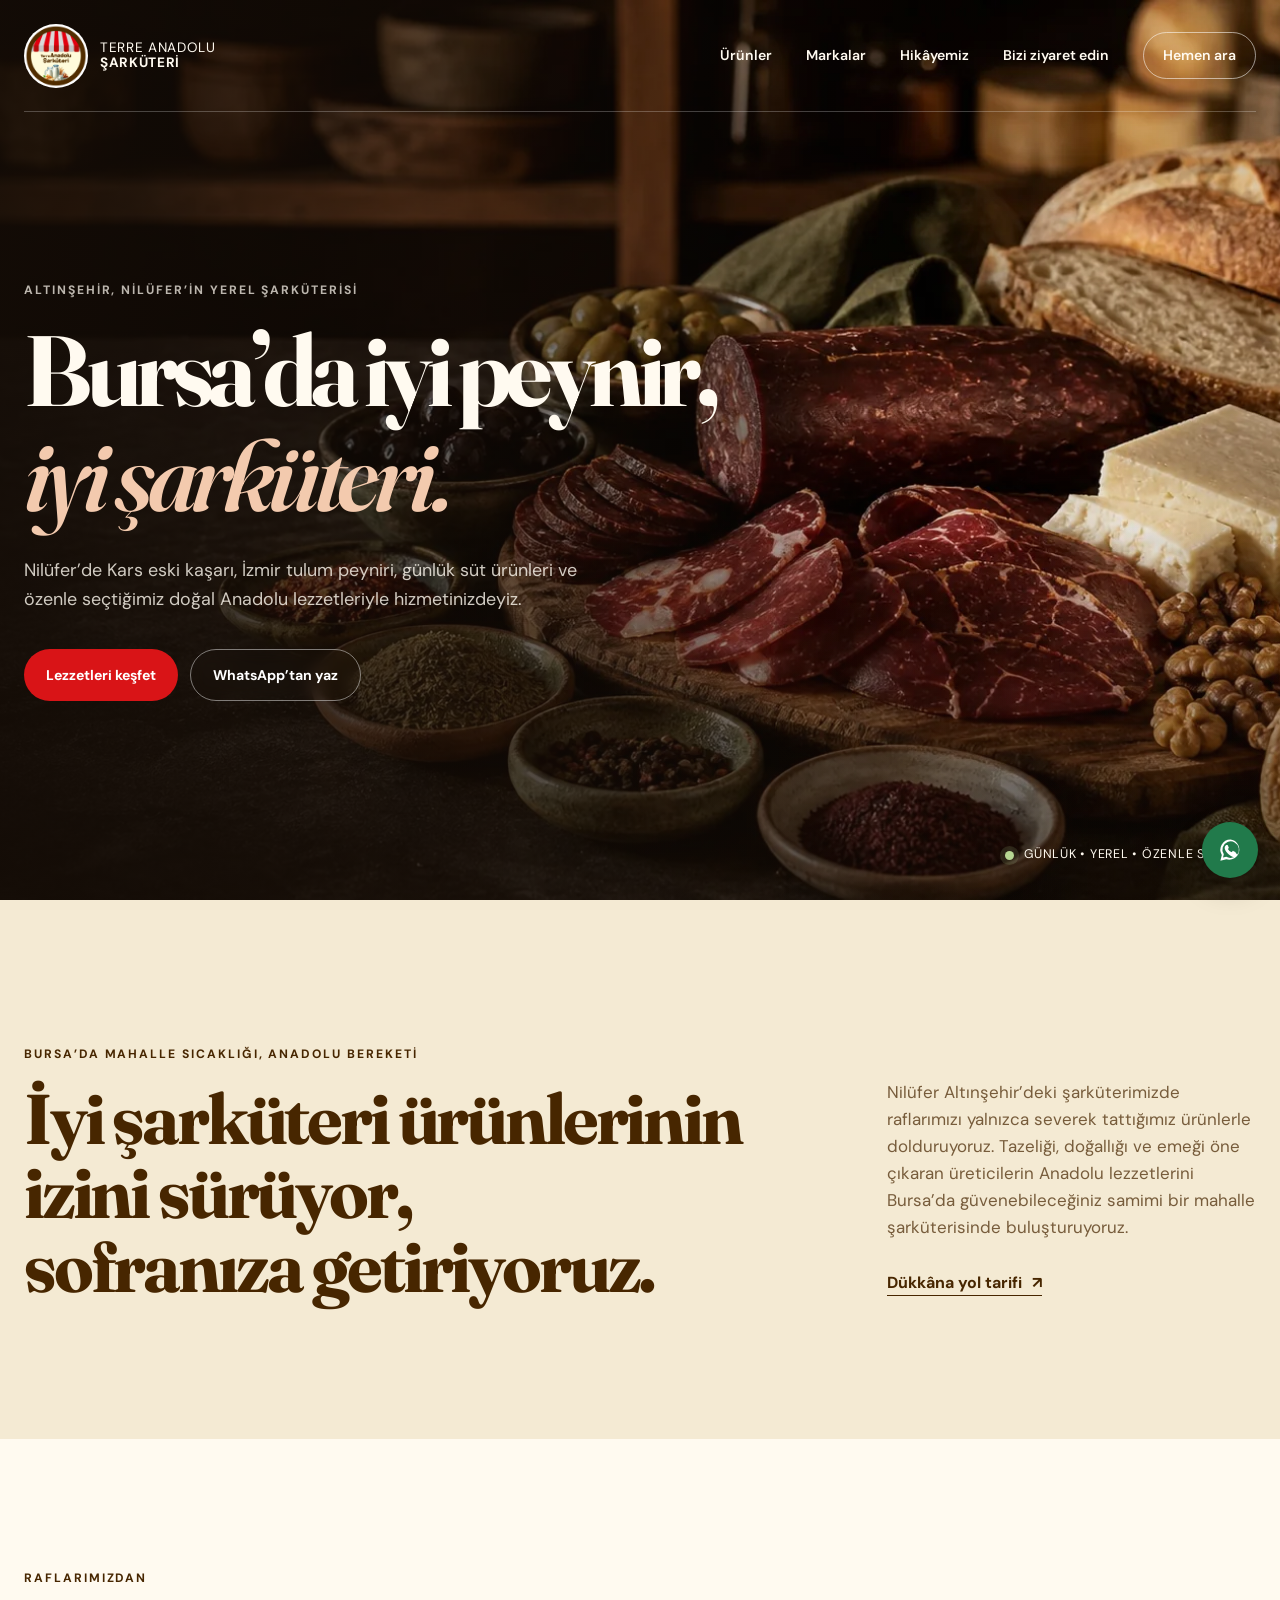
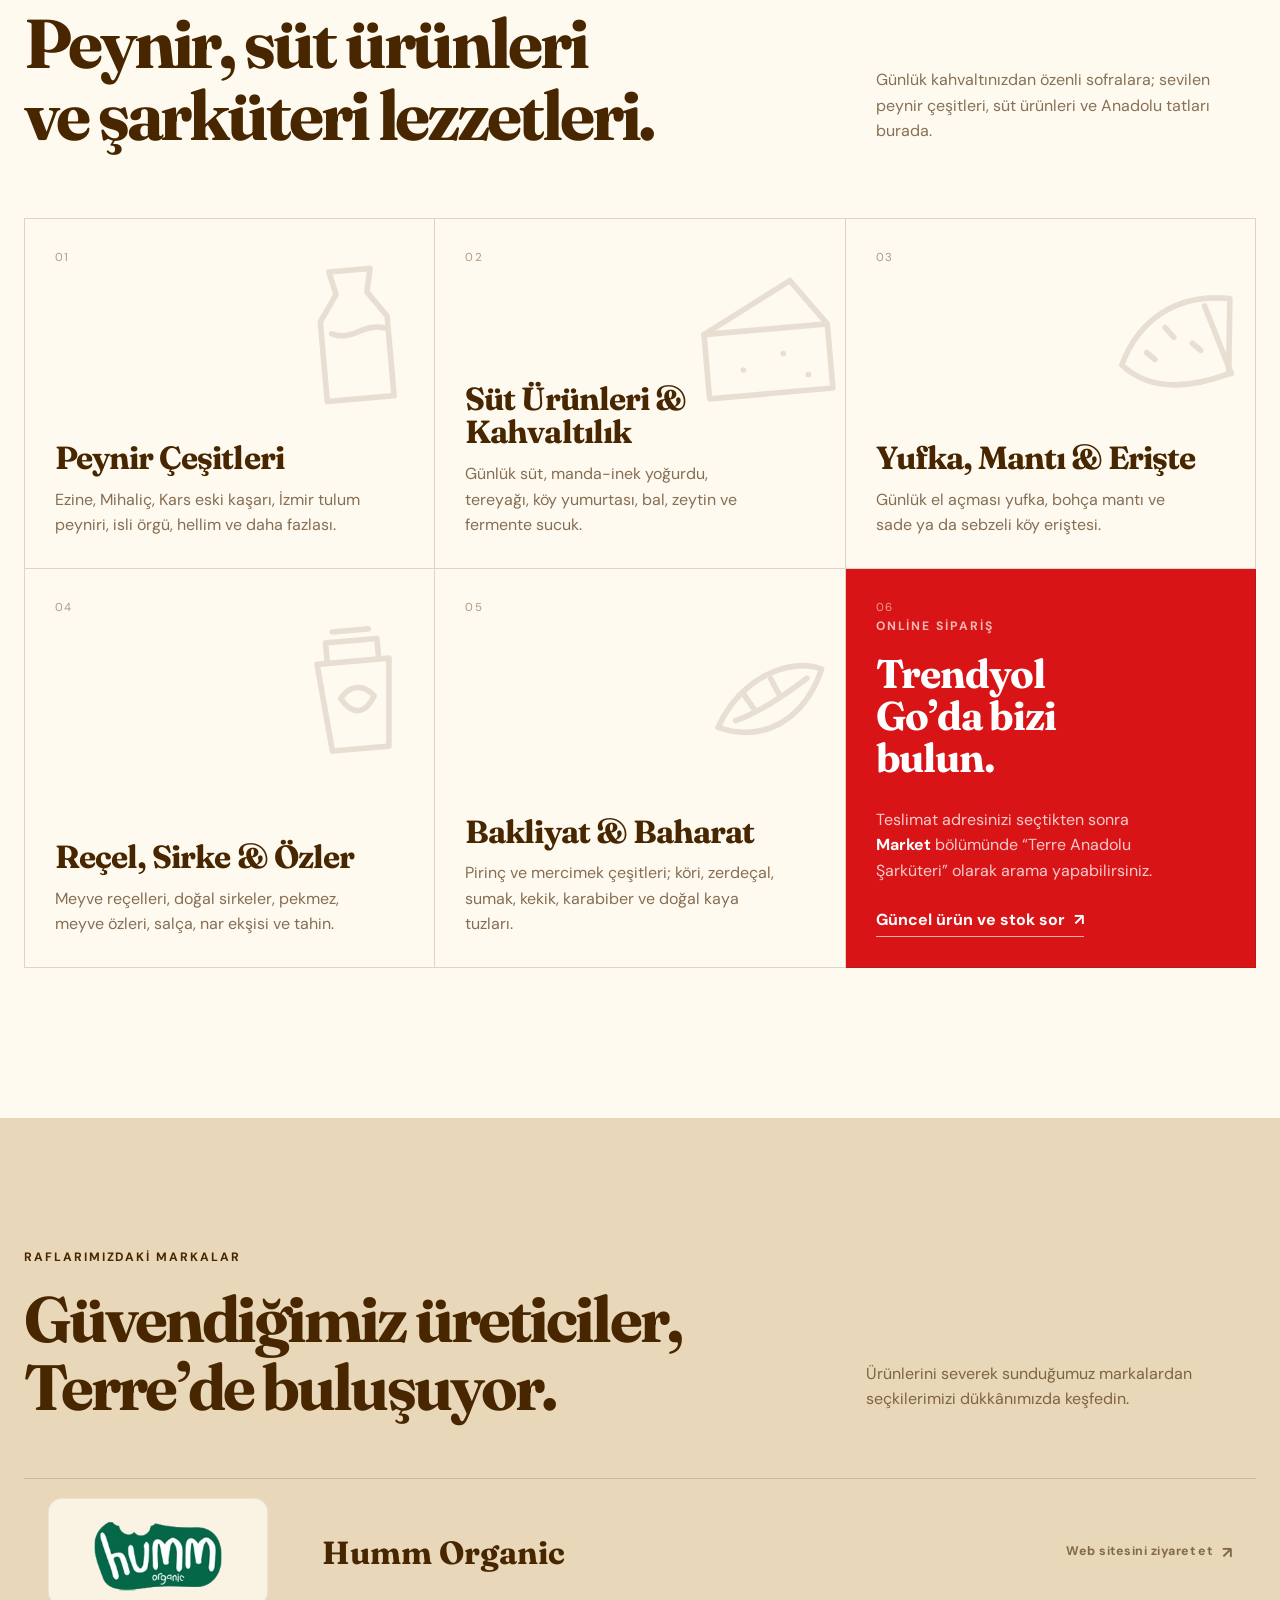
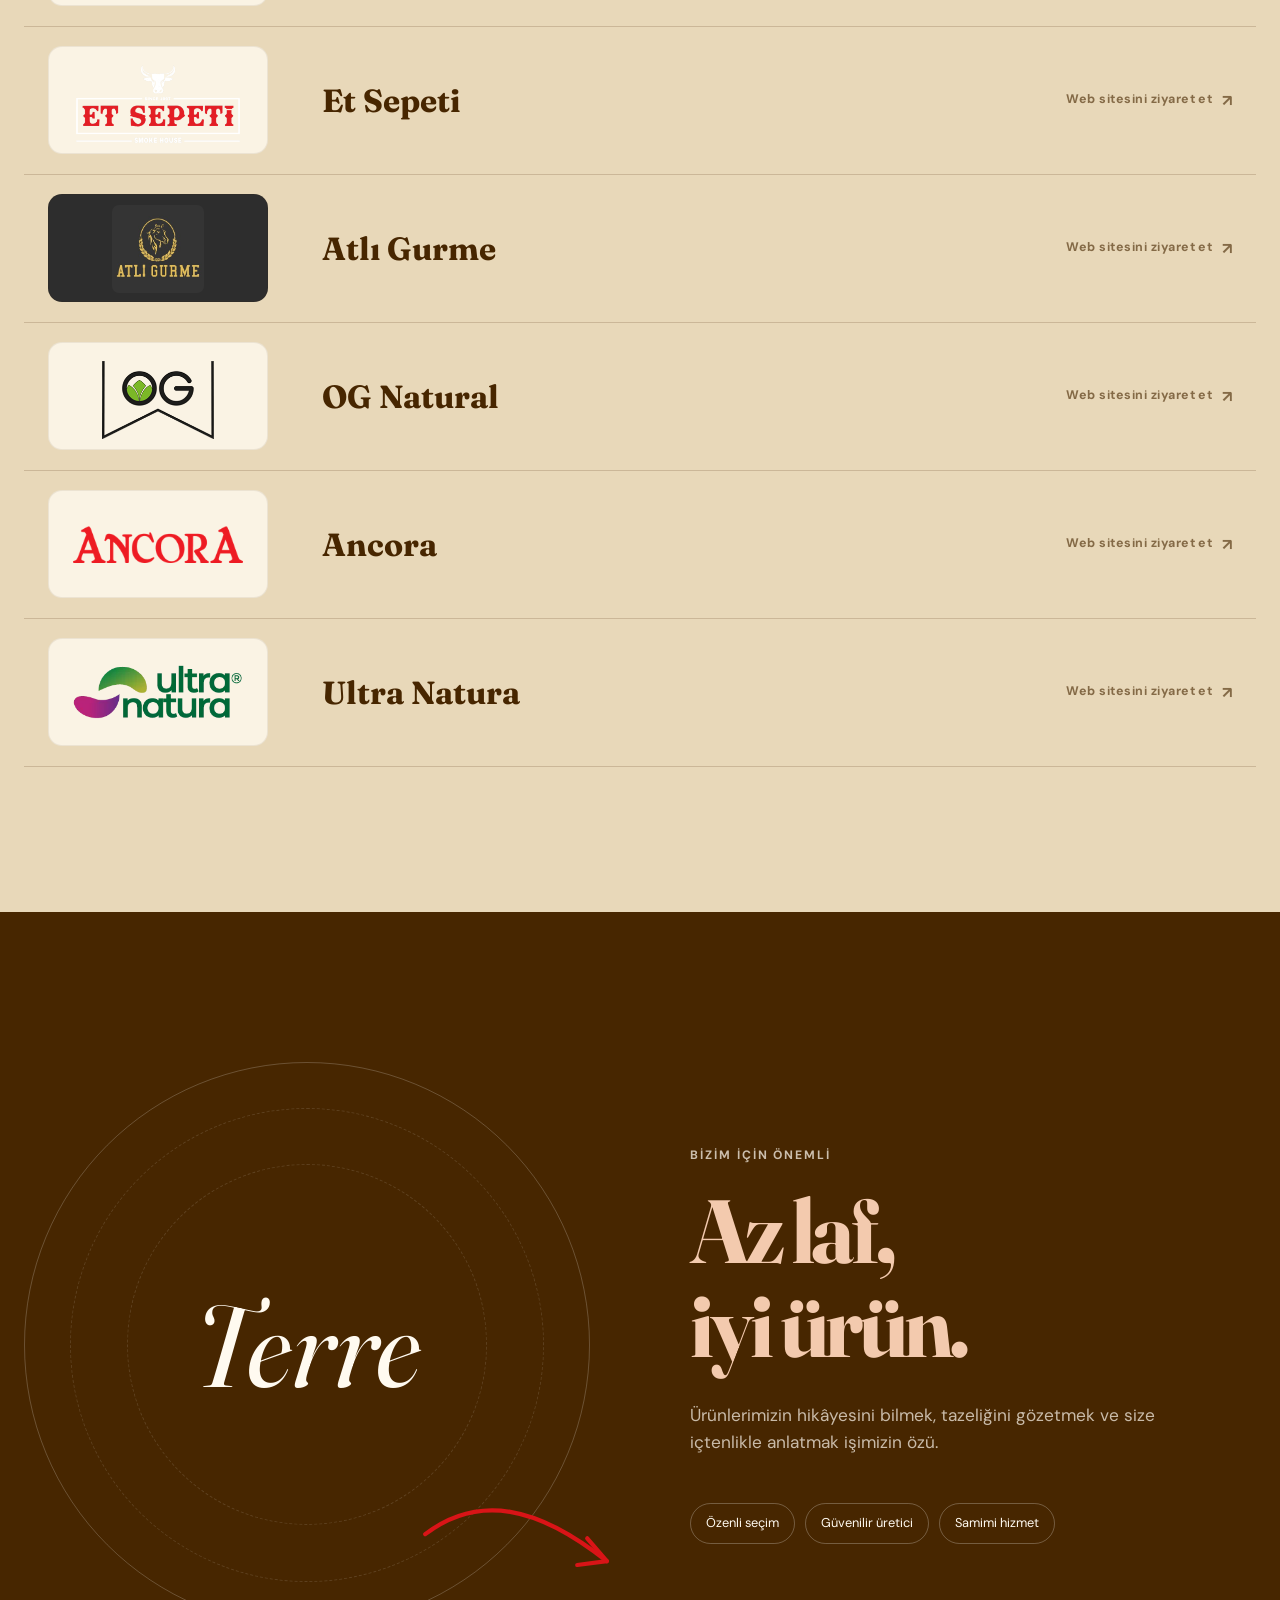
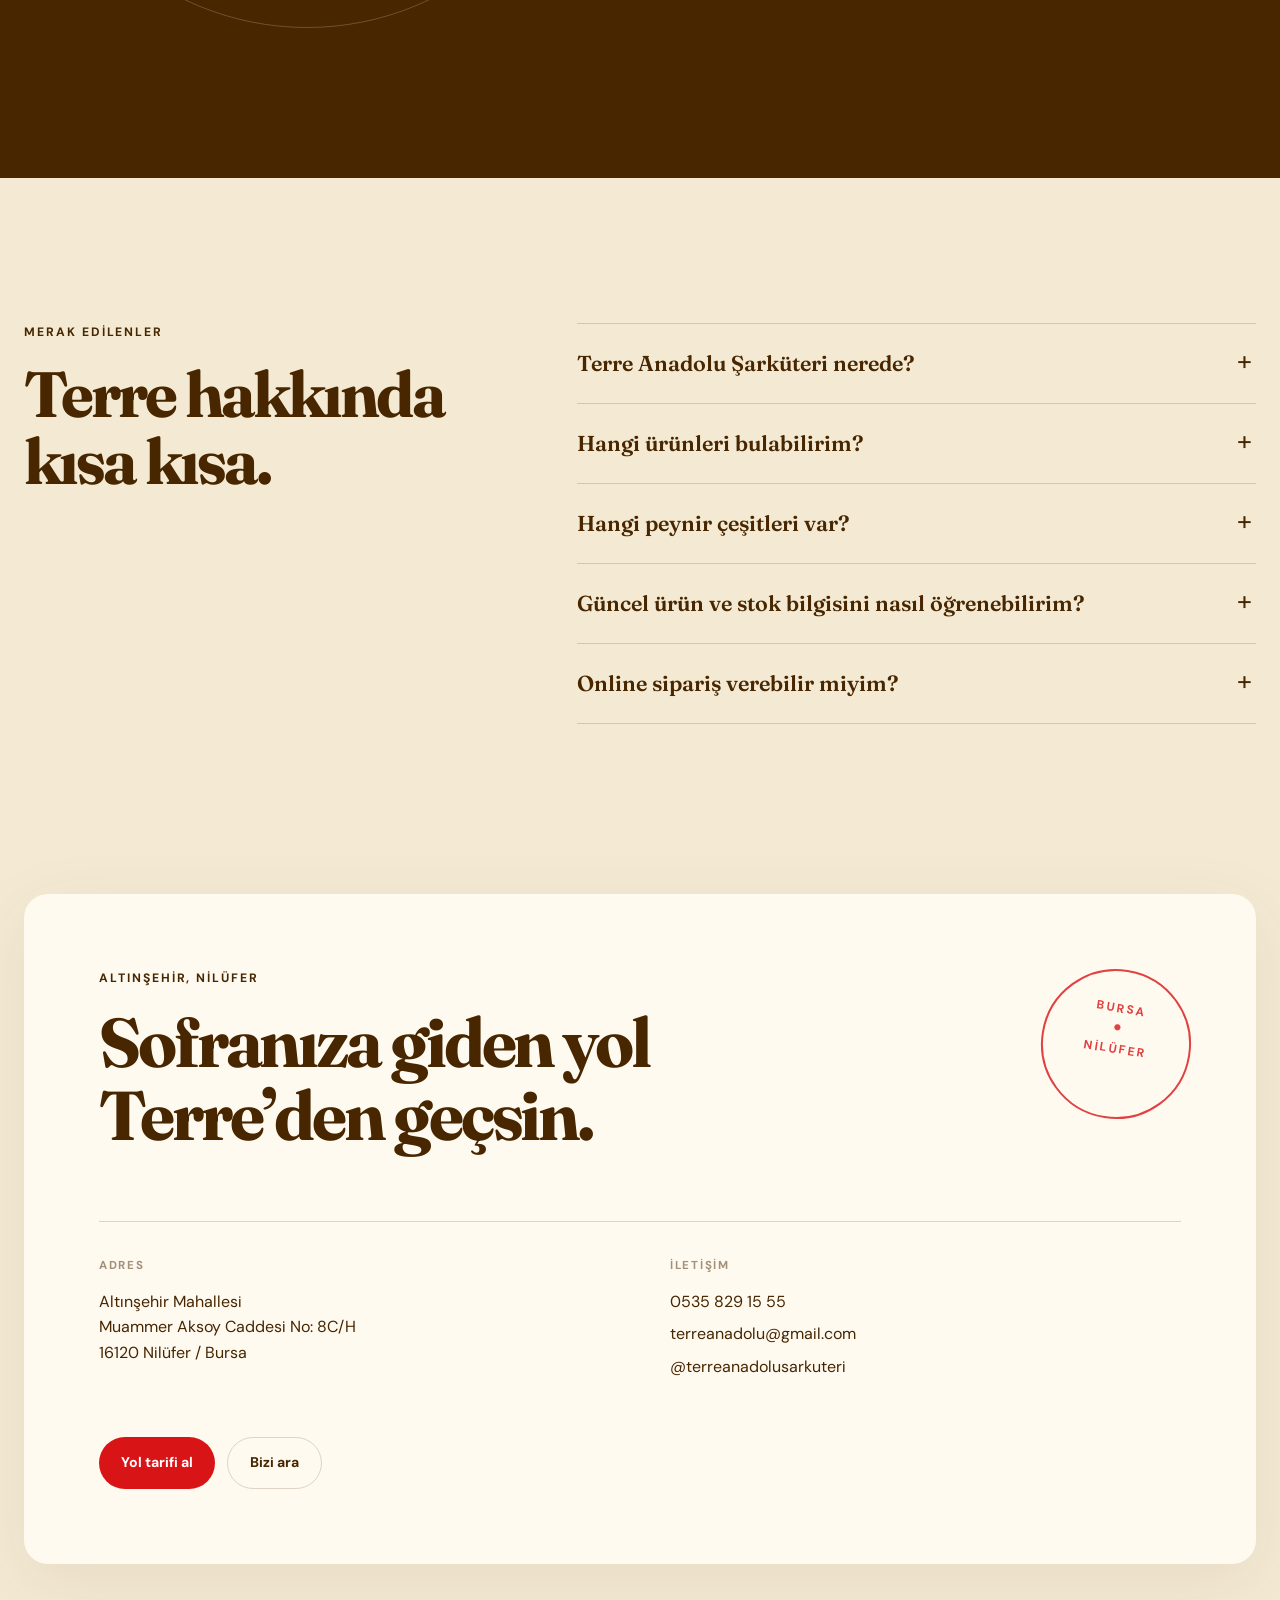
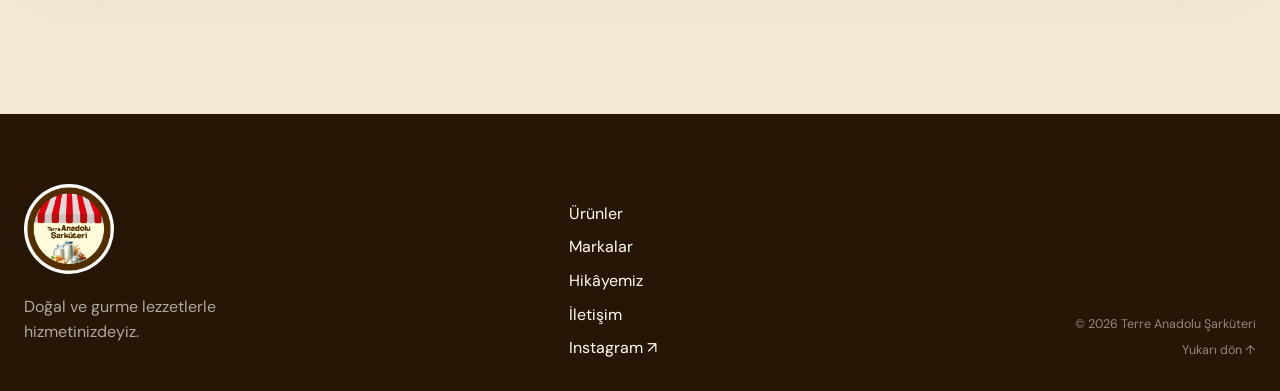
==== commit f970f933: "Improve AI search and agent readiness" ====
--- a/index.html
+++ b/index.html
@@ -10,6 +10,8 @@
     <meta name="robots" content="index, follow, max-image-preview:large" />
     <meta name="theme-color" content="#f4ead3" />
     <link rel="canonical" href="https://terreanadolusarkuteri.com/" />
+    <link rel="alternate" type="text/plain" href="https://terreanadolusarkuteri.com/llms.txt" title="AI ve arama sistemleri için işletme özeti" />
+    <link rel="alternate" type="application/ld+json" href="https://terreanadolusarkuteri.com/catalog.json" title="Makine tarafından okunabilir ürün kataloğu" />
     <link rel="preload" as="image" href="assets/terre-hero.webp" type="image/webp" fetchpriority="high" />
     <meta property="og:title" content="Bursa Peynir ve Şarküteri | Terre Anadolu Şarküteri – Nilüfer" />
     <meta
@@ -69,6 +71,13 @@
             ],
             "telephone": "+90 535 829 15 55",
             "email": "terreanadolu@gmail.com",
+            "contactPoint": {
+              "@type": "ContactPoint",
+              "contactType": "customer service",
+              "telephone": "+90 535 829 15 55",
+              "availableLanguage": "tr",
+              "url": "https://wa.me/905358291555?text=Merhaba%20Terre%20Anadolu%20%C5%9Eark%C3%BCteri%2C%20g%C3%BCncel%20%C3%BCr%C3%BCn%20ve%20stok%20bilgisi%20almak%20istiyorum."
+            },
             "hasMap": "https://www.google.com/maps/place/Terre+Anadolu+%C5%9Eark%C3%BCteri/@40.2277712,28.9210032,17z/data=!3m1!4b1!4m6!3m5!1s0x14ca13e2b9bfb135:0xda5446d1878a542a!8m2!3d40.2277712!4d28.9235781!16s%2Fg%2F11mrmwdmp8",
             "geo": {
               "@type": "GeoCoordinates",
@@ -88,6 +97,19 @@
               "name": "Nilüfer, Bursa"
             },
             "priceRange": "₺₺",
+            "currenciesAccepted": "TRY",
+            "knowsAbout": [
+              "Kars eski kaşarı",
+              "İzmir tulum peyniri",
+              "Ezine peyniri",
+              "Mihaliç peyniri",
+              "Günlük süt ve yoğurt",
+              "Doğal tereyağı",
+              "Fermente sucuk",
+              "El açması yufka, mantı ve erişte",
+              "Reçel, sirke, pekmez ve meyve özleri",
+              "Bakliyat ve baharat"
+            ],
             "hasOfferCatalog": {
               "@type": "OfferCatalog",
               "name": "Şarküteri ürünleri",
@@ -99,6 +121,18 @@
                 { "@type": "OfferCatalog", "name": "Bakliyat ve baharat" }
               ]
             },
+            "potentialAction": [
+              {
+                "@type": "CommunicateAction",
+                "name": "WhatsApp üzerinden güncel ürün ve stok sor",
+                "target": "https://wa.me/905358291555?text=Merhaba%20Terre%20Anadolu%20%C5%9Eark%C3%BCteri%2C%20g%C3%BCncel%20%C3%BCr%C3%BCn%20ve%20stok%20bilgisi%20almak%20istiyorum."
+              },
+              {
+                "@type": "ViewAction",
+                "name": "Yol tarifi al",
+                "target": "https://www.google.com/maps/place/Terre+Anadolu+%C5%9Eark%C3%BCteri/@40.2277712,28.9210032,17z/data=!3m1!4b1!4m6!3m5!1s0x14ca13e2b9bfb135:0xda5446d1878a542a!8m2!3d40.2277712!4d28.9235781!16s%2Fg%2F11mrmwdmp8"
+              }
+            ],
             "sameAs": [
               "https://www.instagram.com/terreanadolusarkuteri/",
               "https://www.google.com/maps/place/Terre+Anadolu+%C5%9Eark%C3%BCteri/@40.2277712,28.9210032,17z/data=!3m1!4b1!4m6!3m5!1s0x14ca13e2b9bfb135:0xda5446d1878a542a!8m2!3d40.2277712!4d28.9235781!16s%2Fg%2F11mrmwdmp8"
@@ -313,6 +347,12 @@
                 <p class="eyebrow light">Online sipariş</p>
                 <h3>Trendyol Go’da bizi bulun.</h3>
                 <p class="order-note">Teslimat adresinizi seçtikten sonra <strong>Market</strong> bölümünde “Terre Anadolu Şarküteri” olarak arama yapabilirsiniz.</p>
+                <a
+                  class="order-link"
+                  href="https://wa.me/905358291555?text=Merhaba%20Terre%20Anadolu%20%C5%9Eark%C3%BCteri%2C%20g%C3%BCncel%20%C3%BCr%C3%BCn%20ve%20stok%20bilgisi%20almak%20istiyorum."
+                  target="_blank"
+                  rel="noreferrer"
+                >Güncel ürün ve stok sor <span aria-hidden="true">↗</span></a>
               </div>
             </article>
           </div>
--- a/styles.css
+++ b/styles.css
@@ -123,6 +123,9 @@
 .ask-card .card-index { color: rgba(255,255,255,.55); }
 .ask-card .order-note { max-width: 285px; color: rgba(255,255,255,.78); }
 .ask-card .order-note strong { color: white; }
+.ask-card .order-link { display: inline-flex; align-items: center; gap: 9px; margin-top: 24px; padding-bottom: 3px; border-bottom: 1px solid rgba(255,255,255,.65); color: white; font-weight: 700; }
+.ask-card .order-link span { transition: transform .2s; }
+.ask-card .order-link:hover span { transform: translate(3px,-3px); }
 
 .brands-section { padding: 130px 0 145px; background: #e8d8b9; }
 .brands-heading { margin-bottom: 58px; display: flex; align-items: end; justify-content: space-between; gap: 50px; }
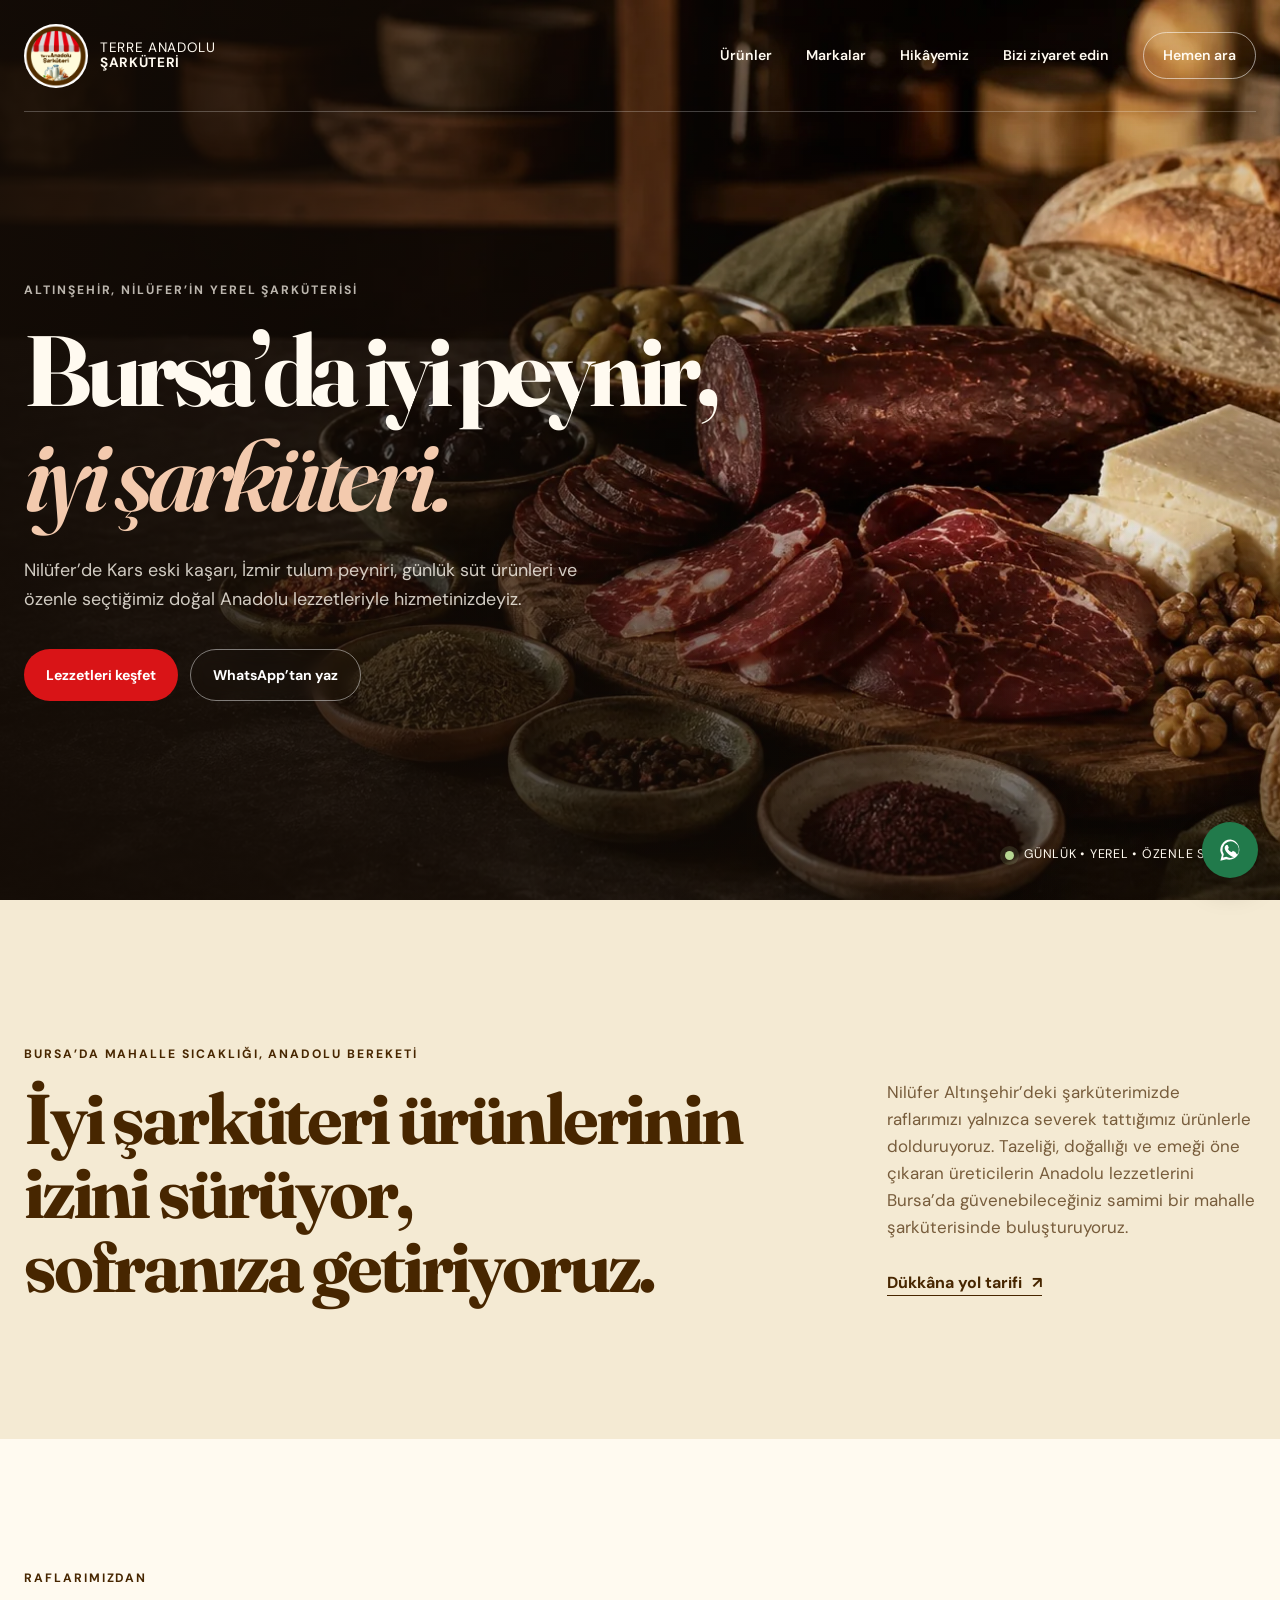
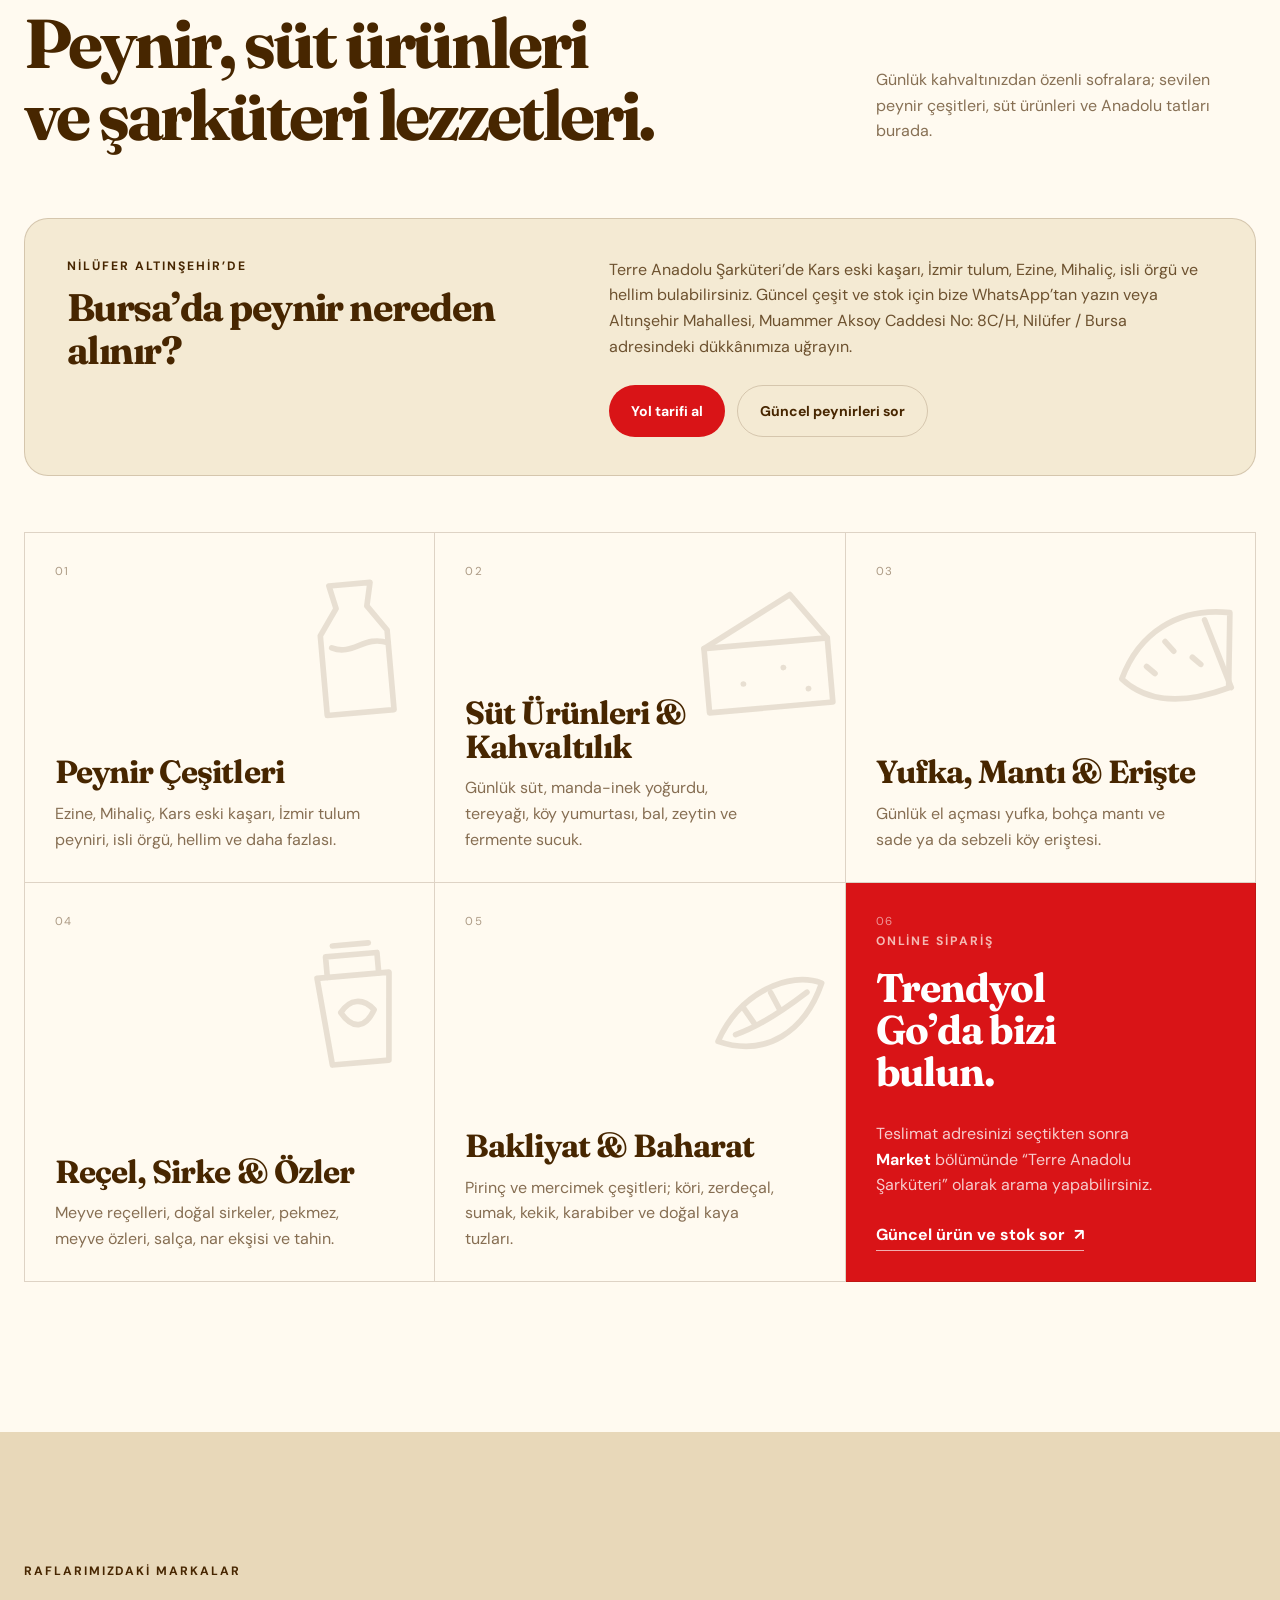
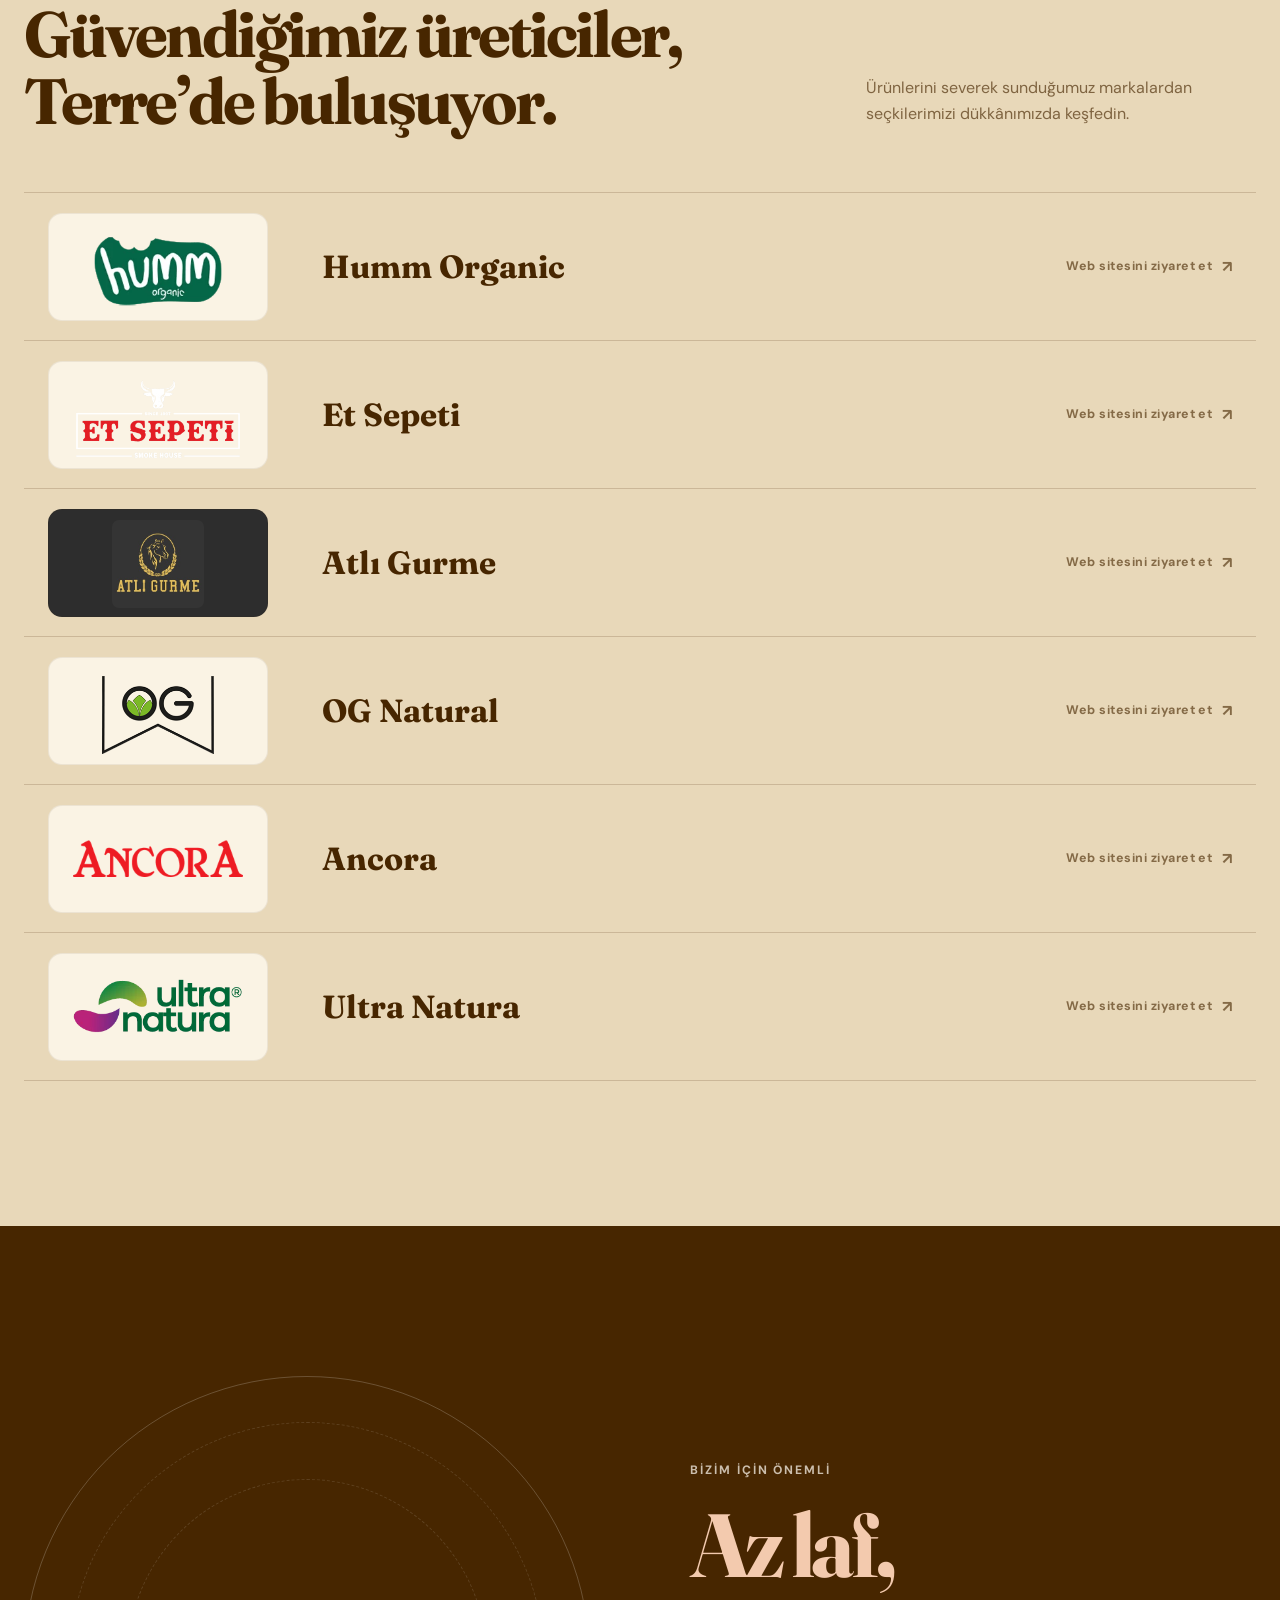
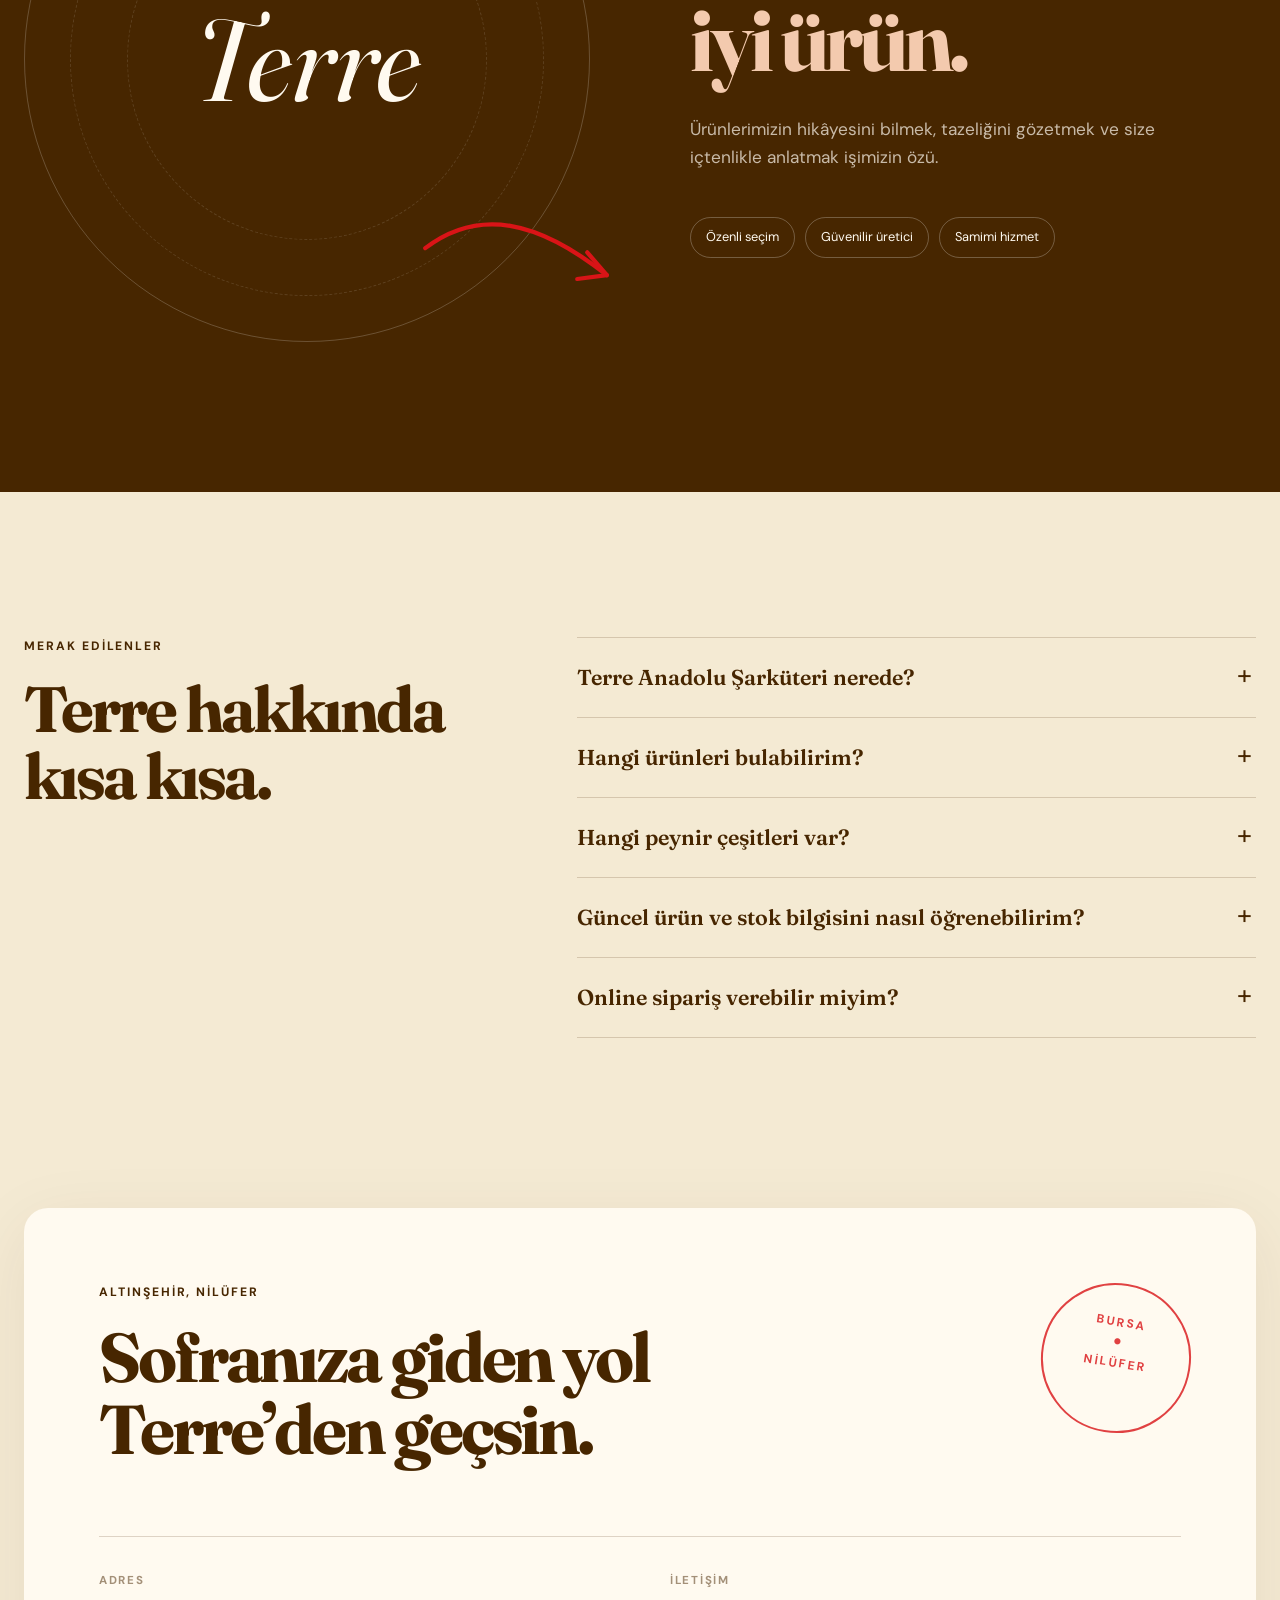
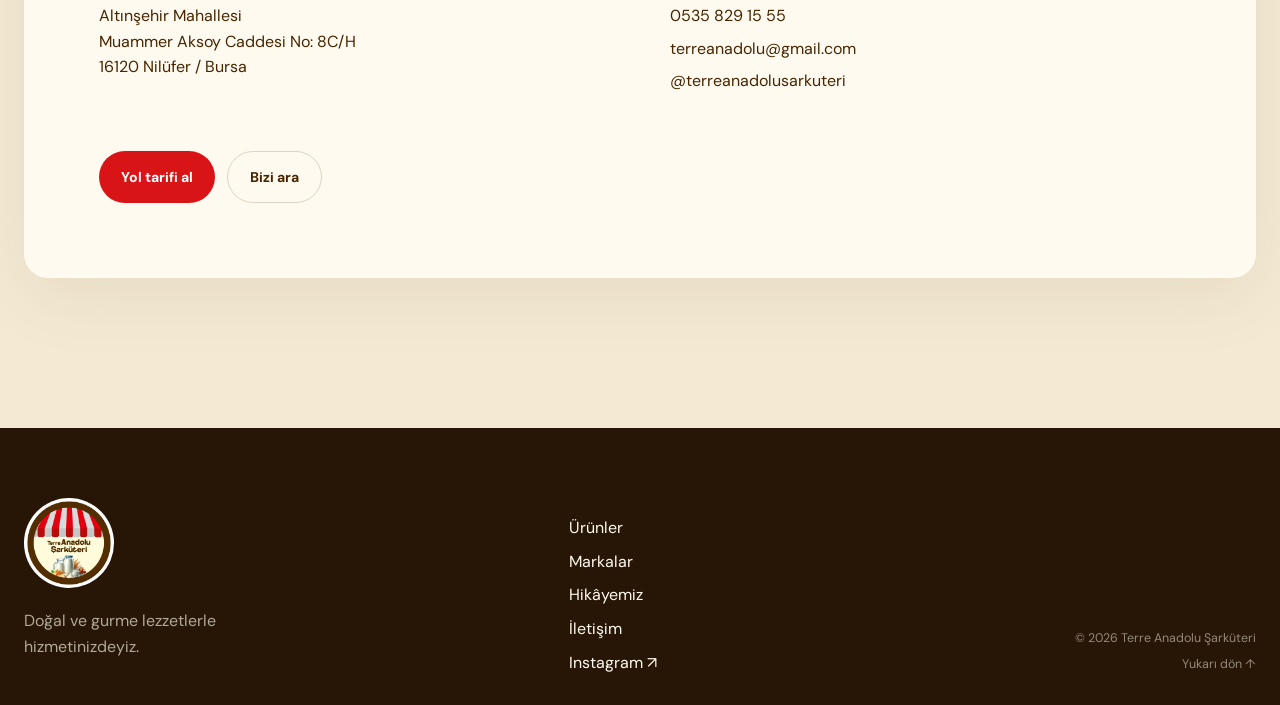
==== commit 8ee5632e: "Add local cheese shopping section" ====
--- a/index.html
+++ b/index.html
@@ -285,6 +285,34 @@
             <p>Günlük kahvaltınızdan özenli sofralara; sevilen peynir çeşitleri, süt ürünleri ve Anadolu tatları burada.</p>
           </div>
 
+          <div class="cheese-location reveal">
+            <div>
+              <p class="eyebrow">Nilüfer Altınşehir’de</p>
+              <h3>Bursa’da peynir nereden alınır?</h3>
+            </div>
+            <div class="cheese-location-copy">
+              <p>
+                Terre Anadolu Şarküteri’de Kars eski kaşarı, İzmir tulum, Ezine, Mihaliç, isli örgü ve hellim
+                bulabilirsiniz. Güncel çeşit ve stok için bize WhatsApp’tan yazın veya Altınşehir Mahallesi,
+                Muammer Aksoy Caddesi No: 8C/H, Nilüfer / Bursa adresindeki dükkânımıza uğrayın.
+              </p>
+              <div class="cheese-location-actions">
+                <a
+                  class="button button-primary"
+                  href="https://www.google.com/maps/place/Terre+Anadolu+%C5%9Eark%C3%BCteri/@40.2277712,28.9210032,17z/data=!3m1!4b1!4m6!3m5!1s0x14ca13e2b9bfb135:0xda5446d1878a542a!8m2!3d40.2277712!4d28.9235781!16s%2Fg%2F11mrmwdmp8?entry=ttu&amp;g_ep=EgoyMDI2MDcxNS4wIKXMDSoASAFQAw%3D%3D"
+                  target="_blank"
+                  rel="noreferrer"
+                >Yol tarifi al</a>
+                <a
+                  class="button button-outline"
+                  href="https://wa.me/905358291555?text=Merhaba%20Terre%20Anadolu%20%C5%9Eark%C3%BCteri%2C%20g%C3%BCncel%20peynir%20%C3%A7e%C5%9Fitleri%20ve%20stok%20bilgisi%20almak%20istiyorum."
+                  target="_blank"
+                  rel="noreferrer"
+                >Güncel peynirleri sor</a>
+              </div>
+            </div>
+          </div>
+
           <div class="product-grid">
             <article class="product-card dairy reveal">
               <span class="card-index">01</span>
--- a/styles.css
+++ b/styles.css
@@ -108,6 +108,11 @@
 .products { padding: 130px 0 150px; background: var(--paper); }
 .section-heading { margin-bottom: 66px; display: flex; justify-content: space-between; align-items: end; gap: 50px; }
 .section-heading > p { max-width: 380px; margin-bottom: 8px; color: rgba(71,38,0,.65); }
+.cheese-location { display: grid; grid-template-columns: .9fr 1.1fr; gap: 48px; margin-bottom: 56px; padding: 38px 42px; border: 1px solid var(--line); border-radius: var(--radius); background: var(--cream); }
+.cheese-location .eyebrow { margin-bottom: 10px; }
+.cheese-location h3 { margin: 0; font-family: var(--display); font-size: clamp(2rem, 3vw, 3.2rem); line-height: 1.12; letter-spacing: -.04em; }
+.cheese-location-copy p { margin: 0; color: rgba(71,38,0,.78); }
+.cheese-location-actions { display: flex; flex-wrap: wrap; gap: 12px; margin-top: 26px; }
 .product-grid { display: grid; grid-template-columns: repeat(3, 1fr); border-top: 1px solid var(--line); border-left: 1px solid var(--line); }
 .product-card { position: relative; min-height: 350px; padding: 30px; display: flex; flex-direction: column; justify-content: space-between; border-right: 1px solid var(--line); border-bottom: 1px solid var(--line); overflow: hidden; transition: background .3s, color .3s; }
 .product-card:not(.ask-card):hover { background: var(--cream); }
@@ -223,6 +228,7 @@
   .intro, .promise-grid { grid-template-columns: 1fr; gap: 55px; }
   .faq { grid-template-columns: 1fr; gap: 45px; }
   .product-grid { grid-template-columns: repeat(2, 1fr); }
+  .cheese-location { grid-template-columns: 1fr; gap: 24px; }
   .section-heading, .brands-heading { align-items: start; flex-direction: column; }
   .brand-card { grid-template-columns: 190px 1fr auto; gap: 24px; }
   .brand-logo { width: 170px; }
@@ -246,6 +252,8 @@
   .products, .brands-section, .promise, .visit { padding: 95px 0; }
   .faq { padding: 95px 0 0; }
   .product-grid { grid-template-columns: 1fr; }
+  .cheese-location { padding: 30px 24px; }
+  .cheese-location-actions { flex-direction: column; }
   .product-card { min-height: 300px; }
   .brand-card, .brand-card:hover { min-height: 128px; padding: 15px 0; grid-template-columns: 122px 1fr; gap: 8px 18px; }
   .brand-logo { grid-row: 1 / span 2; width: 122px; height: 92px; padding: 15px; }
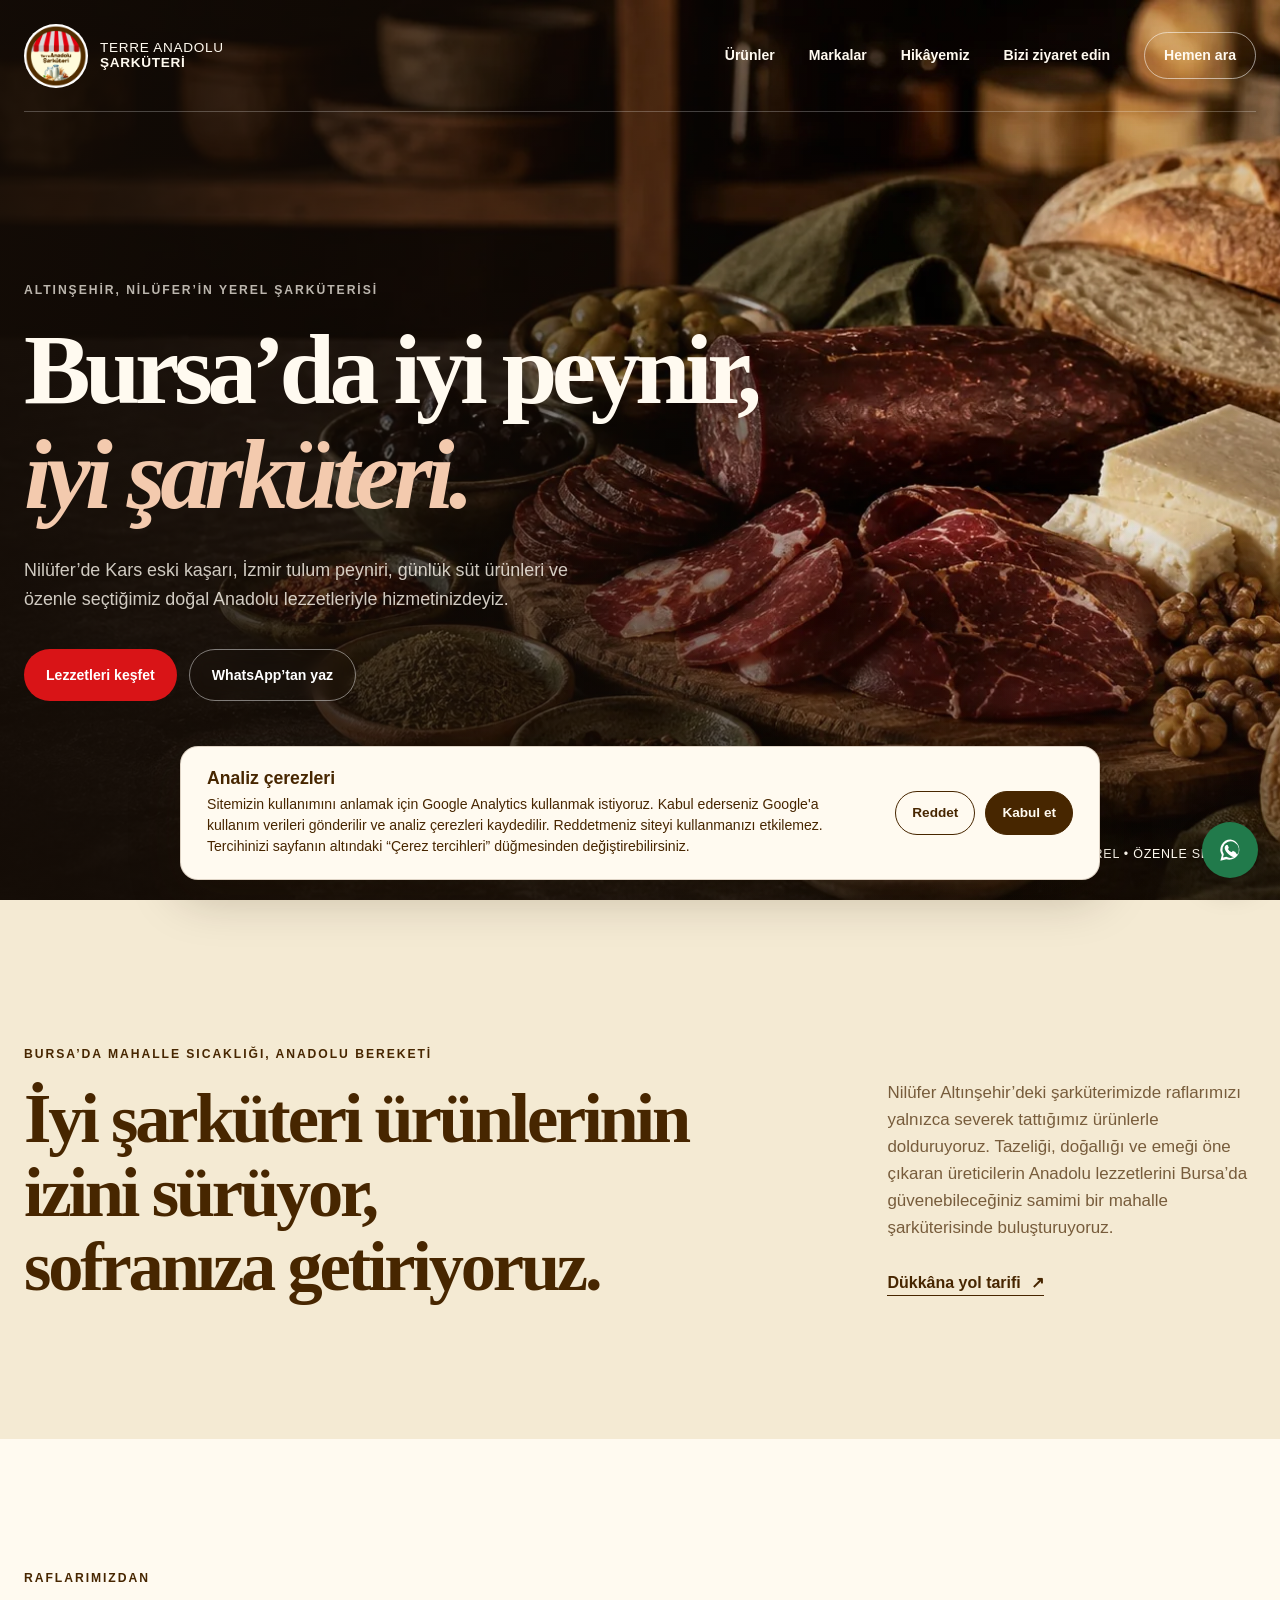
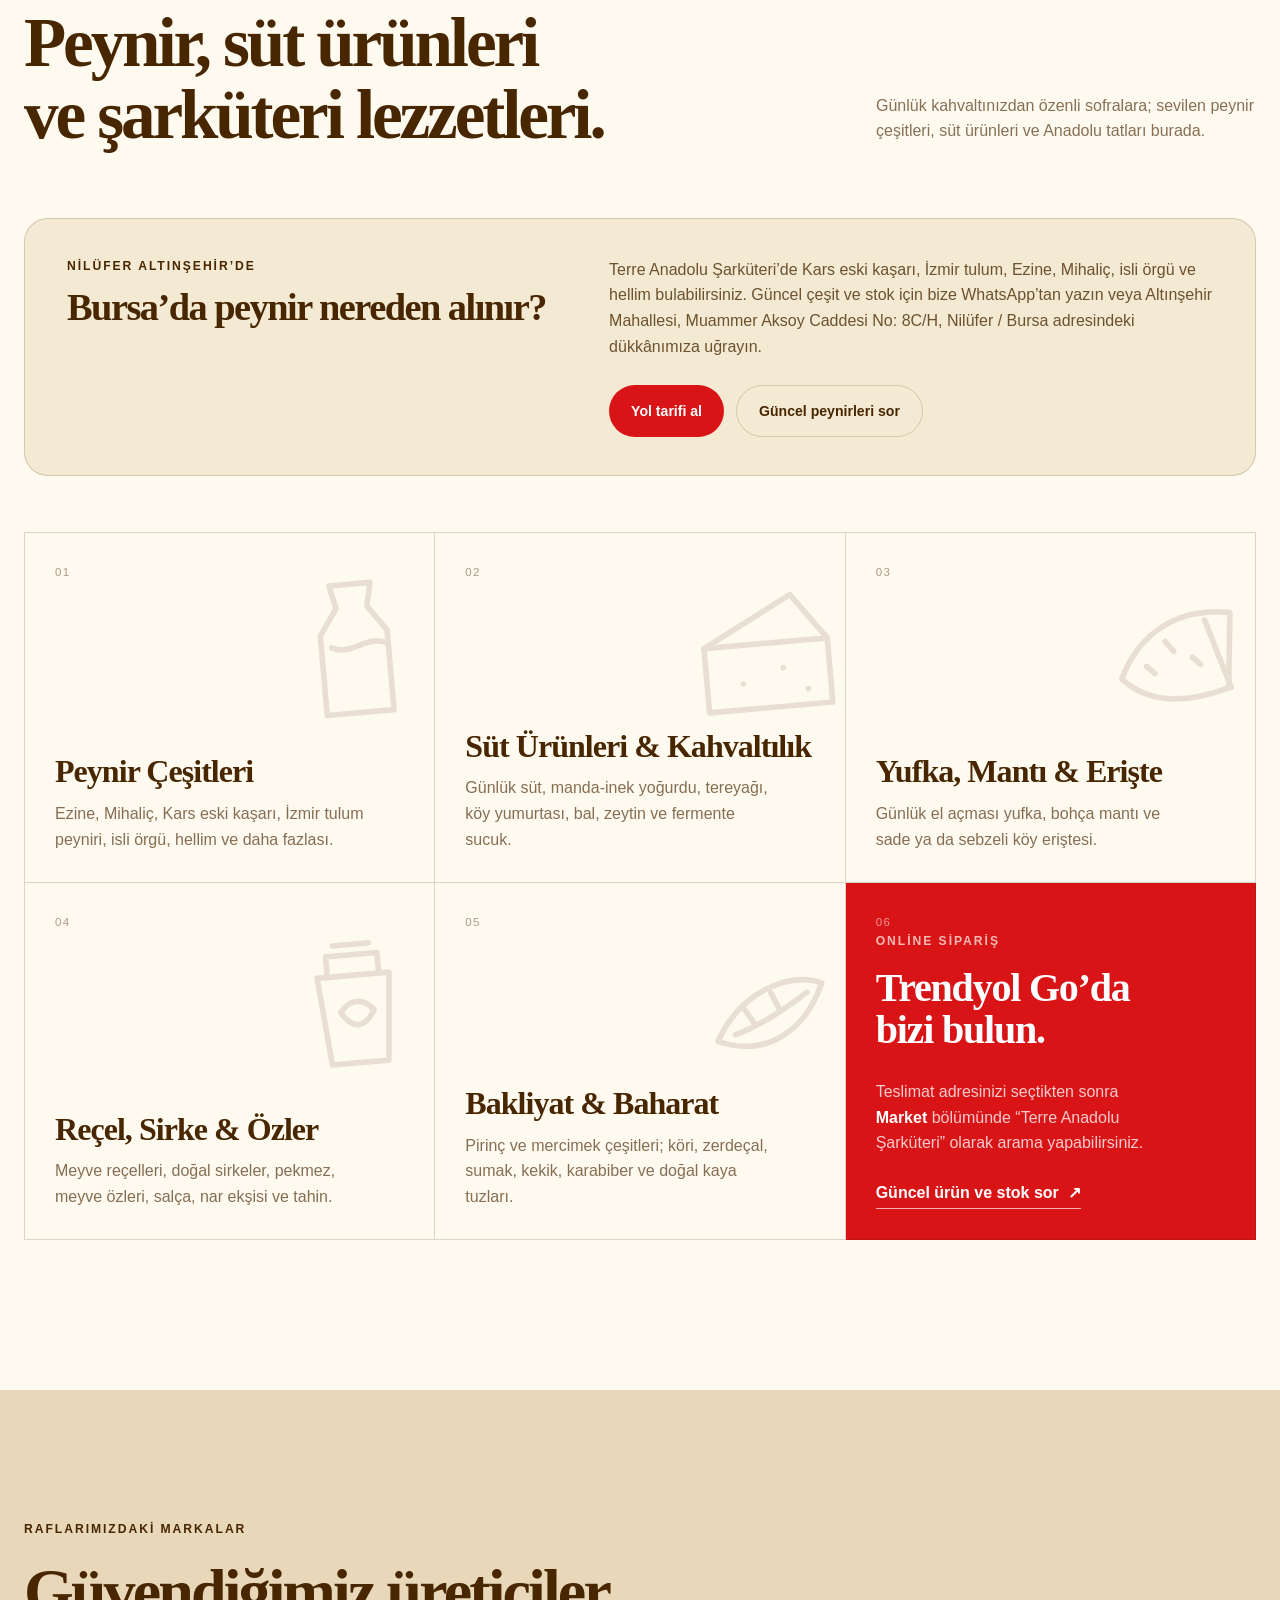
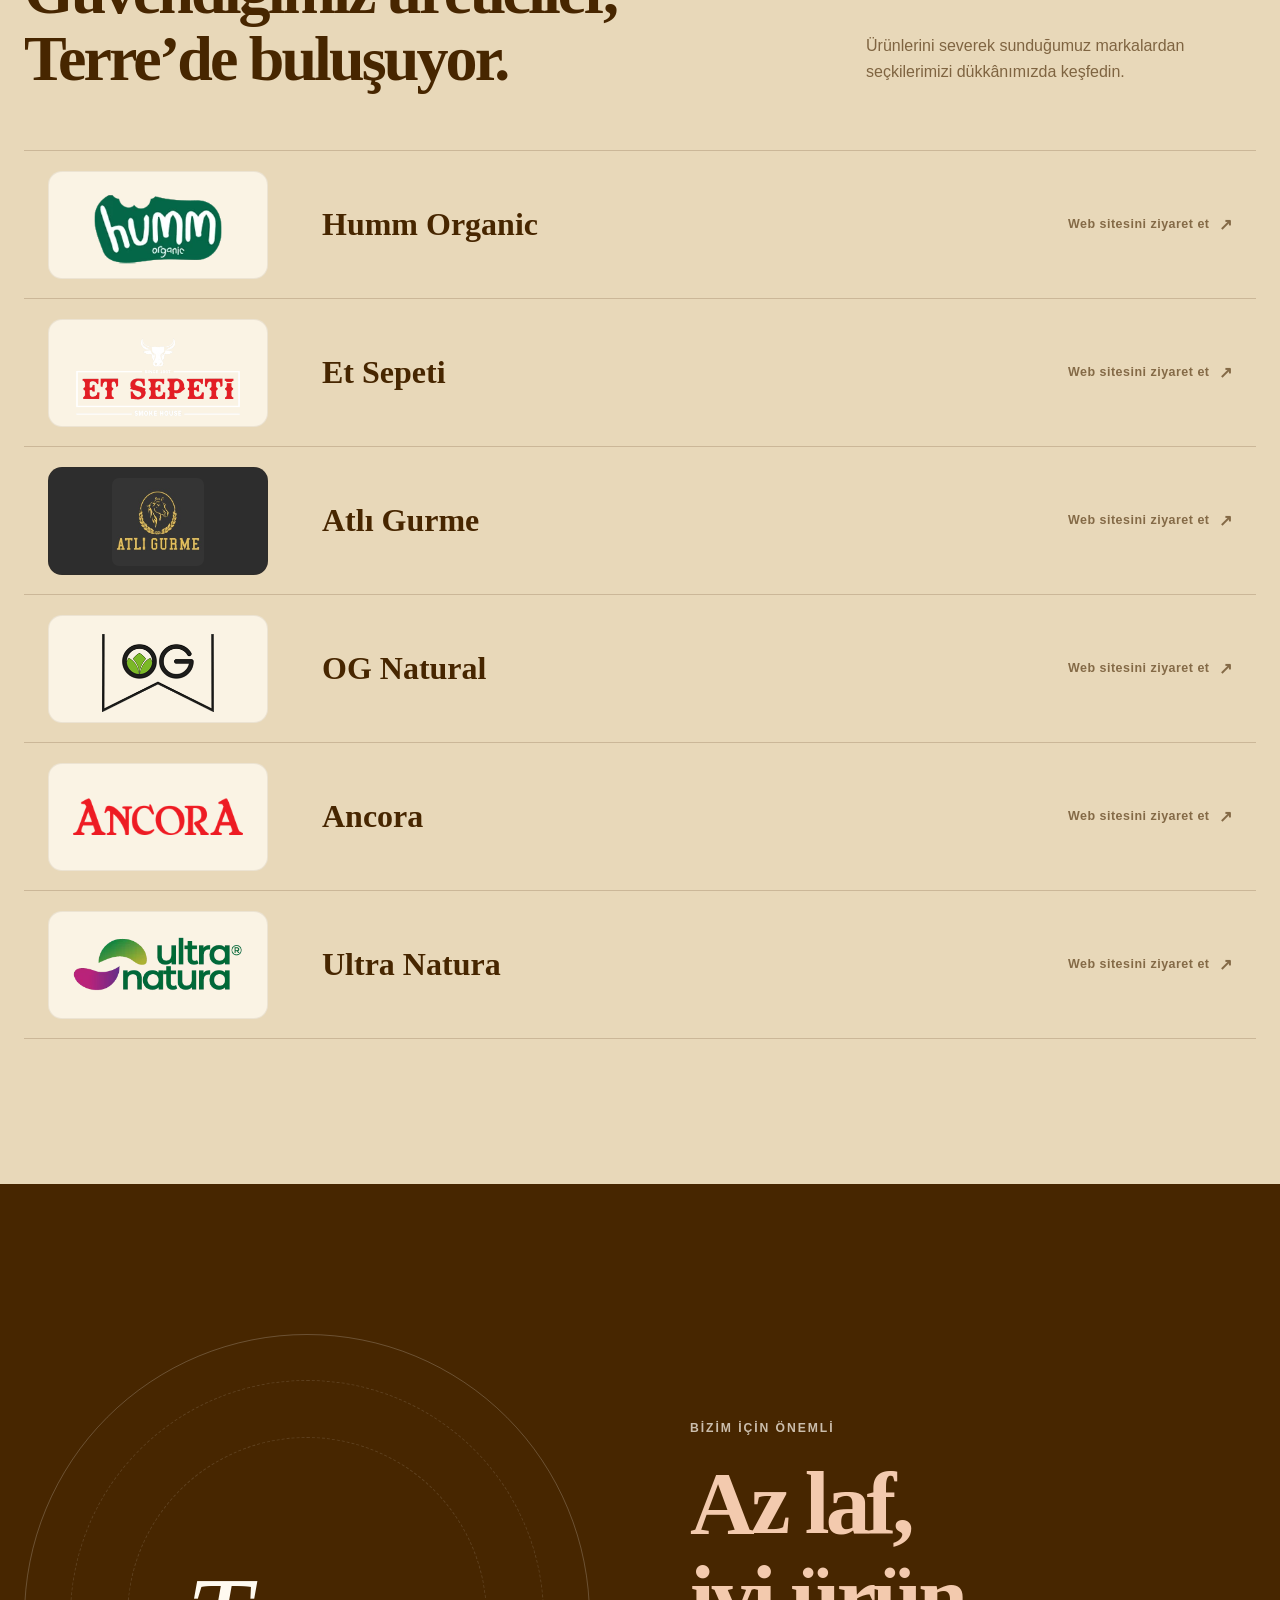
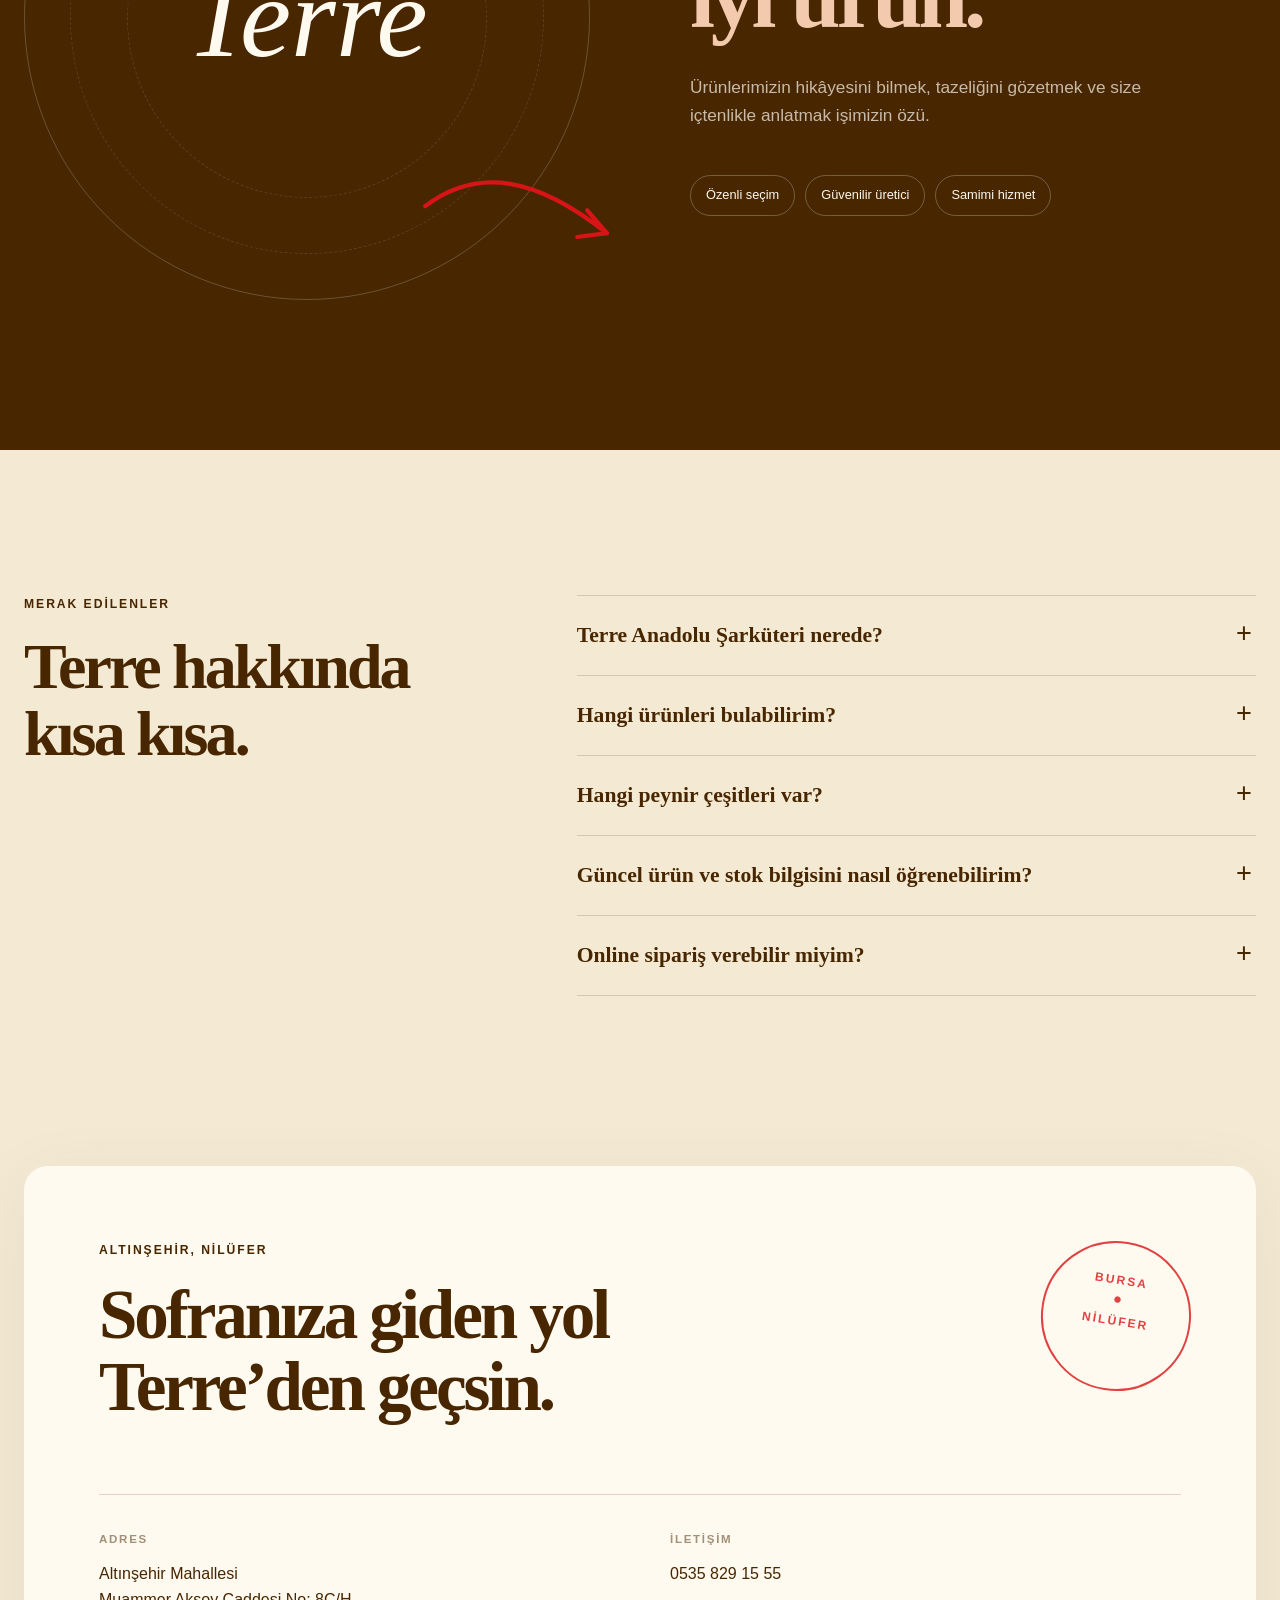
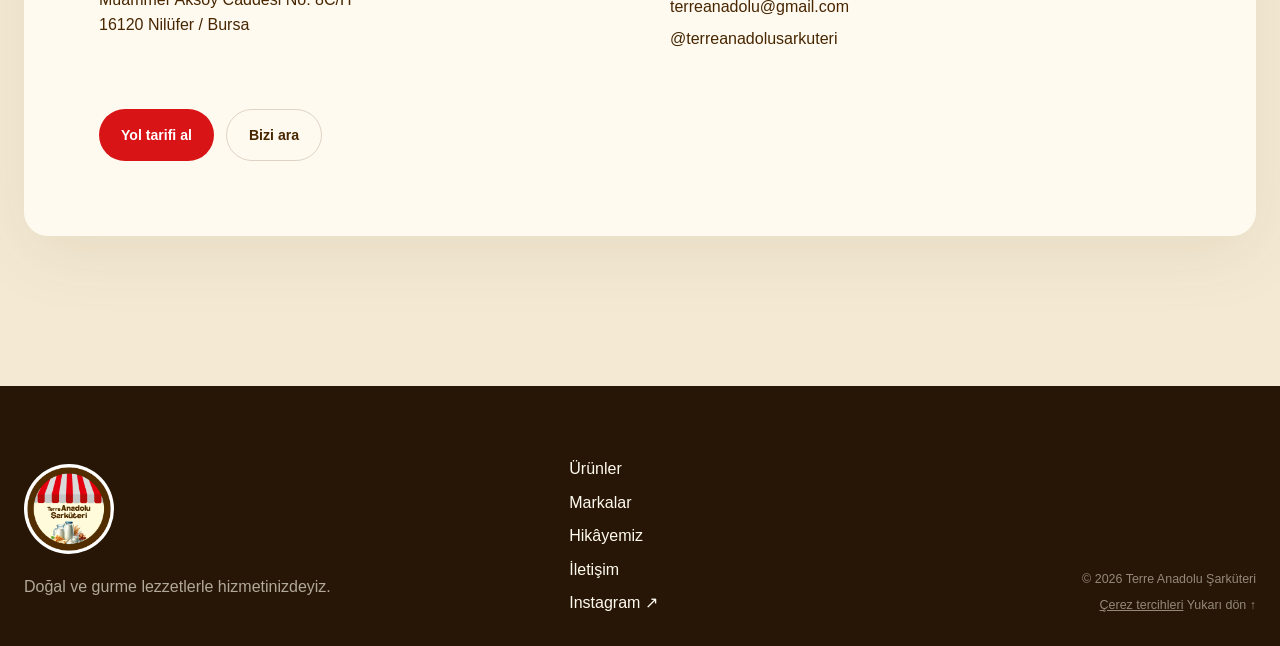
==== commit 5e019bcf: "Gate analytics behind visitor consent" ====
--- a/index.html
+++ b/index.html
@@ -33,24 +33,8 @@
       content="Bursa Nilüfer’de Kars eski kaşarı, İzmir tulum peyniri, günlük süt ürünleri ve özenle seçilmiş Anadolu lezzetleri."
     />
     <meta name="twitter:image" content="https://terreanadolusarkuteri.com/assets/terre-hero.jpg" />
-    <!-- Google tag (gtag.js) -->
-    <script async src="https://www.googletagmanager.com/gtag/js?id=G-CGFZ4H8YH2"></script>
-    <script>
-      window.dataLayer = window.dataLayer || [];
-      function gtag() {
-        dataLayer.push(arguments);
-      }
-      gtag('js', new Date());
-      gtag('config', 'G-CGFZ4H8YH2');
-    </script>
     <link rel="icon" type="image/png" href="assets/terre-logo-official.png" />
     <link rel="apple-touch-icon" href="assets/terre-logo-official.png" />
-    <link rel="preconnect" href="https://fonts.googleapis.com" />
-    <link rel="preconnect" href="https://fonts.gstatic.com" crossorigin />
-    <link
-      href="https://fonts.googleapis.com/css2?family=DM+Sans:wght@400;500;600;700&amp;family=Fraunces:opsz,wght@9..144,600;9..144,700&amp;display=swap"
-      rel="stylesheet"
-    />
     <link rel="stylesheet" href="styles.css" />
     <title>Bursa Peynir ve Şarküteri | Terre Anadolu Şarküteri – Nilüfer</title>
     <script type="application/ld+json">
@@ -551,10 +535,26 @@
         </div>
         <div class="footer-meta">
           <p>© <span id="year"></span> Terre Anadolu Şarküteri</p>
+          <button class="consent-settings" type="button" id="consent-settings">Çerez tercihleri</button>
           <a href="#top">Yukarı dön ↑</a>
         </div>
       </div>
     </footer>
+
+    <section class="consent-banner" id="consent-banner" role="region" aria-labelledby="consent-title" hidden>
+      <div>
+        <h2 id="consent-title">Analiz çerezleri</h2>
+        <p>
+          Sitemizin kullanımını anlamak için Google Analytics kullanmak istiyoruz. Kabul ederseniz Google'a
+          kullanım verileri gönderilir ve analiz çerezleri kaydedilir. Reddetmeniz siteyi kullanmanızı etkilemez.
+          Tercihinizi sayfanın altındaki “Çerez tercihleri” düğmesinden değiştirebilirsiniz.
+        </p>
+      </div>
+      <div class="consent-actions">
+        <button type="button" id="consent-reject">Reddet</button>
+        <button type="button" id="consent-accept">Kabul et</button>
+      </div>
+    </section>
 
     <a
       class="floating-whatsapp"
--- a/styles.css
+++ b/styles.css
@@ -7,8 +7,8 @@
   --olive: #4a5a3f;
   --sand: #dac7a2;
   --line: rgba(71, 38, 0, 0.18);
-  --display: "Fraunces", Georgia, serif;
-  --body: "DM Sans", Arial, sans-serif;
+  --display: Georgia, "Times New Roman", serif;
+  --body: Arial, Helvetica, sans-serif;
   --radius: 24px;
   --max: 1240px;
 }
@@ -209,6 +209,17 @@
 .footer-links a:hover { color: #f3caae; }
 .footer-meta { color: rgba(255,250,240,.5); font-size: .78rem; text-align: right; }
 .footer-meta p { margin-bottom: 6px; }
+.consent-settings { padding: 0; border: 0; background: none; color: inherit; text-decoration: underline; cursor: pointer; }
+.consent-settings:hover { color: var(--paper); }
+.consent-banner { position: fixed; z-index: 50; left: 20px; right: 20px; bottom: 20px; max-width: 920px; margin-inline: auto; padding: 22px 26px; display: flex; align-items: center; gap: 24px; border: 1px solid var(--line); border-radius: 18px; background: var(--paper); box-shadow: 0 15px 50px rgba(39,22,5,.25); }
+.consent-banner[hidden] { display: none; }
+.consent-banner h2 { margin: 0 0 6px; font-family: var(--body); font-size: 1.1rem; letter-spacing: 0; }
+.consent-banner p { margin: 0; font-size: .88rem; line-height: 1.5; }
+.consent-actions { display: flex; flex: none; gap: 10px; }
+.consent-actions button { min-height: 44px; padding: 10px 16px; border: 1px solid var(--ink); border-radius: 999px; background: transparent; color: var(--ink); font: inherit; font-size: .85rem; font-weight: 700; cursor: pointer; }
+.consent-actions #consent-accept { background: var(--ink); color: var(--paper); }
+.consent-actions button:hover { border-color: var(--red); }
+.consent-actions button:focus-visible, .consent-settings:focus-visible { outline: 3px solid var(--red); outline-offset: 3px; }
 .floating-whatsapp { position: fixed; z-index: 25; right: 22px; bottom: 22px; width: 56px; height: 56px; display: grid; place-items: center; border-radius: 50%; background: #217a4b; color: white; box-shadow: 0 10px 30px rgba(0,0,0,.22); transition: transform .2s, background .2s; }
 .floating-whatsapp:hover { transform: translateY(-3px) scale(1.03); background: #19623b; }
 .floating-whatsapp svg { width: 27px; fill: currentColor; }
@@ -237,6 +248,8 @@
 }
 
 @media (max-width: 620px) {
+  .consent-banner { left: 10px; right: 10px; bottom: 10px; max-height: calc(100vh - 20px); overflow-y: auto; padding: 18px; flex-direction: column; align-items: stretch; gap: 16px; }
+  .consent-actions { flex-direction: column; }
   .section-shell, .nav-shell, .hero-content { width: min(calc(100% - 30px), var(--max)); }
   .nav-shell { height: 88px; }
   .brand img { width: 52px; height: 52px; }
